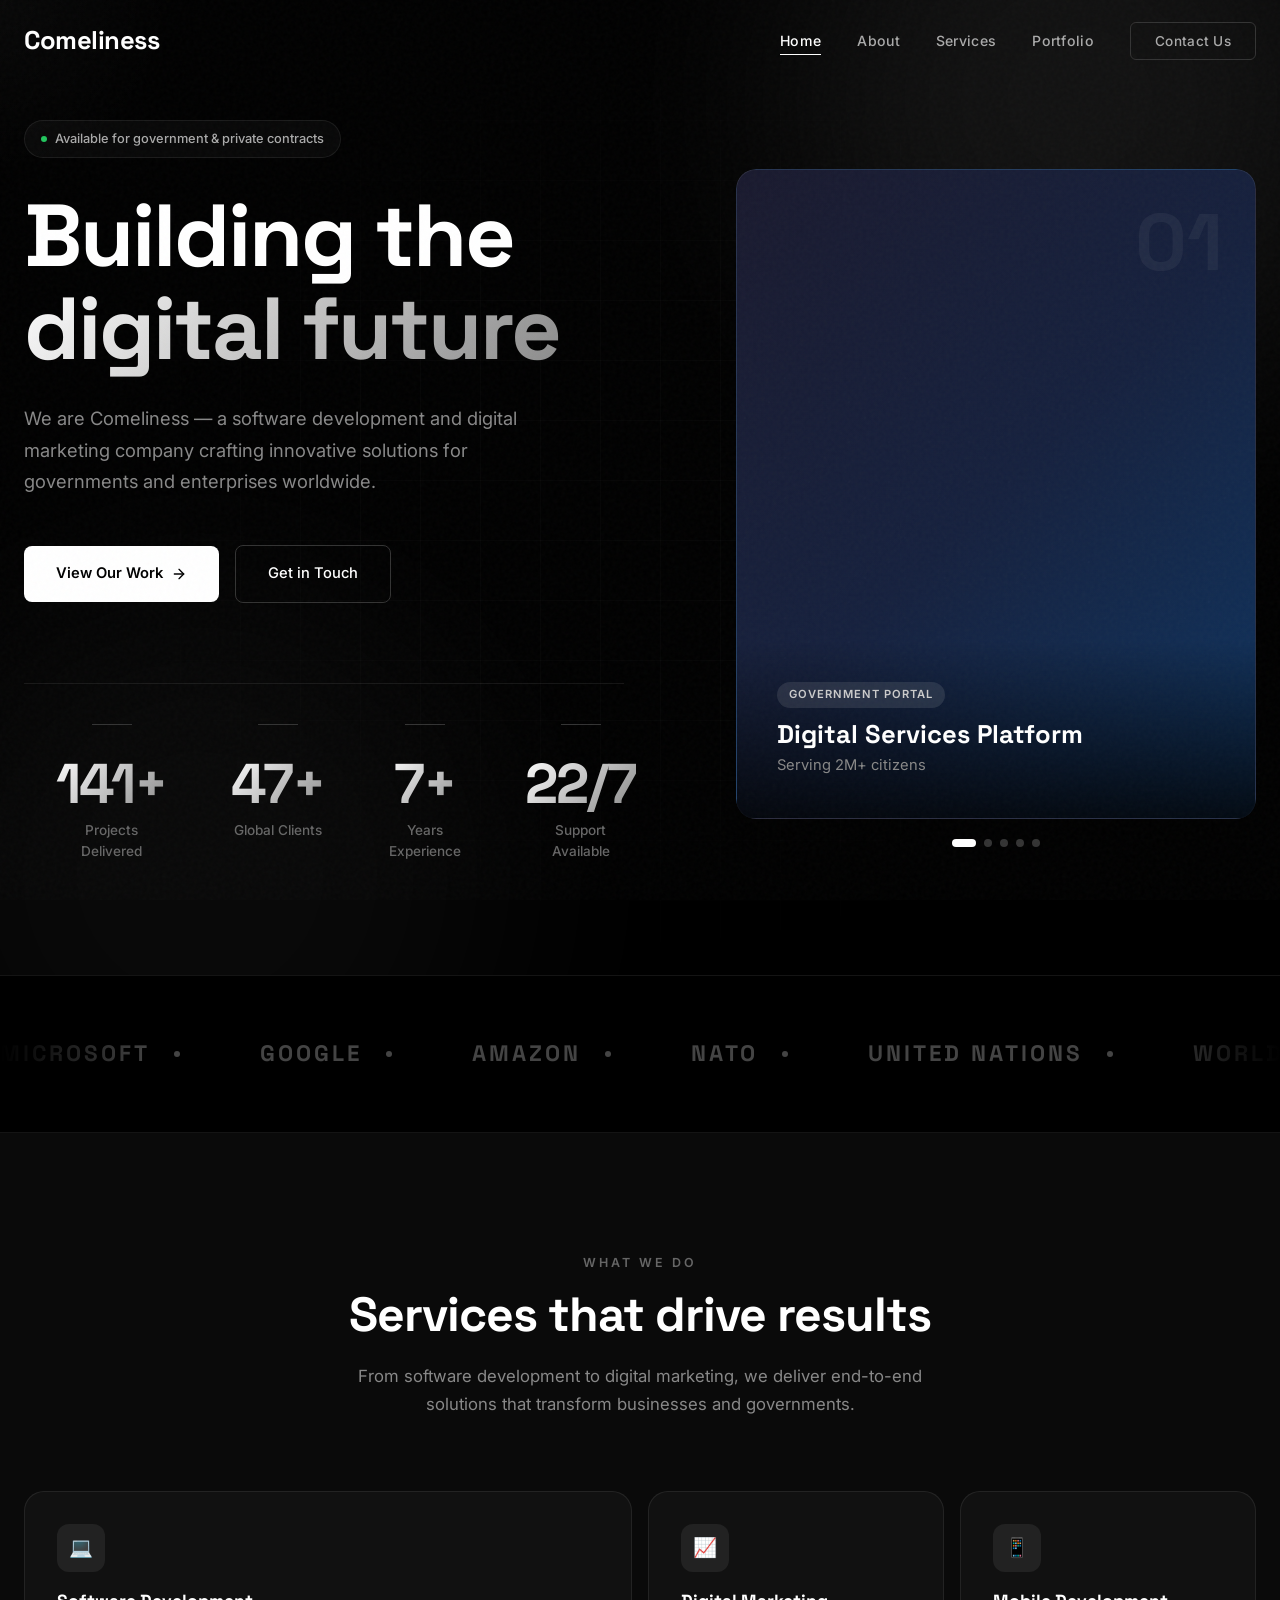
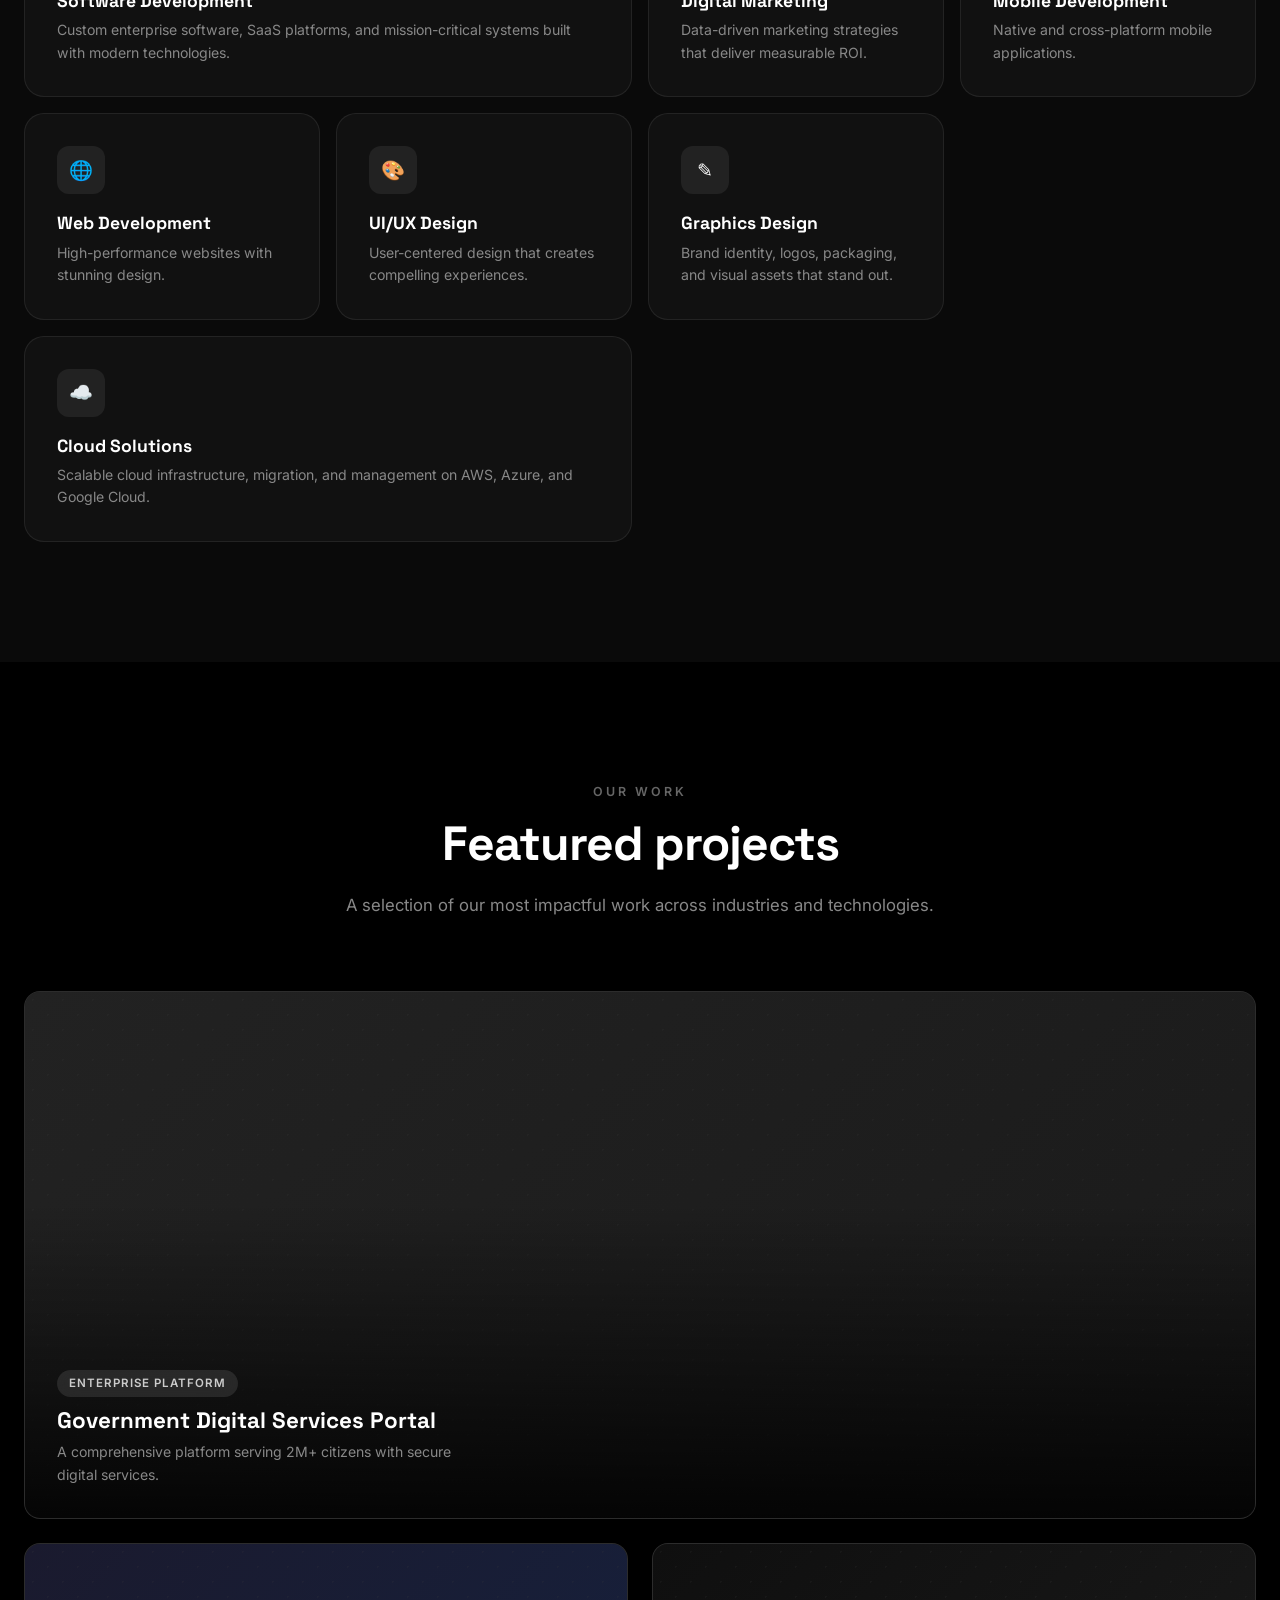
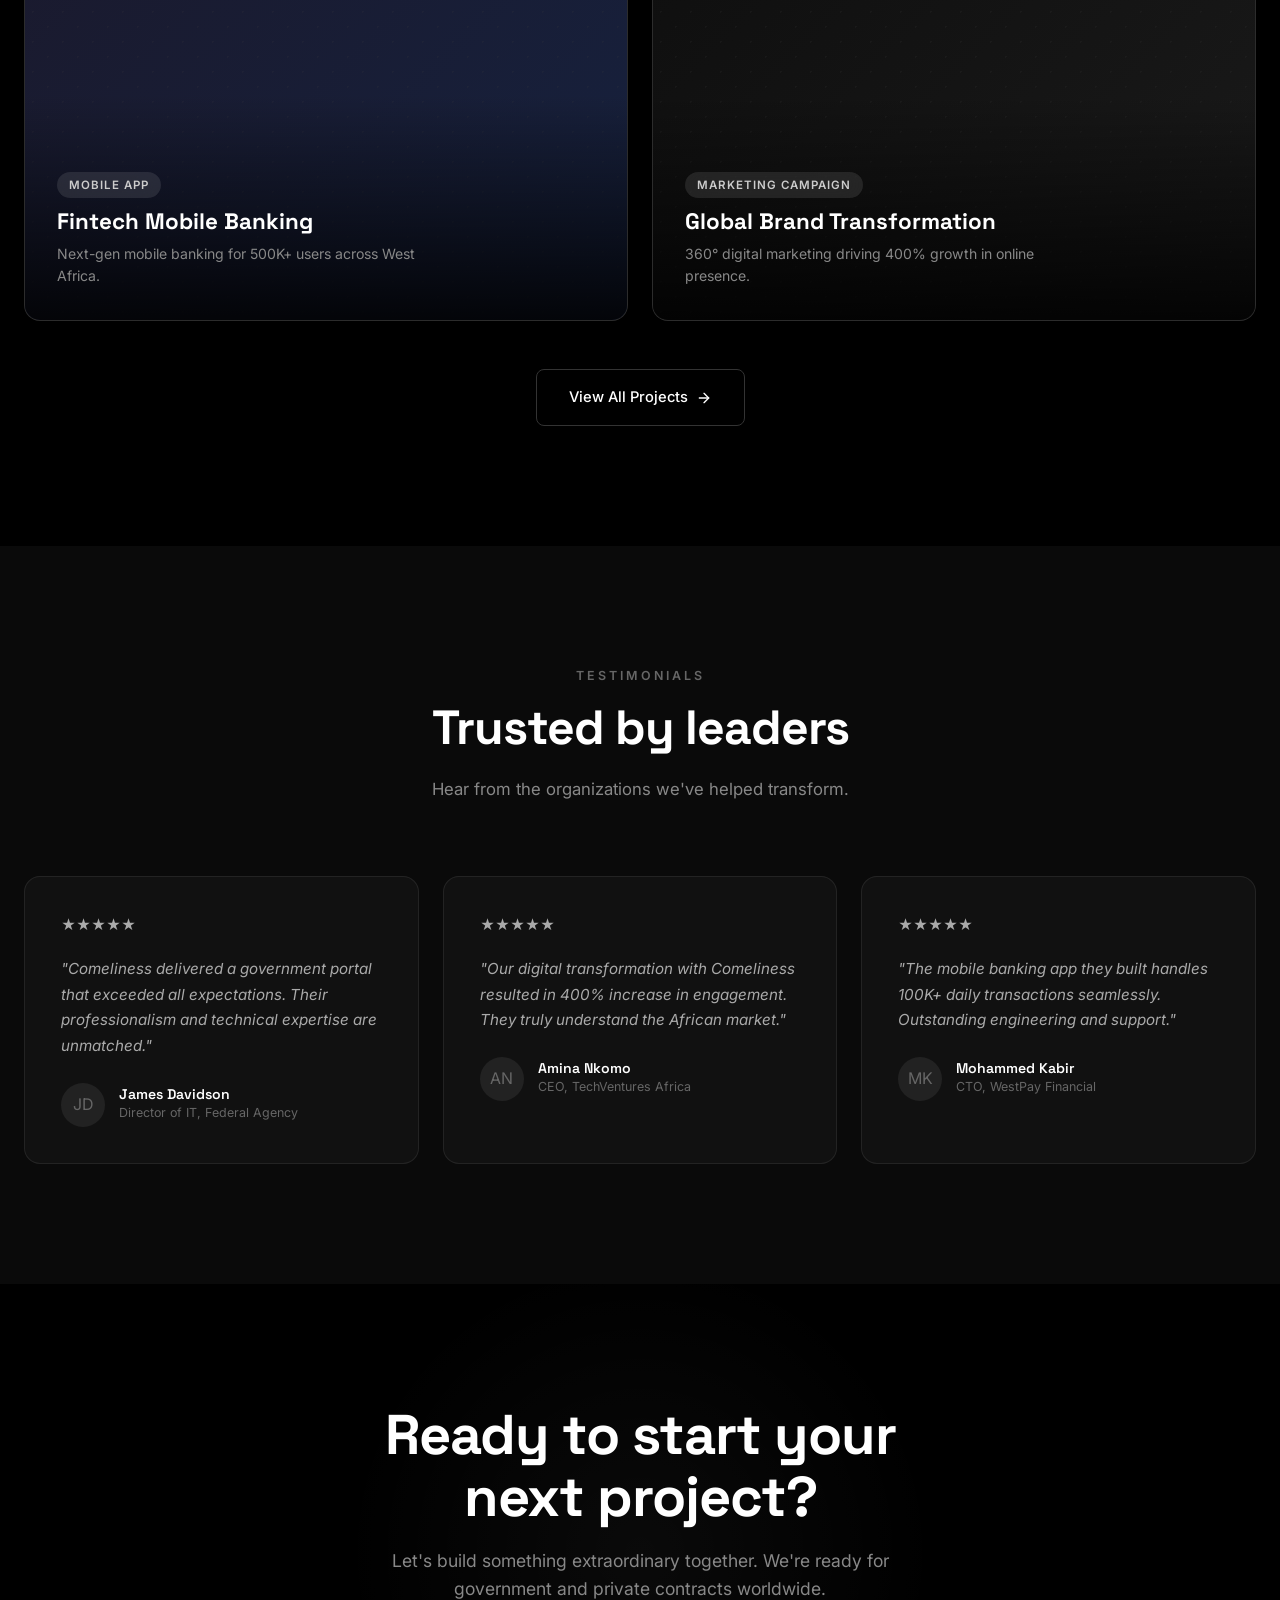
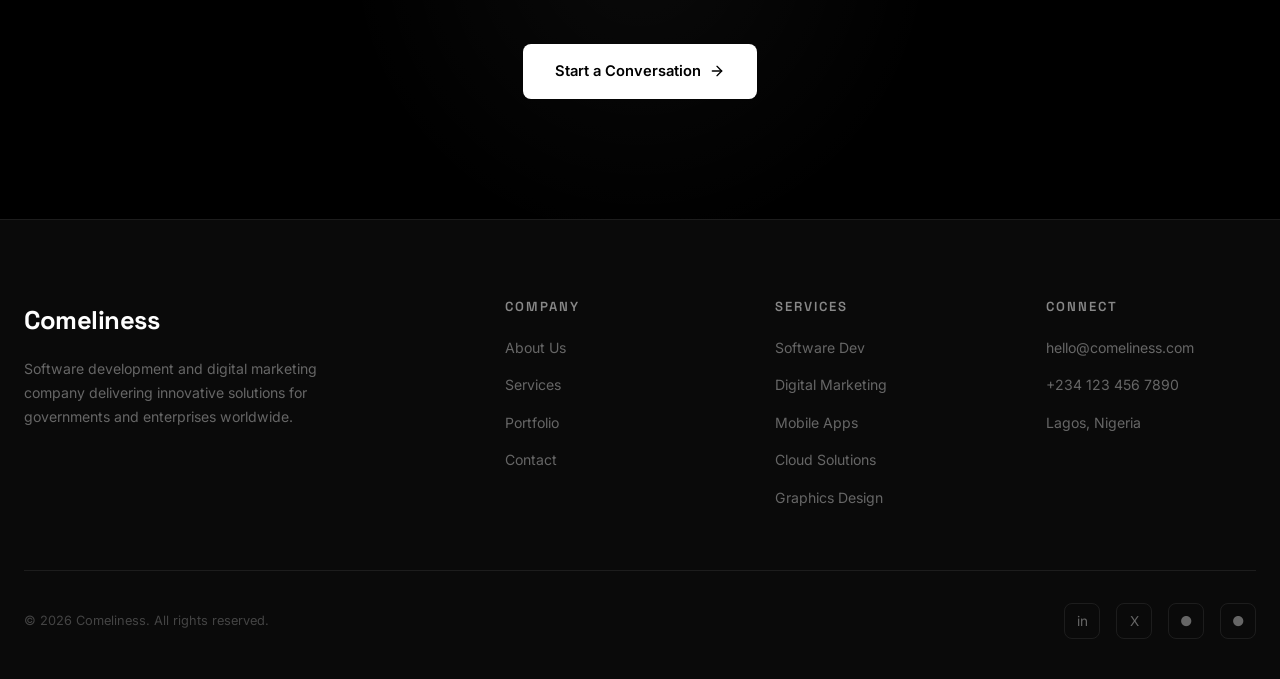
==== index.html @ 279b00c5 "Comeliness portfolio website" ====
<!DOCTYPE html>
<html lang="en">
<head>
  <meta charset="UTF-8">
  <meta name="viewport" content="width=device-width, initial-scale=1.0">
  <title>Comeliness — Software & Digital Solutions</title>
  <meta name="description" content="Comeliness is a leading software development and digital marketing company delivering innovative solutions worldwide.">
  <link rel="stylesheet" href="css/style.css">
  <link rel="icon" href="data:image/svg+xml,<svg xmlns='http://www.w3.org/2000/svg' viewBox='0 0 100 100'><text y='.9em' font-size='90'>C</text></svg>">
</head>
<body>
  <div class="grain"></div>
  <div class="page-transition"></div>

  <!-- NAVBAR -->
  <nav class="navbar">
    <div class="container">
      <a href="index.html" class="logo">Comeliness</a>
      <ul class="nav-links">
        <li><a href="index.html" class="active">Home</a></li>
        <li><a href="pages/about.html">About</a></li>
        <li><a href="pages/services.html">Services</a></li>
        <li><a href="pages/portfolio.html">Portfolio</a></li>
        <li><a href="pages/contact.html" class="nav-cta">Contact Us</a></li>
      </ul>
      <div class="hamburger">
        <span></span>
        <span></span>
        <span></span>
      </div>
    </div>
  </nav>

  <!-- HERO -->
  <section class="hero">
    <div class="hero-bg">
      <div class="hero-gradient hero-gradient-1"></div>
      <div class="hero-gradient hero-gradient-2"></div>
      <div class="hero-grid"></div>
    </div>
    <div class="container">
      <div class="hero-layout">
        <div class="hero-text">
          <div class="hero-badge">
            <span class="dot"></span>
            Available for government & private contracts
          </div>
          <h1>
            Building the<br>
            <span class="gradient-text" data-scramble="digital future">digital future</span>
          </h1>
          <p class="hero-description">
            We are Comeliness — a software development and digital marketing company crafting innovative solutions for governments and enterprises worldwide.
          </p>
          <div class="hero-buttons">
            <a href="pages/portfolio.html" class="btn-primary">
              View Our Work
              <svg width="16" height="16" viewBox="0 0 24 24" fill="none" stroke="currentColor" stroke-width="2" stroke-linecap="round" stroke-linejoin="round"><path d="M5 12h14"/><path d="m12 5 7 7-7 7"/></svg>
            </a>
            <a href="pages/contact.html" class="btn-secondary">Get in Touch</a>
          </div>
          <div class="hero-stats">
            <div class="stat-block">
              <div class="stat-number" data-count="150" data-suffix="+">0+</div>
              <div class="stat-label">Projects Delivered</div>
            </div>
            <div class="stat-block">
              <div class="stat-number" data-count="50" data-suffix="+">0+</div>
              <div class="stat-label">Global Clients</div>
            </div>
            <div class="stat-block">
              <div class="stat-number" data-count="8" data-suffix="+">0+</div>
              <div class="stat-label">Years Experience</div>
            </div>
            <div class="stat-block">
              <div class="stat-number" data-count="24" data-suffix="/7">0/7</div>
              <div class="stat-label">Support Available</div>
            </div>
          </div>
        </div>
        <div class="hero-slider" style="display:block !important; visibility:visible !important; opacity:1 !important;">
          <div class="hero-slider-track">
            <div class="hero-slide active" style="--slide-bg: linear-gradient(135deg, #1a1a2e 0%, #16213e 50%, #0f3460 100%); display:block !important; opacity:1 !important;">
              <div class="hero-slide-pattern"></div>
              <div class="hero-slide-content">
                <span class="hero-slide-tag">Government Portal</span>
                <h3>Digital Services Platform</h3>
                <p>Serving 2M+ citizens</p>
              </div>
              <div class="hero-slide-number">01</div>
            </div>
            <div class="hero-slide" style="--slide-bg: linear-gradient(135deg, #0a0a0a 0%, #1a1a1a 50%, #2d2d2d 100%); display:block !important;">
              <div class="hero-slide-pattern"></div>
              <div class="hero-slide-content">
                <span class="hero-slide-tag">Mobile App</span>
                <h3>Fintech Banking</h3>
                <p>500K+ active users</p>
              </div>
              <div class="hero-slide-number">02</div>
            </div>
            <div class="hero-slide" style="--slide-bg: linear-gradient(135deg, #1c1917 0%, #292524 50%, #44403c 100%); display:block !important;">
              <div class="hero-slide-pattern"></div>
              <div class="hero-slide-content">
                <span class="hero-slide-tag">Enterprise</span>
                <h3>Supply Chain System</h3>
                <p>Real-time tracking</p>
              </div>
              <div class="hero-slide-number">03</div>
            </div>
            <div class="hero-slide" style="--slide-bg: linear-gradient(135deg, #18181b 0%, #27272a 50%, #3f3f46 100%); display:block !important;">
              <div class="hero-slide-pattern"></div>
              <div class="hero-slide-content">
                <span class="hero-slide-tag">Marketing</span>
                <h3>Brand Transformation</h3>
                <p>400% growth in reach</p>
              </div>
              <div class="hero-slide-number">04</div>
            </div>
            <div class="hero-slide" style="--slide-bg: linear-gradient(135deg, #111 0%, #222 50%, #333 100%); display:block !important;">
              <div class="hero-slide-pattern"></div>
              <div class="hero-slide-content">
                <span class="hero-slide-tag">Healthcare</span>
                <h3>Health Records</h3>
                <p>500K+ patient records</p>
              </div>
              <div class="hero-slide-number">05</div>
            </div>
          </div>
          <div class="hero-slider-dots">
            <button class="hero-dot active" data-index="0"></button>
            <button class="hero-dot" data-index="1"></button>
            <button class="hero-dot" data-index="2"></button>
            <button class="hero-dot" data-index="3"></button>
            <button class="hero-dot" data-index="4"></button>
          </div>
        </div>
      </div>
    </div>
  </section>

  <!-- CLIENTS MARQUEE -->
  <section class="section" style="padding: 40px 0; border-top: 1px solid var(--glass-border); border-bottom: 1px solid var(--glass-border);">
    <div class="marquee-container">
      <div class="marquee-track">
        <span class="marquee-item">Microsoft <span class="dot"></span></span>
        <span class="marquee-item">Google <span class="dot"></span></span>
        <span class="marquee-item">Amazon <span class="dot"></span></span>
        <span class="marquee-item">NATO <span class="dot"></span></span>
        <span class="marquee-item">United Nations <span class="dot"></span></span>
        <span class="marquee-item">World Bank <span class="dot"></span></span>
        <span class="marquee-item">Meta <span class="dot"></span></span>
        <span class="marquee-item">Oracle <span class="dot"></span></span>
      </div>
    </div>
  </section>

  <!-- SERVICES -->
  <section class="section section-alt">
    <div class="container">
      <div class="section-header fade-up">
        <span class="section-label">What We Do</span>
        <h2 class="section-title">Services that drive results</h2>
        <p class="section-subtitle">From software development to digital marketing, we deliver end-to-end solutions that transform businesses and governments.</p>
      </div>
      <div class="bento-grid">
        <div class="bento-item span-2 fade-up">
          <div class="bento-icon">&#128187;</div>
          <h3>Software Development</h3>
          <p>Custom enterprise software, SaaS platforms, and mission-critical systems built with modern technologies.</p>
        </div>
        <div class="bento-item fade-up fade-up-delay-1">
          <div class="bento-icon">&#128200;</div>
          <h3>Digital Marketing</h3>
          <p>Data-driven marketing strategies that deliver measurable ROI.</p>
        </div>
        <div class="bento-item fade-up fade-up-delay-2">
          <div class="bento-icon">&#128241;</div>
          <h3>Mobile Development</h3>
          <p>Native and cross-platform mobile applications.</p>
        </div>
        <div class="bento-item fade-up fade-up-delay-1">
          <div class="bento-icon">&#127760;</div>
          <h3>Web Development</h3>
          <p>High-performance websites with stunning design.</p>
        </div>
        <div class="bento-item fade-up fade-up-delay-2">
          <div class="bento-icon">&#127912;</div>
          <h3>UI/UX Design</h3>
          <p>User-centered design that creates compelling experiences.</p>
        </div>
        <div class="bento-item fade-up fade-up-delay-3">
          <div class="bento-icon">&#9998;&#65039;</div>
          <h3>Graphics Design</h3>
          <p>Brand identity, logos, packaging, and visual assets that stand out.</p>
        </div>
        <div class="bento-item span-2 fade-up fade-up-delay-3">
          <div class="bento-icon">&#9729;&#65039;</div>
          <h3>Cloud Solutions</h3>
          <p>Scalable cloud infrastructure, migration, and management on AWS, Azure, and Google Cloud.</p>
        </div>
      </div>
    </div>
  </section>

  <!-- PORTFOLIO PREVIEW -->
  <section class="section">
    <div class="container">
      <div class="section-header fade-up">
        <span class="section-label">Our Work</span>
        <h2 class="section-title">Featured projects</h2>
        <p class="section-subtitle">A selection of our most impactful work across industries and technologies.</p>
      </div>
      <div class="portfolio-grid">
        <div class="portfolio-card fade-up">
          <div class="portfolio-card-bg"></div>
          <div class="portfolio-card-pattern"></div>
          <div class="portfolio-card-content">
            <span class="portfolio-tag">Enterprise Platform</span>
            <h3>Government Digital Services Portal</h3>
            <p>A comprehensive platform serving 2M+ citizens with secure digital services.</p>
          </div>
        </div>
        <div class="portfolio-card fade-up fade-up-delay-1">
          <div class="portfolio-card-bg" style="background: linear-gradient(135deg, #1a1a2e 0%, #16213e 100%);"></div>
          <div class="portfolio-card-pattern"></div>
          <div class="portfolio-card-content">
            <span class="portfolio-tag">Mobile App</span>
            <h3>Fintech Mobile Banking</h3>
            <p>Next-gen mobile banking for 500K+ users across West Africa.</p>
          </div>
        </div>
        <div class="portfolio-card fade-up fade-up-delay-2">
          <div class="portfolio-card-bg" style="background: linear-gradient(135deg, #0f0f0f 0%, #1a1a1a 100%);"></div>
          <div class="portfolio-card-pattern"></div>
          <div class="portfolio-card-content">
            <span class="portfolio-tag">Marketing Campaign</span>
            <h3>Global Brand Transformation</h3>
            <p>360° digital marketing driving 400% growth in online presence.</p>
          </div>
        </div>
      </div>
      <div style="text-align: center; margin-top: 48px;" class="fade-up">
        <a href="pages/portfolio.html" class="btn-secondary">
          View All Projects
          <svg width="16" height="16" viewBox="0 0 24 24" fill="none" stroke="currentColor" stroke-width="2" stroke-linecap="round" stroke-linejoin="round"><path d="M5 12h14"/><path d="m12 5 7 7-7 7"/></svg>
        </a>
      </div>
    </div>
  </section>

  <!-- TESTIMONIALS -->
  <section class="section section-alt">
    <div class="container">
      <div class="section-header fade-up">
        <span class="section-label">Testimonials</span>
        <h2 class="section-title">Trusted by leaders</h2>
        <p class="section-subtitle">Hear from the organizations we've helped transform.</p>
      </div>
      <div class="testimonials-grid">
        <div class="testimonial-card fade-up fade-up-delay-1">
          <div class="testimonial-stars">&#9733;&#9733;&#9733;&#9733;&#9733;</div>
          <blockquote>"Comeliness delivered a government portal that exceeded all expectations. Their professionalism and technical expertise are unmatched."</blockquote>
          <div class="testimonial-author">
            <div class="testimonial-avatar">JD</div>
            <div class="testimonial-author-info">
              <h5>James Davidson</h5>
              <p>Director of IT, Federal Agency</p>
            </div>
          </div>
        </div>
        <div class="testimonial-card fade-up fade-up-delay-2">
          <div class="testimonial-stars">&#9733;&#9733;&#9733;&#9733;&#9733;</div>
          <blockquote>"Our digital transformation with Comeliness resulted in 400% increase in engagement. They truly understand the African market."</blockquote>
          <div class="testimonial-author">
            <div class="testimonial-avatar">AN</div>
            <div class="testimonial-author-info">
              <h5>Amina Nkomo</h5>
              <p>CEO, TechVentures Africa</p>
            </div>
          </div>
        </div>
        <div class="testimonial-card fade-up fade-up-delay-3">
          <div class="testimonial-stars">&#9733;&#9733;&#9733;&#9733;&#9733;</div>
          <blockquote>"The mobile banking app they built handles 100K+ daily transactions seamlessly. Outstanding engineering and support."</blockquote>
          <div class="testimonial-author">
            <div class="testimonial-avatar">MK</div>
            <div class="testimonial-author-info">
              <h5>Mohammed Kabir</h5>
              <p>CTO, WestPay Financial</p>
            </div>
          </div>
        </div>
      </div>
    </div>
  </section>

  <!-- CTA -->
  <section class="cta-section">
    <div class="cta-glow"></div>
    <div class="container">
      <h2 class="fade-up">Ready to start your<br>next project?</h2>
      <p class="fade-up fade-up-delay-1">Let's build something extraordinary together. We're ready for government and private contracts worldwide.</p>
      <a href="pages/contact.html" class="btn-primary fade-up fade-up-delay-2">
        Start a Conversation
        <svg width="16" height="16" viewBox="0 0 24 24" fill="none" stroke="currentColor" stroke-width="2" stroke-linecap="round" stroke-linejoin="round"><path d="M5 12h14"/><path d="m12 5 7 7-7 7"/></svg>
      </a>
    </div>
  </section>

  <!-- FOOTER -->
  <footer class="footer">
    <div class="container">
      <div class="footer-grid">
        <div class="footer-brand">
<a href="index.html" class="logo">Comeliness</a>
          <p>Software development and digital marketing company delivering innovative solutions for governments and enterprises worldwide.</p>
        </div>
        <div class="footer-col">
          <h4>Company</h4>
          <ul>
            <li><a href="pages/about.html">About Us</a></li>
            <li><a href="pages/services.html">Services</a></li>
            <li><a href="pages/portfolio.html">Portfolio</a></li>
            <li><a href="pages/contact.html">Contact</a></li>
          </ul>
        </div>
        <div class="footer-col">
          <h4>Services</h4>
          <ul>
            <li><a href="pages/services.html">Software Dev</a></li>
            <li><a href="pages/services.html">Digital Marketing</a></li>
            <li><a href="pages/services.html">Mobile Apps</a></li>
            <li><a href="pages/services.html">Cloud Solutions</a></li>
            <li><a href="pages/services.html">Graphics Design</a></li>
          </ul>
        </div>
        <div class="footer-col">
          <h4>Connect</h4>
          <ul>
            <li><a href="mailto:hello@comeliness.com">hello@comeliness.com</a></li>
            <li><a href="tel:+2341234567890">+234 123 456 7890</a></li>
            <li><a href="#">Lagos, Nigeria</a></li>
          </ul>
        </div>
      </div>
      <div class="footer-bottom">
        <p>&copy; 2026 Comeliness. All rights reserved.</p>
        <div class="footer-socials">
          <a href="#" aria-label="LinkedIn">in</a>
          <a href="#" aria-label="Twitter">X</a>
          <a href="#" aria-label="GitHub">&#9679;</a>
          <a href="#" aria-label="Instagram">&#9679;</a>
        </div>
      </div>
    </div>
  </footer>

  <script src="js/main.js"></script>
</body>
</html>
---- css/style.css ----
@import url('https://fonts.googleapis.com/css2?family=Inter:wght@300;400;500;600;700;800;900&family=Space+Grotesk:wght@400;500;600;700&display=swap');

*, *::before, *::after {
  margin: 0;
  padding: 0;
  box-sizing: border-box;
}

:root {
  --black: #000000;
  --dark: #0a0a0a;
  --dark-grey: #111111;
  --grey-900: #1a1a1a;
  --grey-800: #222222;
  --grey-700: #333333;
  --grey-600: #444444;
  --grey-500: #666666;
  --grey-400: #888888;
  --grey-300: #aaaaaa;
  --grey-200: #cccccc;
  --grey-100: #e5e5e5;
  --grey-50: #f5f5f5;
  --white: #ffffff;
  --accent: #ffffff;
  --glass: rgba(255, 255, 255, 0.03);
  --glass-border: rgba(255, 255, 255, 0.08);
  --transition: cubic-bezier(0.4, 0, 0.2, 1);
  --ease-out-expo: cubic-bezier(0.16, 1, 0.3, 1);
}

::selection {
  background: rgba(255, 255, 255, 0.15);
  color: var(--white);
}

::-webkit-scrollbar {
  width: 6px;
}

::-webkit-scrollbar-track {
  background: var(--black);
}

::-webkit-scrollbar-thumb {
  background: var(--grey-700);
  border-radius: 3px;
}

::-webkit-scrollbar-thumb:hover {
  background: var(--grey-500);
}

html {
  scroll-behavior: smooth;
  font-size: 16px;
}

body {
  font-family: 'Inter', -apple-system, BlinkMacSystemFont, sans-serif;
  background-color: var(--black);
  color: var(--white);
  line-height: 1.6;
  overflow-x: hidden;
  -webkit-font-smoothing: antialiased;
  -moz-osx-font-smoothing: grayscale;
}

h1, h2, h3, h4, h5, h6 {
  font-family: 'Space Grotesk', sans-serif;
  font-weight: 700;
  line-height: 1.1;
}

a {
  text-decoration: none;
  color: inherit;
  transition: color 0.3s var(--transition);
}

img {
  max-width: 100%;
  display: block;
}

.container {
  width: 100%;
  max-width: 1280px;
  margin: 0 auto;
  padding: 0 24px;
}

/* ==================== NAVBAR ==================== */
.navbar {
  position: fixed;
  top: 0;
  left: 0;
  right: 0;
  z-index: 1000;
  padding: 20px 0;
  transition: all 0.4s var(--transition);
  background: transparent;
}

.navbar.scrolled {
  background: rgba(0, 0, 0, 0.9);
  backdrop-filter: blur(20px);
  -webkit-backdrop-filter: blur(20px);
  border-bottom: 1px solid var(--glass-border);
  padding: 14px 0;
}

.navbar .container {
  display: flex;
  align-items: center;
  justify-content: space-between;
}

.logo {
  font-family: 'Space Grotesk', sans-serif;
  font-size: 1.6rem;
  font-weight: 700;
  letter-spacing: -0.5px;
  color: var(--white);
}

.logo span {
  color: var(--grey-400);
}

.nav-links {
  display: flex;
  align-items: center;
  gap: 36px;
  list-style: none;
}

.nav-links a {
  font-size: 0.88rem;
  font-weight: 500;
  color: var(--grey-300);
  letter-spacing: 0.3px;
  position: relative;
  padding: 4px 0;
}

.nav-links a::after {
  content: '';
  position: absolute;
  bottom: -2px;
  left: 0;
  width: 0;
  height: 1px;
  background: var(--white);
  transition: width 0.3s var(--transition);
}

.nav-links a:hover,
.nav-links a.active {
  color: var(--white);
}

.nav-links a:hover::after,
.nav-links a.active::after {
  width: 100%;
}

.nav-cta {
  padding: 10px 24px !important;
  border: 1px solid var(--grey-700);
  border-radius: 6px;
  font-size: 0.85rem !important;
  transition: all 0.3s var(--transition) !important;
}

.nav-cta:hover {
  background: var(--white) !important;
  color: var(--black) !important;
  border-color: var(--white) !important;
}

.nav-cta::after {
  display: none !important;
}

.hamburger {
  display: none;
  flex-direction: column;
  cursor: pointer;
  gap: 5px;
  z-index: 1001;
}

.hamburger span {
  width: 24px;
  height: 2px;
  background: var(--white);
  transition: all 0.3s var(--transition);
}

.hamburger.active span:nth-child(1) {
  transform: rotate(45deg) translate(5px, 5px);
}

.hamburger.active span:nth-child(2) {
  opacity: 0;
}

.hamburger.active span:nth-child(3) {
  transform: rotate(-45deg) translate(5px, -5px);
}

/* ==================== HERO ==================== */
.hero {
  min-height: 100vh;
  display: flex;
  align-items: center;
  position: relative;
  padding: 120px 0 80px;
}

.hero-bg {
  position: absolute;
  inset: 0;
  z-index: 0;
  overflow: hidden;
  pointer-events: none;
}

.hero-gradient {
  position: absolute;
  width: 600px;
  height: 600px;
  border-radius: 50%;
  filter: blur(120px);
  opacity: 0.07;
}

.hero-gradient-1 {
  top: -200px;
  right: -100px;
  background: var(--white);
}

.hero-gradient-2 {
  bottom: -200px;
  left: -100px;
  background: var(--grey-400);
}

.hero-grid {
  position: absolute;
  inset: 0;
  background-image: 
    linear-gradient(rgba(255,255,255,0.02) 1px, transparent 1px),
    linear-gradient(90deg, rgba(255,255,255,0.02) 1px, transparent 1px);
  background-size: 60px 60px;
  mask-image: radial-gradient(ellipse at center, black 30%, transparent 70%);
  -webkit-mask-image: radial-gradient(ellipse at center, black 30%, transparent 70%);
}

.hero .container {
  position: relative;
  z-index: 1;
}

.hero-layout {
  display: grid;
  grid-template-columns: 1fr 1fr;
  gap: 60px;
  align-items: center;
}

.hero-text {
  max-width: 600px;
}

.hero-badge {
  display: inline-flex;
  align-items: center;
  gap: 8px;
  padding: 8px 16px;
  background: var(--glass);
  border: 1px solid var(--glass-border);
  border-radius: 100px;
  font-size: 0.8rem;
  color: var(--grey-300);
  margin-bottom: 32px;
  font-weight: 500;
}

.hero-badge .dot {
  width: 6px;
  height: 6px;
  background: #22c55e;
  border-radius: 50%;
  animation: pulse-dot 2s ease infinite;
}

@keyframes pulse-dot {
  0%, 100% { opacity: 1; }
  50% { opacity: 0.4; }
}

.hero h1 {
  font-size: clamp(3rem, 7vw, 5.5rem);
  font-weight: 800;
  line-height: 1.05;
  margin-bottom: 28px;
  letter-spacing: -2px;
}

.hero h1 .gradient-text {
  background: linear-gradient(135deg, var(--white) 0%, var(--grey-400) 100%);
  -webkit-background-clip: text;
  -webkit-text-fill-color: transparent;
  background-clip: text;
}

.hero-description {
  font-size: 1.15rem;
  color: var(--grey-400);
  max-width: 560px;
  line-height: 1.7;
  margin-bottom: 48px;
  font-weight: 400;
}

.hero-buttons {
  display: flex;
  gap: 16px;
  align-items: center;
  flex-wrap: wrap;
}

/* ==================== HERO SLIDER ==================== */
.hero-slider {
  position: relative;
  width: 100%;
  max-width: 520px;
  justify-self: end;
}

.hero-slider-track {
  position: relative;
  width: 100%;
  aspect-ratio: 4/5;
  border-radius: 20px;
  overflow: hidden;
}

.hero-slide {
  position: absolute;
  inset: 0;
  background: var(--slide-bg);
  opacity: 0;
  transform: scale(0.95);
  transition: all 0.8s var(--ease-out-expo);
  border-radius: 20px;
  border: 1px solid var(--glass-border);
}

.hero-slide.active {
  opacity: 1;
  transform: scale(1);
}

.hero-slide-pattern {
  position: absolute;
  inset: 0;
  opacity: 0.1;
  background-image: 
    radial-gradient(circle at 20% 20%, rgba(255,255,255,0.1) 1px, transparent 1px),
    radial-gradient(circle at 80% 80%, rgba(255,255,255,0.1) 1px, transparent 1px);
  background-size: 40px 40px;
}

.hero-slide-content {
  position: absolute;
  bottom: 0;
  left: 0;
  right: 0;
  padding: 40px;
  background: linear-gradient(to top, rgba(0,0,0,0.8) 0%, transparent 100%);
}

.hero-slide-tag {
  display: inline-block;
  padding: 4px 12px;
  background: rgba(255,255,255,0.1);
  backdrop-filter: blur(10px);
  border-radius: 100px;
  font-size: 0.7rem;
  font-weight: 600;
  text-transform: uppercase;
  letter-spacing: 1px;
  color: var(--grey-200);
  margin-bottom: 12px;
}

.hero-slide-content h3 {
  font-size: 1.6rem;
  margin-bottom: 6px;
  font-weight: 700;
}

.hero-slide-content p {
  font-size: 0.92rem;
  color: var(--grey-400);
}

.hero-slide-number {
  position: absolute;
  top: 32px;
  right: 32px;
  font-family: 'Space Grotesk', sans-serif;
  font-size: 5rem;
  font-weight: 800;
  color: rgba(255,255,255,0.05);
  line-height: 1;
}

.hero-slider-dots {
  display: flex;
  justify-content: center;
  gap: 8px;
  margin-top: 20px;
}

.hero-dot {
  width: 8px;
  height: 8px;
  border-radius: 50%;
  border: none;
  background: var(--grey-700);
  cursor: pointer;
  transition: all 0.3s var(--transition);
  padding: 0;
}

.hero-dot.active {
  background: var(--white);
  width: 24px;
  border-radius: 4px;
}

.hero-dot:hover {
  background: var(--grey-500);
}

.btn-primary {
  display: inline-flex;
  align-items: center;
  gap: 8px;
  padding: 16px 32px;
  background: var(--white);
  color: var(--black);
  font-size: 0.92rem;
  font-weight: 600;
  border-radius: 8px;
  border: none;
  cursor: pointer;
  transition: all 0.3s var(--transition);
  font-family: 'Inter', sans-serif;
}

.btn-primary:hover {
  background: var(--grey-200);
  transform: translateY(-2px);
  box-shadow: 0 8px 30px rgba(255,255,255,0.1);
}

.btn-secondary {
  display: inline-flex;
  align-items: center;
  gap: 8px;
  padding: 16px 32px;
  background: transparent;
  color: var(--white);
  font-size: 0.92rem;
  font-weight: 500;
  border-radius: 8px;
  border: 1px solid var(--grey-700);
  cursor: pointer;
  transition: all 0.3s var(--transition);
  font-family: 'Inter', sans-serif;
}

.btn-secondary:hover {
  border-color: var(--grey-400);
  background: var(--glass);
  transform: translateY(-2px);
}

.hero-stats {
  display: grid;
  grid-template-columns: repeat(4, 1fr);
  gap: 0;
  margin-top: 80px;
  padding-top: 40px;
  border-top: 1px solid var(--glass-border);
}

.hero-stat h3 {
  font-size: 2.5rem;
  font-weight: 800;
  letter-spacing: -1px;
}

.hero-stat p {
  font-size: 0.85rem;
  color: var(--grey-500);
  margin-top: 4px;
  font-weight: 500;
}

/* ==================== SECTIONS ==================== */
.section {
  padding: 120px 0;
  position: relative;
}

.section-alt {
  background: var(--dark);
}

.section-header {
  text-align: center;
  margin-bottom: 72px;
}

.section-label {
  font-size: 0.78rem;
  font-weight: 600;
  text-transform: uppercase;
  letter-spacing: 3px;
  color: var(--grey-500);
  margin-bottom: 16px;
  display: block;
}

.section-title {
  font-size: clamp(2rem, 4vw, 3rem);
  letter-spacing: -1px;
  margin-bottom: 20px;
}

.section-subtitle {
  font-size: 1.05rem;
  color: var(--grey-400);
  max-width: 600px;
  margin: 0 auto;
  line-height: 1.7;
}

/* ==================== SERVICES GRID ==================== */
.services-grid {
  display: grid;
  grid-template-columns: repeat(3, 1fr);
  gap: 24px;
}

.service-card {
  padding: 40px 32px;
  background: var(--glass);
  border: 1px solid var(--glass-border);
  border-radius: 16px;
  transition: all 0.4s var(--transition);
  position: relative;
  overflow: hidden;
}

.service-card::before {
  content: '';
  position: absolute;
  top: 0;
  left: 0;
  right: 0;
  height: 1px;
  background: linear-gradient(90deg, transparent, rgba(255,255,255,0.1), transparent);
  opacity: 0;
  transition: opacity 0.4s var(--transition);
}

.service-card:hover {
  background: var(--grey-900);
  border-color: var(--grey-700);
  transform: translateY(-4px);
}

.service-card:hover::before {
  opacity: 1;
}

.service-icon {
  width: 52px;
  height: 52px;
  display: flex;
  align-items: center;
  justify-content: center;
  background: var(--grey-800);
  border-radius: 12px;
  margin-bottom: 24px;
  font-size: 1.4rem;
}

.service-card h3 {
  font-size: 1.2rem;
  margin-bottom: 12px;
  font-weight: 600;
}

.service-card p {
  font-size: 0.92rem;
  color: var(--grey-400);
  line-height: 1.6;
}

.service-card .learn-more {
  display: inline-flex;
  align-items: center;
  gap: 6px;
  margin-top: 20px;
  font-size: 0.85rem;
  font-weight: 500;
  color: var(--grey-300);
  transition: all 0.3s var(--transition);
}

.service-card:hover .learn-more {
  color: var(--white);
  gap: 10px;
}

/* ==================== PORTFOLIO GRID ==================== */
.portfolio-grid {
  display: grid;
  grid-template-columns: repeat(2, 1fr);
  gap: 24px;
}

.portfolio-card {
  position: relative;
  border-radius: 16px;
  overflow: hidden;
  background: var(--grey-900);
  border: 1px solid var(--glass-border);
  transition: all 0.4s var(--transition);
  cursor: pointer;
  aspect-ratio: 16/10;
}

.portfolio-card:first-child {
  grid-column: 1 / -1;
  aspect-ratio: 21/9;
}

.portfolio-card-bg {
  position: absolute;
  inset: 0;
  background: linear-gradient(135deg, var(--grey-800) 0%, var(--grey-900) 100%);
  transition: transform 0.6s var(--transition);
}

.portfolio-card:hover .portfolio-card-bg {
  transform: scale(1.05);
}

.portfolio-card-pattern {
  position: absolute;
  inset: 0;
  opacity: 0.15;
  background-image: 
    radial-gradient(circle at 25% 25%, var(--grey-600) 1px, transparent 1px),
    radial-gradient(circle at 75% 75%, var(--grey-600) 1px, transparent 1px);
  background-size: 30px 30px;
}

.portfolio-card-content {
  position: absolute;
  inset: 0;
  display: flex;
  flex-direction: column;
  justify-content: flex-end;
  padding: 32px;
  background: linear-gradient(to top, rgba(0,0,0,0.85) 0%, transparent 60%);
  z-index: 1;
}

.portfolio-tag {
  display: inline-block;
  padding: 4px 12px;
  background: rgba(255,255,255,0.1);
  backdrop-filter: blur(10px);
  border-radius: 100px;
  font-size: 0.72rem;
  font-weight: 600;
  text-transform: uppercase;
  letter-spacing: 1px;
  color: var(--grey-200);
  margin-bottom: 12px;
  width: fit-content;
}

.portfolio-card-content h3 {
  font-size: 1.4rem;
  margin-bottom: 8px;
}

.portfolio-card-content p {
  font-size: 0.88rem;
  color: var(--grey-400);
  max-width: 400px;
}

.portfolio-card:hover {
  border-color: var(--grey-600);
  transform: translateY(-4px);
}

/* ==================== ABOUT ==================== */
.about-grid {
  display: grid;
  grid-template-columns: 1fr 1fr;
  gap: 80px;
  align-items: center;
}

.about-image {
  position: relative;
  border-radius: 20px;
  overflow: hidden;
  aspect-ratio: 4/5;
  background: var(--grey-900);
  border: 1px solid var(--glass-border);
}

.about-image-placeholder {
  position: absolute;
  inset: 0;
  display: flex;
  align-items: center;
  justify-content: center;
  font-size: 4rem;
  color: var(--grey-700);
}

.about-content .section-label {
  text-align: left;
}

.about-content h2 {
  font-size: clamp(2rem, 3.5vw, 2.8rem);
  margin-bottom: 24px;
  letter-spacing: -1px;
}

.about-content p {
  font-size: 1rem;
  color: var(--grey-400);
  line-height: 1.8;
  margin-bottom: 16px;
}

.about-features {
  display: grid;
  grid-template-columns: 1fr 1fr;
  gap: 20px;
  margin-top: 36px;
}

.about-feature {
  padding: 20px;
  background: var(--glass);
  border: 1px solid var(--glass-border);
  border-radius: 12px;
}

.about-feature h4 {
  font-size: 0.95rem;
  margin-bottom: 6px;
  font-weight: 600;
}

.about-feature p {
  font-size: 0.82rem;
  margin-bottom: 0;
}

/* ==================== TEAM ==================== */
.team-grid {
  display: grid;
  grid-template-columns: repeat(4, 1fr);
  gap: 24px;
}

.team-card {
  text-align: center;
  padding: 32px 20px;
  background: var(--glass);
  border: 1px solid var(--glass-border);
  border-radius: 16px;
  transition: all 0.3s var(--transition);
}

.team-card:hover {
  background: var(--grey-900);
  border-color: var(--grey-700);
  transform: translateY(-4px);
}

.team-avatar {
  width: 80px;
  height: 80px;
  border-radius: 50%;
  background: var(--grey-800);
  margin: 0 auto 20px;
  display: flex;
  align-items: center;
  justify-content: center;
  font-size: 1.8rem;
  color: var(--grey-500);
}

.team-card h4 {
  font-size: 1rem;
  margin-bottom: 4px;
}

.team-card p {
  font-size: 0.82rem;
  color: var(--grey-500);
  font-weight: 500;
}

/* ==================== TESTIMONIALS ==================== */
.testimonials-grid {
  display: grid;
  grid-template-columns: repeat(3, 1fr);
  gap: 24px;
}

.testimonial-card {
  padding: 36px;
  background: var(--glass);
  border: 1px solid var(--glass-border);
  border-radius: 16px;
  transition: all 0.3s var(--transition);
}

.testimonial-card:hover {
  background: var(--grey-900);
  border-color: var(--grey-700);
}

.testimonial-stars {
  display: flex;
  gap: 4px;
  margin-bottom: 20px;
  color: var(--grey-300);
  font-size: 0.9rem;
}

.testimonial-card blockquote {
  font-size: 0.95rem;
  color: var(--grey-300);
  line-height: 1.7;
  margin-bottom: 24px;
  font-style: italic;
}

.testimonial-author {
  display: flex;
  align-items: center;
  gap: 14px;
}

.testimonial-avatar {
  width: 44px;
  height: 44px;
  border-radius: 50%;
  background: var(--grey-800);
  display: flex;
  align-items: center;
  justify-content: center;
  font-size: 1rem;
  color: var(--grey-500);
}

.testimonial-author-info h5 {
  font-size: 0.88rem;
  font-weight: 600;
}

.testimonial-author-info p {
  font-size: 0.78rem;
  color: var(--grey-500);
}

/* ==================== CTA ==================== */
.cta-section {
  padding: 120px 0;
  text-align: center;
  position: relative;
  overflow: hidden;
}

.cta-glow {
  position: absolute;
  top: 50%;
  left: 50%;
  transform: translate(-50%, -50%);
  width: 600px;
  height: 600px;
  background: radial-gradient(circle, rgba(255,255,255,0.04) 0%, transparent 70%);
  pointer-events: none;
}

.cta-section h2 {
  font-size: clamp(2.2rem, 4.5vw, 3.5rem);
  margin-bottom: 20px;
  position: relative;
  letter-spacing: -1px;
}

.cta-section p {
  font-size: 1.1rem;
  color: var(--grey-400);
  max-width: 500px;
  margin: 0 auto 40px;
  position: relative;
}

.cta-section .btn-primary {
  position: relative;
}

/* ==================== FOOTER ==================== */
.footer {
  padding: 80px 0 40px;
  border-top: 1px solid var(--glass-border);
  background: var(--dark);
}

.footer-grid {
  display: grid;
  grid-template-columns: 2fr 1fr 1fr 1fr;
  gap: 60px;
  margin-bottom: 60px;
}

.footer-brand p {
  font-size: 0.88rem;
  color: var(--grey-500);
  line-height: 1.7;
  margin-top: 16px;
  max-width: 300px;
}

.footer-col h4 {
  font-size: 0.82rem;
  font-weight: 600;
  text-transform: uppercase;
  letter-spacing: 2px;
  color: var(--grey-400);
  margin-bottom: 20px;
}

.footer-col ul {
  list-style: none;
  display: flex;
  flex-direction: column;
  gap: 12px;
}

.footer-col a {
  font-size: 0.88rem;
  color: var(--grey-500);
  transition: color 0.3s var(--transition);
}

.footer-col a:hover {
  color: var(--white);
}

.footer-bottom {
  display: flex;
  justify-content: space-between;
  align-items: center;
  padding-top: 32px;
  border-top: 1px solid var(--glass-border);
}

.footer-bottom p {
  font-size: 0.8rem;
  color: var(--grey-600);
}

.footer-socials {
  display: flex;
  gap: 16px;
}

.footer-socials a {
  width: 36px;
  height: 36px;
  display: flex;
  align-items: center;
  justify-content: center;
  border: 1px solid var(--glass-border);
  border-radius: 8px;
  color: var(--grey-500);
  font-size: 0.85rem;
  transition: all 0.3s var(--transition);
}

.footer-socials a:hover {
  border-color: var(--grey-500);
  color: var(--white);
  background: var(--glass);
}

/* ==================== CONTACT ==================== */
.contact-grid {
  display: grid;
  grid-template-columns: 1fr 1.2fr;
  gap: 60px;
}

.contact-info h3 {
  font-size: 1.6rem;
  margin-bottom: 16px;
}

.contact-info > p {
  font-size: 0.95rem;
  color: var(--grey-400);
  line-height: 1.7;
  margin-bottom: 40px;
}

.contact-details {
  display: flex;
  flex-direction: column;
  gap: 24px;
}

.contact-item {
  display: flex;
  align-items: flex-start;
  gap: 16px;
}

.contact-item-icon {
  width: 44px;
  height: 44px;
  display: flex;
  align-items: center;
  justify-content: center;
  background: var(--glass);
  border: 1px solid var(--glass-border);
  border-radius: 10px;
  font-size: 1rem;
  flex-shrink: 0;
}

.contact-item h5 {
  font-size: 0.82rem;
  color: var(--grey-500);
  font-weight: 500;
  margin-bottom: 4px;
  text-transform: uppercase;
  letter-spacing: 1px;
}

.contact-item p {
  font-size: 0.92rem;
  color: var(--grey-200);
}

.contact-form {
  padding: 40px;
  background: var(--glass);
  border: 1px solid var(--glass-border);
  border-radius: 20px;
}

.form-group {
  margin-bottom: 20px;
}

.form-group label {
  display: block;
  font-size: 0.82rem;
  font-weight: 500;
  color: var(--grey-300);
  margin-bottom: 8px;
}

.form-group input,
.form-group textarea,
.form-group select {
  width: 100%;
  padding: 14px 16px;
  background: var(--grey-900);
  border: 1px solid var(--glass-border);
  border-radius: 8px;
  color: var(--white);
  font-size: 0.92rem;
  font-family: 'Inter', sans-serif;
  transition: border-color 0.3s var(--transition);
  outline: none;
}

.form-group input:focus,
.form-group textarea:focus,
.form-group select:focus {
  border-color: var(--grey-500);
}

.form-group textarea {
  min-height: 120px;
  resize: vertical;
}

.form-row {
  display: grid;
  grid-template-columns: 1fr 1fr;
  gap: 20px;
}

.contact-form .btn-primary {
  width: 100%;
  justify-content: center;
  padding: 16px;
}

/* ==================== PAGE HEADER ==================== */
.page-header {
  padding: 160px 0 80px;
  text-align: center;
  position: relative;
}

.page-header h1 {
  font-size: clamp(2.5rem, 5vw, 4rem);
  letter-spacing: -1.5px;
  margin-bottom: 16px;
}

.page-header p {
  font-size: 1.1rem;
  color: var(--grey-400);
  max-width: 550px;
  margin: 0 auto;
}

/* ==================== CLIENTS LOGOS ==================== */
.clients-strip {
  display: flex;
  align-items: center;
  justify-content: center;
  gap: 60px;
  flex-wrap: wrap;
  padding: 40px 0;
  opacity: 0.4;
}

.client-logo {
  font-family: 'Space Grotesk', sans-serif;
  font-size: 1.2rem;
  font-weight: 700;
  color: var(--grey-500);
  letter-spacing: 2px;
  text-transform: uppercase;
}

/* ==================== TIMELINE ==================== */
.timeline {
  position: relative;
  max-width: 800px;
  margin: 0 auto;
}

.timeline::before {
  content: '';
  position: absolute;
  left: 50%;
  transform: translateX(-50%);
  top: 0;
  bottom: 0;
  width: 1px;
  background: var(--glass-border);
}

.timeline-item {
  display: flex;
  margin-bottom: 48px;
  position: relative;
}

.timeline-item:nth-child(odd) {
  justify-content: flex-start;
  padding-right: calc(50% + 40px);
  text-align: right;
}

.timeline-item:nth-child(even) {
  justify-content: flex-end;
  padding-left: calc(50% + 40px);
}

.timeline-dot {
  position: absolute;
  left: 50%;
  transform: translateX(-50%);
  width: 12px;
  height: 12px;
  background: var(--white);
  border-radius: 50%;
  border: 3px solid var(--black);
  z-index: 1;
}

.timeline-content h4 {
  font-size: 0.82rem;
  color: var(--grey-500);
  font-weight: 600;
  margin-bottom: 4px;
}

.timeline-content h3 {
  font-size: 1.1rem;
  margin-bottom: 8px;
}

.timeline-content p {
  font-size: 0.88rem;
  color: var(--grey-400);
  line-height: 1.6;
}

/* ==================== CASE STUDY DETAIL ==================== */
.case-study-hero {
  padding: 160px 0 80px;
  position: relative;
}

.case-study-meta {
  display: flex;
  gap: 40px;
  margin-top: 32px;
}

.case-study-meta-item h5 {
  font-size: 0.72rem;
  color: var(--grey-500);
  text-transform: uppercase;
  letter-spacing: 1.5px;
  font-weight: 600;
  margin-bottom: 4px;
}

.case-study-meta-item p {
  font-size: 0.92rem;
  color: var(--grey-200);
}

.case-study-body {
  padding: 80px 0;
}

.case-study-body .container {
  max-width: 800px;
}

.case-study-body h3 {
  font-size: 1.4rem;
  margin: 40px 0 16px;
}

.case-study-body p {
  font-size: 1rem;
  color: var(--grey-400);
  line-height: 1.8;
  margin-bottom: 16px;
}

.case-study-results {
  display: grid;
  grid-template-columns: repeat(3, 1fr);
  gap: 24px;
  margin: 40px 0;
}

.result-card {
  text-align: center;
  padding: 32px 20px;
  background: var(--glass);
  border: 1px solid var(--glass-border);
  border-radius: 12px;
}

.result-card h3 {
  font-size: 2.2rem;
  margin: 0 0 8px;
  font-weight: 800;
}

.result-card p {
  font-size: 0.82rem;
  color: var(--grey-500);
  margin: 0;
}

/* ==================== ANIMATIONS ==================== */
.fade-up {
  opacity: 0;
  transform: translateY(40px);
  transition: all 0.8s var(--ease-out-expo);
}

.fade-up.visible {
  opacity: 1;
  transform: translateY(0);
}

.fade-up-delay-1 { transition-delay: 0.1s; }
.fade-up-delay-2 { transition-delay: 0.2s; }
.fade-up-delay-3 { transition-delay: 0.3s; }
.fade-up-delay-4 { transition-delay: 0.4s; }

/* ==================== MAGNETIC BUTTONS ==================== */
.btn-primary,
.btn-secondary {
  position: relative;
  overflow: hidden;
}

.btn-primary::before {
  content: '';
  position: absolute;
  top: 50%;
  left: 50%;
  width: 0;
  height: 0;
  background: rgba(0,0,0,0.1);
  border-radius: 50%;
  transform: translate(-50%, -50%);
  transition: width 0.6s var(--ease-out-expo), height 0.6s var(--ease-out-expo);
}

.btn-primary:hover::before {
  width: 300px;
  height: 300px;
}

.btn-secondary::before {
  content: '';
  position: absolute;
  top: 50%;
  left: 50%;
  width: 0;
  height: 0;
  background: rgba(255,255,255,0.05);
  border-radius: 50%;
  transform: translate(-50%, -50%);
  transition: width 0.6s var(--ease-out-expo), height 0.6s var(--ease-out-expo);
}

.btn-secondary:hover::before {
  width: 300px;
  height: 300px;
}

/* ==================== ANIMATED BORDER CARDS ==================== */
.service-card,
.portfolio-card,
.team-card,
.testimonial-card {
  position: relative;
}

.service-card::after,
.team-card::after,
.testimonial-card::after {
  content: '';
  position: absolute;
  inset: 0;
  border-radius: inherit;
  padding: 1px;
  background: linear-gradient(135deg, transparent 40%, rgba(255,255,255,0.1) 50%, transparent 60%);
  -webkit-mask: linear-gradient(#fff 0 0) content-box, linear-gradient(#fff 0 0);
  -webkit-mask-composite: xor;
  mask-composite: exclude;
  opacity: 0;
  transition: opacity 0.5s var(--transition);
  pointer-events: none;
}

.service-card:hover::after,
.team-card:hover::after,
.testimonial-card:hover::after {
  opacity: 1;
}

/* ==================== MARQUEE ==================== */
.marquee-container {
  overflow: hidden;
  white-space: nowrap;
  position: relative;
  padding: 20px 0;
}

.marquee-container::before,
.marquee-container::after {
  content: '';
  position: absolute;
  top: 0;
  bottom: 0;
  width: 150px;
  z-index: 2;
  pointer-events: none;
}

.marquee-container::before {
  left: 0;
  background: linear-gradient(90deg, var(--black), transparent);
}

.marquee-container::after {
  right: 0;
  background: linear-gradient(-90deg, var(--black), transparent);
}

.marquee-track {
  display: inline-flex;
  gap: 80px;
  animation: marquee 25s linear infinite;
}

.marquee-track:hover {
  animation-play-state: paused;
}

@keyframes marquee {
  0% { transform: translateX(0); }
  100% { transform: translateX(-50%); }
}

.marquee-item {
  font-family: 'Space Grotesk', sans-serif;
  font-size: 1.4rem;
  font-weight: 700;
  color: var(--grey-600);
  letter-spacing: 3px;
  text-transform: uppercase;
  display: inline-flex;
  align-items: center;
  gap: 24px;
  flex-shrink: 0;
}

.marquee-item .dot {
  width: 6px;
  height: 6px;
  background: var(--grey-600);
  border-radius: 50%;
}

/* ==================== CURSOR GLOW ==================== */
.cursor-glow {
  position: fixed;
  width: 400px;
  height: 400px;
  border-radius: 50%;
  background: radial-gradient(circle, rgba(255,255,255,0.03) 0%, transparent 70%);
  pointer-events: none;
  z-index: 0;
  transform: translate(-50%, -50%);
  transition: opacity 0.3s;
}

/* ==================== TEXT REVEAL ==================== */
.text-reveal {
  overflow: hidden;
}

.text-reveal span {
  display: inline-block;
  transform: translateY(100%);
  transition: transform 0.8s var(--ease-out-expo);
}

.text-reveal.visible span {
  transform: translateY(0);
}

/* ==================== BENTO GRID ==================== */
.bento-grid {
  display: grid;
  grid-template-columns: repeat(4, 1fr);
  grid-template-rows: auto auto;
  gap: 16px;
}

.bento-item {
  padding: 32px;
  background: var(--glass);
  border: 1px solid var(--glass-border);
  border-radius: 20px;
  position: relative;
  overflow: hidden;
  transition: all 0.4s var(--ease-out-expo);
}

.bento-item:hover {
  background: var(--grey-900);
  border-color: var(--grey-700);
  transform: translateY(-2px);
}

.bento-item.span-2 {
  grid-column: span 2;
}

.bento-item.span-3 {
  grid-column: span 3;
}

.bento-item.span-full {
  grid-column: 1 / -1;
}

.bento-icon {
  width: 48px;
  height: 48px;
  display: flex;
  align-items: center;
  justify-content: center;
  background: var(--grey-800);
  border-radius: 12px;
  margin-bottom: 20px;
  font-size: 1.2rem;
}

.bento-item h3 {
  font-size: 1.1rem;
  margin-bottom: 8px;
}

.bento-item p {
  font-size: 0.88rem;
  color: var(--grey-400);
  line-height: 1.6;
}

/* ==================== HORIZONTAL SCROLL SECTION ==================== */
.horizontal-scroll {
  display: flex;
  gap: 24px;
  overflow-x: auto;
  scroll-snap-type: x mandatory;
  -webkit-overflow-scrolling: touch;
  scrollbar-width: none;
  padding: 0 24px 40px;
}

.horizontal-scroll::-webkit-scrollbar {
  display: none;
}

.horizontal-scroll > * {
  scroll-snap-align: start;
  flex-shrink: 0;
}

/* ==================== GLITCH TEXT ==================== */
.glitch {
  position: relative;
}

.glitch::before,
.glitch::after {
  content: attr(data-text);
  position: absolute;
  top: 0;
  left: 0;
  width: 100%;
  height: 100%;
}

.glitch::before {
  animation: glitch-1 0.3s infinite linear alternate-reverse;
  clip-path: polygon(0 0, 100% 0, 100% 45%, 0 45%);
  -webkit-text-fill-color: initial;
  color: var(--grey-400);
}

.glitch::after {
  animation: glitch-2 0.3s infinite linear alternate-reverse;
  clip-path: polygon(0 60%, 100% 60%, 100% 100%, 0 100%);
  -webkit-text-fill-color: initial;
  color: var(--grey-600);
}

@keyframes glitch-1 {
  0% { transform: translate(0); }
  20% { transform: translate(-2px, 2px); }
  40% { transform: translate(-2px, -2px); }
  60% { transform: translate(2px, 2px); }
  80% { transform: translate(2px, -2px); }
  100% { transform: translate(0); }
}

@keyframes glitch-2 {
  0% { transform: translate(0); }
  20% { transform: translate(2px, -2px); }
  40% { transform: translate(2px, 2px); }
  60% { transform: translate(-2px, -2px); }
  80% { transform: translate(-2px, 2px); }
  100% { transform: translate(0); }
}

/* ==================== NOISE BACKGROUND ==================== */
.noise-bg {
  position: relative;
}

.noise-bg::before {
  content: '';
  position: absolute;
  inset: 0;
  opacity: 0.03;
  background-image: url("data:image/svg+xml,%3Csvg viewBox='0 0 200 200' xmlns='http://www.w3.org/2000/svg'%3E%3Cfilter id='n'%3E%3CfeTurbulence type='fractalNoise' baseFrequency='0.65' numOctaves='3' stitchTiles='stitch'/%3E%3C/filter%3E%3Crect width='100%25' height='100%25' filter='url(%23n)'/%3E%3C/svg%3E");
  pointer-events: none;
  z-index: 0;
}

/* ==================== FLOATING ELEMENTS ==================== */
.float {
  animation: float 6s ease-in-out infinite;
}

.float-delay-1 { animation-delay: -1.5s; }
.float-delay-2 { animation-delay: -3s; }
.float-delay-3 { animation-delay: -4.5s; }

@keyframes float {
  0%, 100% { transform: translateY(0); }
  50% { transform: translateY(-20px); }
}

/* ==================== ANIMATED UNDERLINE ==================== */
.animated-underline {
  position: relative;
  display: inline-block;
}

.animated-underline::after {
  content: '';
  position: absolute;
  bottom: -4px;
  left: 0;
  width: 100%;
  height: 2px;
  background: var(--white);
  transform: scaleX(0);
  transform-origin: right;
  transition: transform 0.4s var(--ease-out-expo);
}

.animated-underline:hover::after {
  transform: scaleX(1);
  transform-origin: left;
}

/* ==================== GRAIN OVERLAY ==================== */
.grain {
  position: fixed;
  inset: 0;
  pointer-events: none;
  z-index: 9999;
  opacity: 0.03;
  background-image: url("data:image/svg+xml,%3Csvg viewBox='0 0 256 256' xmlns='http://www.w3.org/2000/svg'%3E%3Cfilter id='noise'%3E%3CfeTurbulence type='fractalNoise' baseFrequency='0.9' numOctaves='4' stitchTiles='stitch'/%3E%3C/filter%3E%3Crect width='100%25' height='100%25' filter='url(%23noise)'/%3E%3C/svg%3E");
}

/* ==================== PAGE TRANSITION ==================== */
.page-transition {
  position: fixed;
  inset: 0;
  background: var(--white);
  z-index: 10000;
  transform: scaleY(0);
  transform-origin: bottom;
  pointer-events: none;
}

.page-transition.active {
  animation: pageTransition 0.8s var(--ease-out-expo) forwards;
}

@keyframes pageTransition {
  0% { transform: scaleY(0); transform-origin: bottom; }
  50% { transform: scaleY(1); transform-origin: bottom; }
  50.01% { transform-origin: top; }
  100% { transform: scaleY(0); transform-origin: top; }
}

/* ==================== PARALLAX DEPTH ==================== */
[data-parallax] {
  transition: transform 0.1s linear;
  will-change: transform;
}

/* ==================== MODERN TESTIMONIAL ==================== */
.testimonial-card-v2 {
  padding: 0;
  background: transparent;
  border: none;
}

.testimonial-card-v2 .testimonial-quote {
  padding: 32px;
  background: var(--glass);
  border: 1px solid var(--glass-border);
  border-radius: 16px 16px 0 0;
  font-size: 0.95rem;
  color: var(--grey-300);
  line-height: 1.7;
  font-style: italic;
  position: relative;
}

.testimonial-card-v2 .testimonial-quote::before {
  content: '\201C';
  position: absolute;
  top: 16px;
  left: 24px;
  font-size: 4rem;
  font-family: Georgia, serif;
  color: var(--grey-700);
  line-height: 1;
}

.testimonial-card-v2 .testimonial-author-v2 {
  display: flex;
  align-items: center;
  gap: 16px;
  padding: 20px 32px;
  background: var(--glass);
  border: 1px solid var(--glass-border);
  border-top: none;
  border-radius: 0 0 16px 16px;
}

.testimonial-card-v2 .testimonial-avatar-v2 {
  width: 48px;
  height: 48px;
  border-radius: 50%;
  background: linear-gradient(135deg, var(--grey-700), var(--grey-900));
  display: flex;
  align-items: center;
  justify-content: center;
  font-weight: 700;
  font-size: 0.85rem;
  color: var(--grey-300);
}

.testimonial-card-v2 .testimonial-info-v2 h5 {
  font-size: 0.92rem;
  font-weight: 600;
}

.testimonial-card-v2 .testimonial-info-v2 p {
  font-size: 0.78rem;
  color: var(--grey-500);
}

/* ==================== NUMBER COUNTER V2 ==================== */
.stat-block {
  text-align: center;
  padding: 32px;
  position: relative;
}

.stat-block::before {
  content: '';
  position: absolute;
  top: 0;
  left: 50%;
  transform: translateX(-50%);
  width: 40px;
  height: 1px;
  background: var(--grey-700);
}

.stat-number {
  font-family: 'Space Grotesk', sans-serif;
  font-size: 3.5rem;
  font-weight: 800;
  letter-spacing: -2px;
  line-height: 1;
  margin-bottom: 8px;
  background: linear-gradient(135deg, var(--white) 0%, var(--grey-400) 100%);
  -webkit-background-clip: text;
  -webkit-text-fill-color: transparent;
  background-clip: text;
}

.stat-label {
  font-size: 0.85rem;
  color: var(--grey-500);
  font-weight: 500;
}

/* ==================== RESPONSIVE ==================== */
@media (max-width: 1024px) {
  .services-grid {
    grid-template-columns: repeat(2, 1fr);
  }
  .team-grid {
    grid-template-columns: repeat(2, 1fr);
  }
  .footer-grid {
    grid-template-columns: 1fr 1fr;
    gap: 40px;
  }
  .bento-grid {
    grid-template-columns: repeat(2, 1fr);
  }
  .bento-item.span-2 {
    grid-column: span 2;
  }
  .hero-stats {
    gap: 16px;
  }

  .stat-number {
    font-size: 2.8rem;
  }
  .about-grid {
    gap: 48px;
  }
  .service-detail {
    gap: 48px;
  }
}

@media (max-width: 768px) {
  .nav-links {
    position: fixed;
    top: 0;
    right: -100%;
    width: 80%;
    max-width: 360px;
    height: 100vh;
    background: rgba(10, 10, 10, 0.98);
    backdrop-filter: blur(20px);
    -webkit-backdrop-filter: blur(20px);
    flex-direction: column;
    justify-content: center;
    gap: 28px;
    padding: 40px;
    transition: right 0.4s var(--ease-out-expo);
    border-left: 1px solid var(--glass-border);
  }

  .nav-links.active {
    right: 0;
  }

  .nav-overlay {
    display: none;
    position: fixed;
    inset: 0;
    background: rgba(0, 0, 0, 0.6);
    z-index: 999;
    backdrop-filter: blur(4px);
    -webkit-backdrop-filter: blur(4px);
  }

  .nav-overlay.active {
    display: block;
  }

  .hamburger {
    display: flex;
  }

  .hero {
    padding: 100px 0 60px;
    min-height: auto;
  }

  .hero-layout {
    grid-template-columns: 1fr;
    gap: 48px;
  }

  .hero-text {
    max-width: 100%;
    text-align: center;
  }

  .hero h1 {
    letter-spacing: -1px;
    font-size: clamp(2.2rem, 8vw, 3.5rem);
  }

  .hero-description {
    font-size: 1rem;
    max-width: 100%;
    margin-left: auto;
    margin-right: auto;
  }

  .hero-buttons {
    justify-content: center;
  }

  .hero-slider {
    max-width: 100%;
    width: 100%;
    justify-self: center;
    display: block;
    visibility: visible;
    opacity: 1;
  }

  .hero-slider-track {
    aspect-ratio: 16/12;
    max-height: 400px;
    width: 100%;
    display: block;
  }

  .hero-slide {
    display: block;
  }

  .hero-slide-content {
    padding: 24px;
  }

  .hero-slide-content h3 {
    font-size: 1.2rem;
  }

  .hero-slide-number {
    font-size: 3rem;
    top: 16px;
    right: 16px;
  }

  .hero-stats {
    grid-template-columns: repeat(2, 1fr);
    gap: 16px;
    margin-top: 48px;
    padding-top: 32px;
  }

  .stat-block {
    padding: 20px 16px;
  }

  .stat-block::before {
    display: none;
  }

  .stat-number {
    font-size: 2.2rem;
  }

  .stat-label {
    font-size: 0.75rem;
  }

  .section {
    padding: 80px 0;
  }

  .section-header {
    margin-bottom: 48px;
  }

  .section-title {
    font-size: clamp(1.6rem, 5vw, 2.2rem);
  }

  .services-grid {
    grid-template-columns: 1fr;
  }

  .bento-grid {
    grid-template-columns: 1fr;
  }

  .bento-item.span-2,
  .bento-item.span-3,
  .bento-item.span-full {
    grid-column: span 1;
  }

  .portfolio-grid {
    grid-template-columns: 1fr;
  }

  .portfolio-card:first-child {
    grid-column: auto;
    aspect-ratio: 16/10;
  }

  .portfolio-full-grid {
    grid-template-columns: 1fr;
  }

  .portfolio-full-card.featured {
    grid-column: auto;
    aspect-ratio: 16/10;
  }

  .about-grid {
    grid-template-columns: 1fr;
    gap: 40px;
  }

  .about-image {
    aspect-ratio: 16/9;
  }

  .about-content h2 {
    font-size: 1.8rem;
  }

  .team-grid {
    grid-template-columns: repeat(2, 1fr);
    gap: 16px;
  }

  .team-card {
    padding: 24px 16px;
  }

  .team-avatar {
    width: 60px;
    height: 60px;
  }

  .testimonials-grid {
    grid-template-columns: 1fr;
  }

  .testimonial-card {
    padding: 24px;
  }

  .contact-grid {
    grid-template-columns: 1fr;
    gap: 40px;
  }

  .contact-form {
    padding: 24px;
  }

  .form-row {
    grid-template-columns: 1fr;
  }

  .footer-grid {
    grid-template-columns: 1fr;
    gap: 32px;
  }

  .footer-bottom {
    flex-direction: column;
    gap: 16px;
    text-align: center;
  }

  .footer-socials {
    justify-content: center;
  }

  .page-header {
    padding: 120px 0 60px;
  }

  .page-header h1 {
    font-size: clamp(2rem, 6vw, 3rem);
  }

  .case-study-meta {
    flex-direction: column;
    gap: 16px;
  }

  .case-study-results {
    grid-template-columns: 1fr;
  }

  .timeline::before {
    left: 20px;
  }

  .timeline-item:nth-child(odd),
  .timeline-item:nth-child(even) {
    padding-left: 56px;
    padding-right: 0;
    text-align: left;
    justify-content: flex-start;
  }

  .timeline-dot {
    left: 20px;
  }

  .marquee-item {
    font-size: 1rem;
    gap: 16px;
  }

  .marquee-track {
    gap: 40px;
  }

  .marquee-container::before,
  .marquee-container::after {
    width: 60px;
  }

  .clients-strip {
    gap: 32px;
    flex-wrap: wrap;
    justify-content: center;
  }

  .client-logo {
    font-size: 0.9rem;
  }

  .cta-section {
    padding: 80px 0;
  }

  .cta-section h2 {
    font-size: clamp(1.8rem, 5vw, 2.5rem);
  }

  .hero-buttons {
    flex-direction: column;
    width: 100%;
  }

  .hero-buttons a,
  .hero-buttons button {
    width: 100%;
    justify-content: center;
  }

  .btn-primary,
  .btn-secondary {
    width: 100%;
    justify-content: center;
  }

  .service-detail {
    grid-template-columns: 1fr;
    gap: 32px;
    padding: 48px 0;
  }

  .service-detail:nth-child(even) {
    direction: ltr;
  }

  .portfolio-filter {
    gap: 8px;
    flex-wrap: wrap;
    justify-content: center;
  }

  .filter-btn {
    padding: 8px 16px;
    font-size: 0.78rem;
  }

  .cursor-glow {
    display: none;
  }

  .grain {
    opacity: 0.02;
  }
}

@media (max-width: 480px) {
  .container {
    padding: 0 16px;
  }

  .hero-layout {
    gap: 32px;
  }

  .hero h1 {
    font-size: 2rem;
  }

  .hero-slider-track {
    aspect-ratio: 16/11;
    max-height: 320px;
    border-radius: 16px;
    width: 100%;
    display: block;
  }

  .hero-slide {
    border-radius: 16px;
    display: block;
  }

  .hero-slide-content {
    padding: 20px;
  }

  .hero-slide-content h3 {
    font-size: 1rem;
  }

  .hero-slide-content p {
    font-size: 0.82rem;
  }

  .hero-slide-tag {
    font-size: 0.65rem;
  }

  .hero-slide-number {
    font-size: 2.5rem;
  }

  .hero-slider-dots {
    margin-top: 16px;
  }

  .hero-stats {
    grid-template-columns: 1fr 1fr;
    gap: 12px;
  }

  .stat-number {
    font-size: 1.8rem;
  }

  .team-grid {
    grid-template-columns: 1fr;
  }

  .about-features {
    grid-template-columns: 1fr;
  }

  .about-feature {
    padding: 16px;
  }

  .service-card,
  .bento-item {
    padding: 24px 20px;
  }

  .portfolio-card-content {
    padding: 20px;
  }

  .portfolio-card-content h3 {
    font-size: 1.1rem;
  }

  .portfolio-full-content {
    padding: 24px;
  }

  .portfolio-full-content h3 {
    font-size: 1.2rem;
  }

  .portfolio-full-card.featured .portfolio-full-content h3 {
    font-size: 1.4rem;
  }

  .testimonial-card {
    padding: 20px;
  }

  .contact-info h3 {
    font-size: 1.3rem;
  }

  .footer-col h4 {
    font-size: 0.75rem;
  }

  .footer-col a {
    font-size: 0.82rem;
  }

  .logo {
    font-size: 1.3rem;
  }

  .nav-links {
    max-width: 300px;
    padding: 32px;
  }

  .nav-links a {
    font-size: 1rem;
  }
}
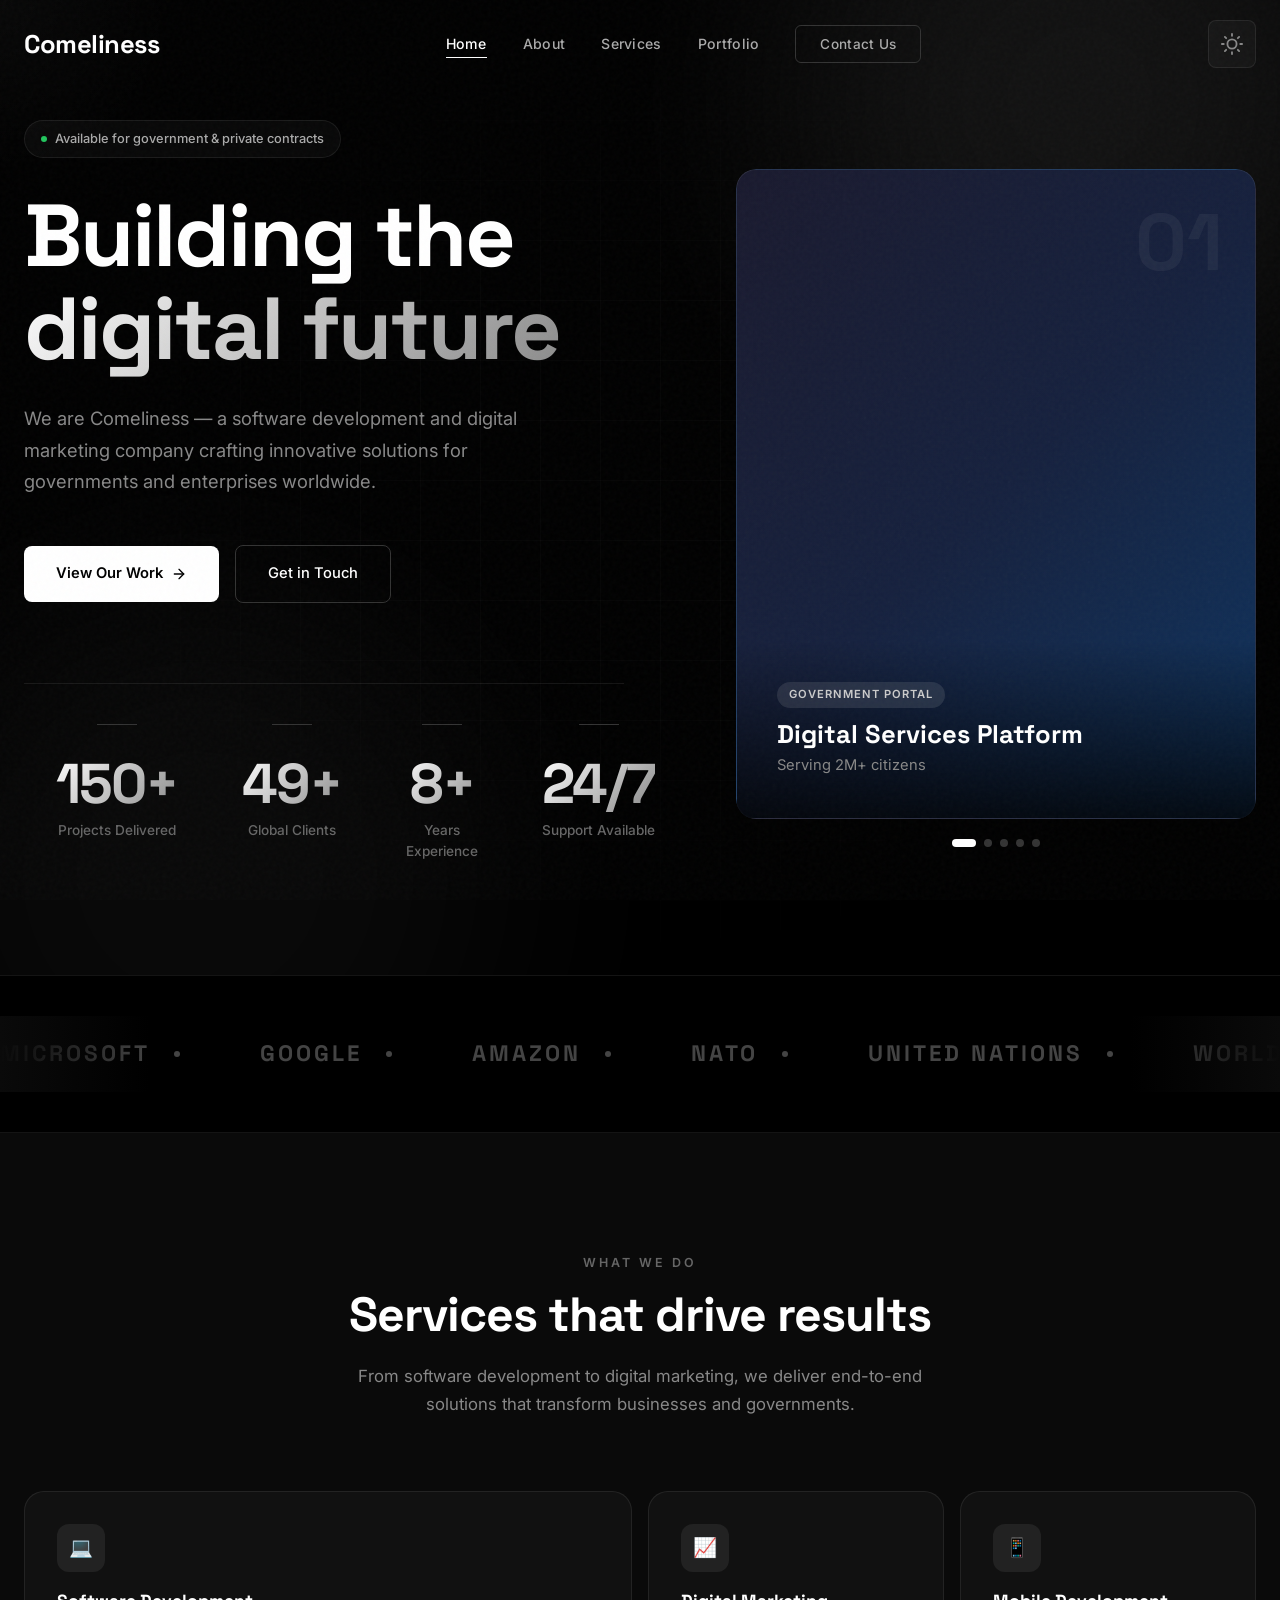
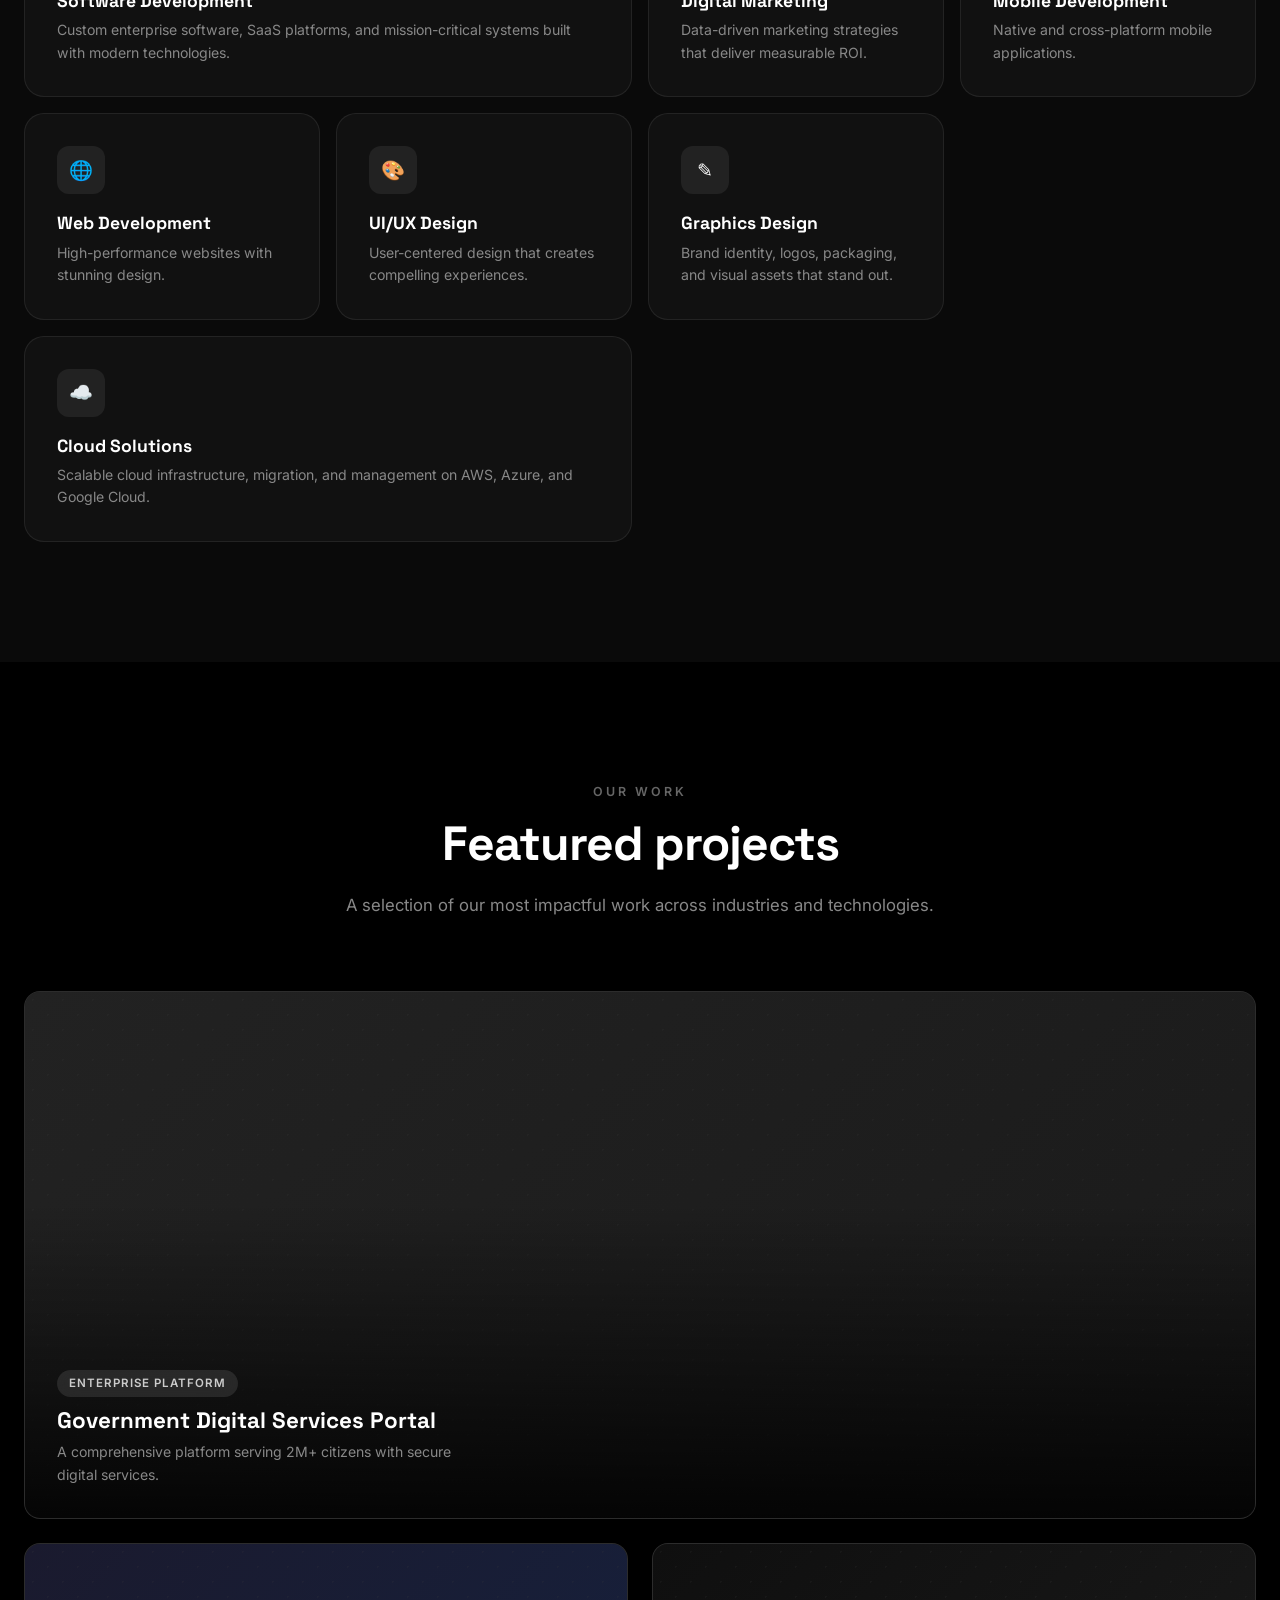
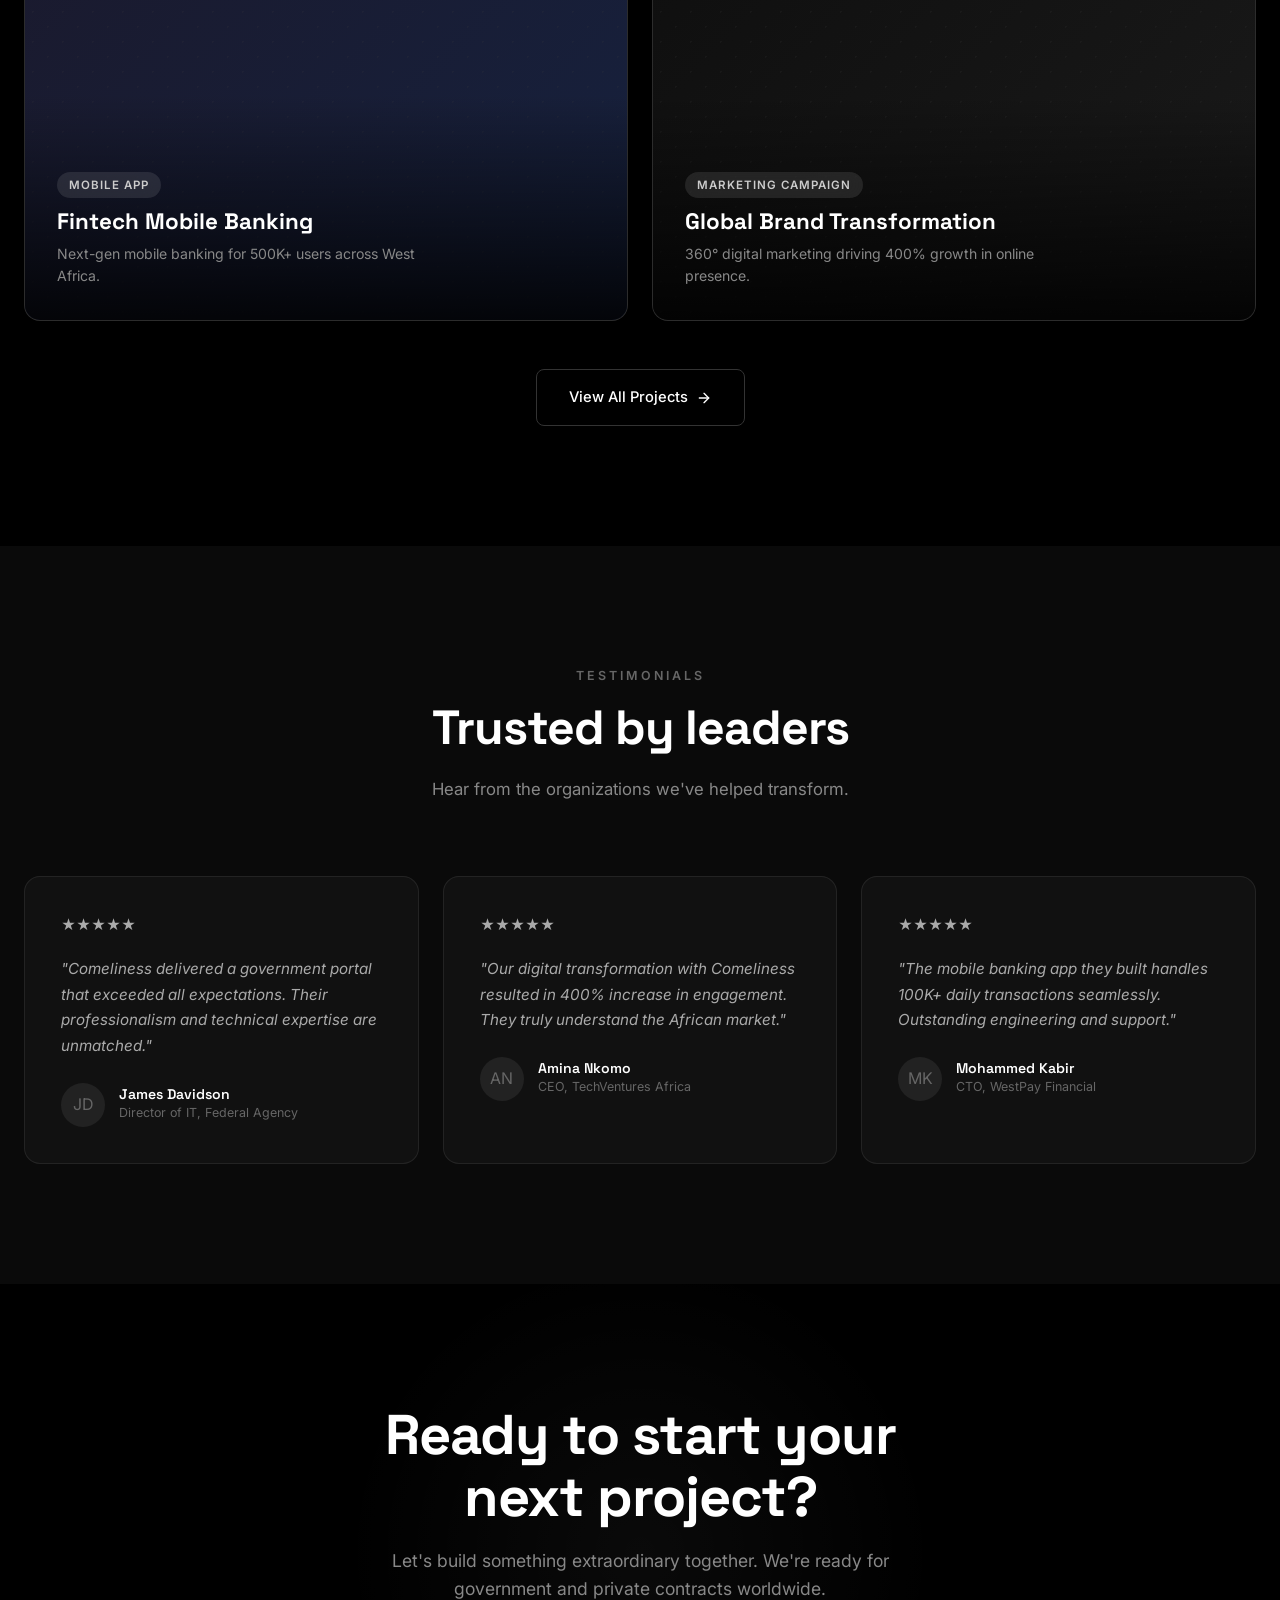
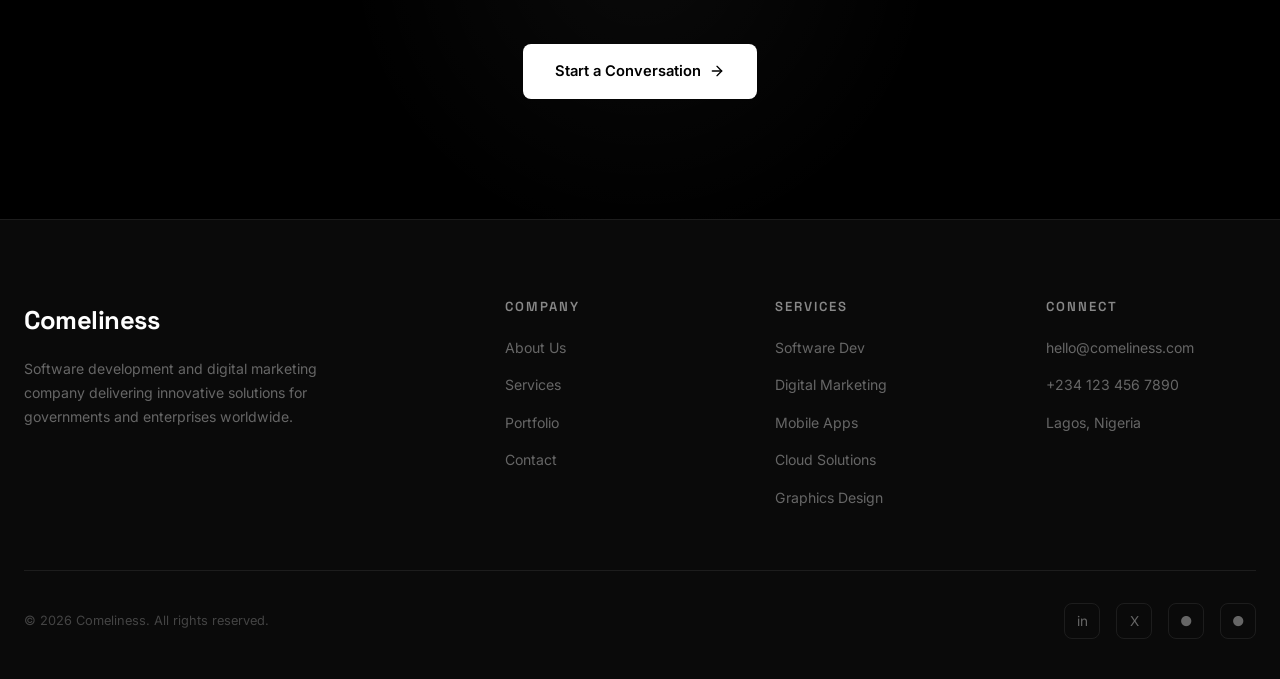
==== commit 4544f1cb: "feat: add dark/light theme toggle with localStorage persistence" ====
--- a/index.html
+++ b/index.html
@@ -23,7 +23,12 @@
         <li><a href="pages/portfolio.html">Portfolio</a></li>
         <li><a href="pages/contact.html" class="nav-cta">Contact Us</a></li>
       </ul>
-      <div class="hamburger">
+      <div class="nav-actions" style="display:flex; align-items:center; gap:12px;">
+        <button class="theme-toggle" id="themeToggle" aria-label="Toggle theme">
+          <svg class="sun-icon" viewBox="0 0 24 24" fill="none" stroke="currentColor" stroke-width="2" stroke-linecap="round" stroke-linejoin="round"><circle cx="12" cy="12" r="5"/><line x1="12" y1="1" x2="12" y2="3"/><line x1="12" y1="21" x2="12" y2="23"/><line x1="4.22" y1="4.22" x2="5.64" y2="5.64"/><line x1="18.36" y1="18.36" x2="19.78" y2="19.78"/><line x1="1" y1="12" x2="3" y2="12"/><line x1="21" y1="12" x2="23" y2="12"/><line x1="4.22" y1="19.78" x2="5.64" y2="18.36"/><line x1="18.36" y1="5.64" x2="19.78" y2="4.22"/></svg>
+          <svg class="moon-icon" viewBox="0 0 24 24" fill="none" stroke="currentColor" stroke-width="2" stroke-linecap="round" stroke-linejoin="round"><path d="M21 12.79A9 9 0 1 1 11.21 3 7 7 0 0 0 21 12.79z"/></svg>
+        </button>
+        <div class="hamburger">
         <span></span>
         <span></span>
         <span></span>
--- a/css/style.css
+++ b/css/style.css
@@ -28,6 +28,26 @@
   --ease-out-expo: cubic-bezier(0.16, 1, 0.3, 1);
 }
 
+[data-theme="light"] {
+  --black: #ffffff;
+  --dark: #f5f5f5;
+  --dark-grey: #e5e5e5;
+  --grey-900: #f0f0f0;
+  --grey-800: #e0e0e0;
+  --grey-700: #d0d0d0;
+  --grey-600: #aaaaaa;
+  --grey-500: #888888;
+  --grey-400: #666666;
+  --grey-300: #444444;
+  --grey-200: #333333;
+  --grey-100: #222222;
+  --grey-50: #111111;
+  --white: #000000;
+  --accent: #000000;
+  --glass: rgba(0, 0, 0, 0.03);
+  --glass-border: rgba(0, 0, 0, 0.1);
+}
+
 ::selection {
   background: rgba(255, 255, 255, 0.15);
   color: var(--white);
@@ -180,6 +200,53 @@
 
 .nav-cta::after {
   display: none !important;
+}
+
+.theme-toggle {
+  background: var(--glass);
+  border: 1px solid var(--glass-border);
+  border-radius: 8px;
+  padding: 12px;
+  cursor: pointer;
+  display: flex;
+  align-items: center;
+  justify-content: center;
+  transition: all 0.3s var(--transition);
+  color: var(--grey-400);
+  width: 48px;
+  height: 48px;
+}
+
+.theme-toggle:hover {
+  background: var(--grey-800);
+  color: var(--white);
+  border-color: var(--grey-600);
+}
+
+.theme-toggle .sun-icon,
+.theme-toggle .moon-icon {
+  width: 24px;
+  height: 24px;
+}
+
+[data-theme="light"] .theme-toggle .sun-icon {
+  display: none;
+}
+
+[data-theme="light"] .theme-toggle .moon-icon {
+  display: block;
+}
+
+.theme-toggle .moon-icon {
+  display: none;
+}
+
+[data-theme="light"] .theme-toggle .moon-icon {
+  display: block;
+}
+
+[data-theme="light"] .theme-toggle .sun-icon {
+  display: none;
 }
 
 .hamburger {
@@ -1424,12 +1491,12 @@
 
 .marquee-container::before {
   left: 0;
-  background: linear-gradient(90deg, var(--black), transparent);
+  background: linear-gradient(90deg, var(--dark), transparent);
 }
 
 .marquee-container::after {
   right: 0;
-  background: linear-gradient(-90deg, var(--black), transparent);
+  background: linear-gradient(-90deg, var(--dark), transparent);
 }
 
 .marquee-track {
@@ -1811,6 +1878,106 @@
   font-size: 0.85rem;
   color: var(--grey-500);
   font-weight: 500;
+}
+
+/* ==================== LIGHT THEME OVERRIDES ==================== */
+[data-theme="light"] body {
+  background-color: var(--dark);
+}
+
+[data-theme="light"] .navbar.scrolled {
+  background: rgba(245, 245, 245, 0.95);
+  border-bottom: 1px solid var(--glass-border);
+}
+
+[data-theme="light"] .hero-gradient-1 {
+  background: var(--white);
+  opacity: 0.05;
+}
+
+[data-theme="light"] .hero-gradient-2 {
+  background: var(--grey-300);
+  opacity: 0.05;
+}
+
+[data-theme="light"] .hero-grid {
+  background-image: 
+    linear-gradient(rgba(0,0,0,0.03) 1px, transparent 1px),
+    linear-gradient(90deg, rgba(0,0,0,0.03) 1px, transparent 1px);
+}
+
+[data-theme="light"] .hero-slide {
+  border: 1px solid var(--glass-border);
+}
+
+[data-theme="light"] .hero-slide-pattern {
+  opacity: 0.05;
+  background-image: 
+    radial-gradient(circle at 20% 20%, rgba(0,0,0,0.1) 1px, transparent 1px),
+    radial-gradient(circle at 80% 80%, rgba(0,0,0,0.1) 1px, transparent 1px);
+}
+
+[data-theme="light"] .hero-slide-number {
+  color: rgba(0,0,0,0.05);
+}
+
+[data-theme="light"] .cursor-glow {
+  background: radial-gradient(circle, rgba(0,0,0,0.02) 0%, transparent 70%);
+}
+
+[data-theme="light"] .cta-glow {
+  background: radial-gradient(circle, rgba(0,0,0,0.03) 0%, transparent 70%);
+}
+
+[data-theme="light"] .page-transition {
+  background: var(--black);
+}
+
+[data-theme="light"] .portfolio-card-bg {
+  background: linear-gradient(135deg, var(--grey-100) 0%, var(--grey-200) 100%);
+}
+
+[data-theme="light"] .portfolio-card-pattern {
+  opacity: 0.1;
+  background-image: 
+    radial-gradient(circle at 25% 25%, var(--grey-400) 1px, transparent 1px),
+    radial-gradient(circle at 75% 75%, var(--grey-400) 1px, transparent 1px);
+}
+
+[data-theme="light"] .portfolio-card-content {
+  background: linear-gradient(to top, rgba(255,255,255,0.9) 0%, transparent 60%);
+}
+
+[data-theme="light"] .portfolio-card-content h3 {
+  color: var(--black);
+}
+
+[data-theme="light"] .portfolio-card-content p {
+  color: var(--grey-500);
+}
+
+[data-theme="light"] .portfolio-tag {
+  background: rgba(0,0,0,0.08);
+  color: var(--grey-600);
+}
+
+[data-theme="light"] .hero-slide-tag {
+  background: rgba(0,0,0,0.08);
+  color: var(--grey-600);
+}
+
+[data-theme="light"] .hero-slide-content {
+  background: linear-gradient(to top, rgba(255,255,255,0.85) 0%, transparent 100%);
+}
+
+[data-theme="light"] .bento-icon,
+[data-theme="light"] .service-icon {
+  background: var(--grey-800);
+}
+
+[data-theme="light"] .testimonial-avatar,
+[data-theme="light"] .team-avatar {
+  background: var(--grey-800);
 }
 
 /* ==================== RESPONSIVE ==================== */
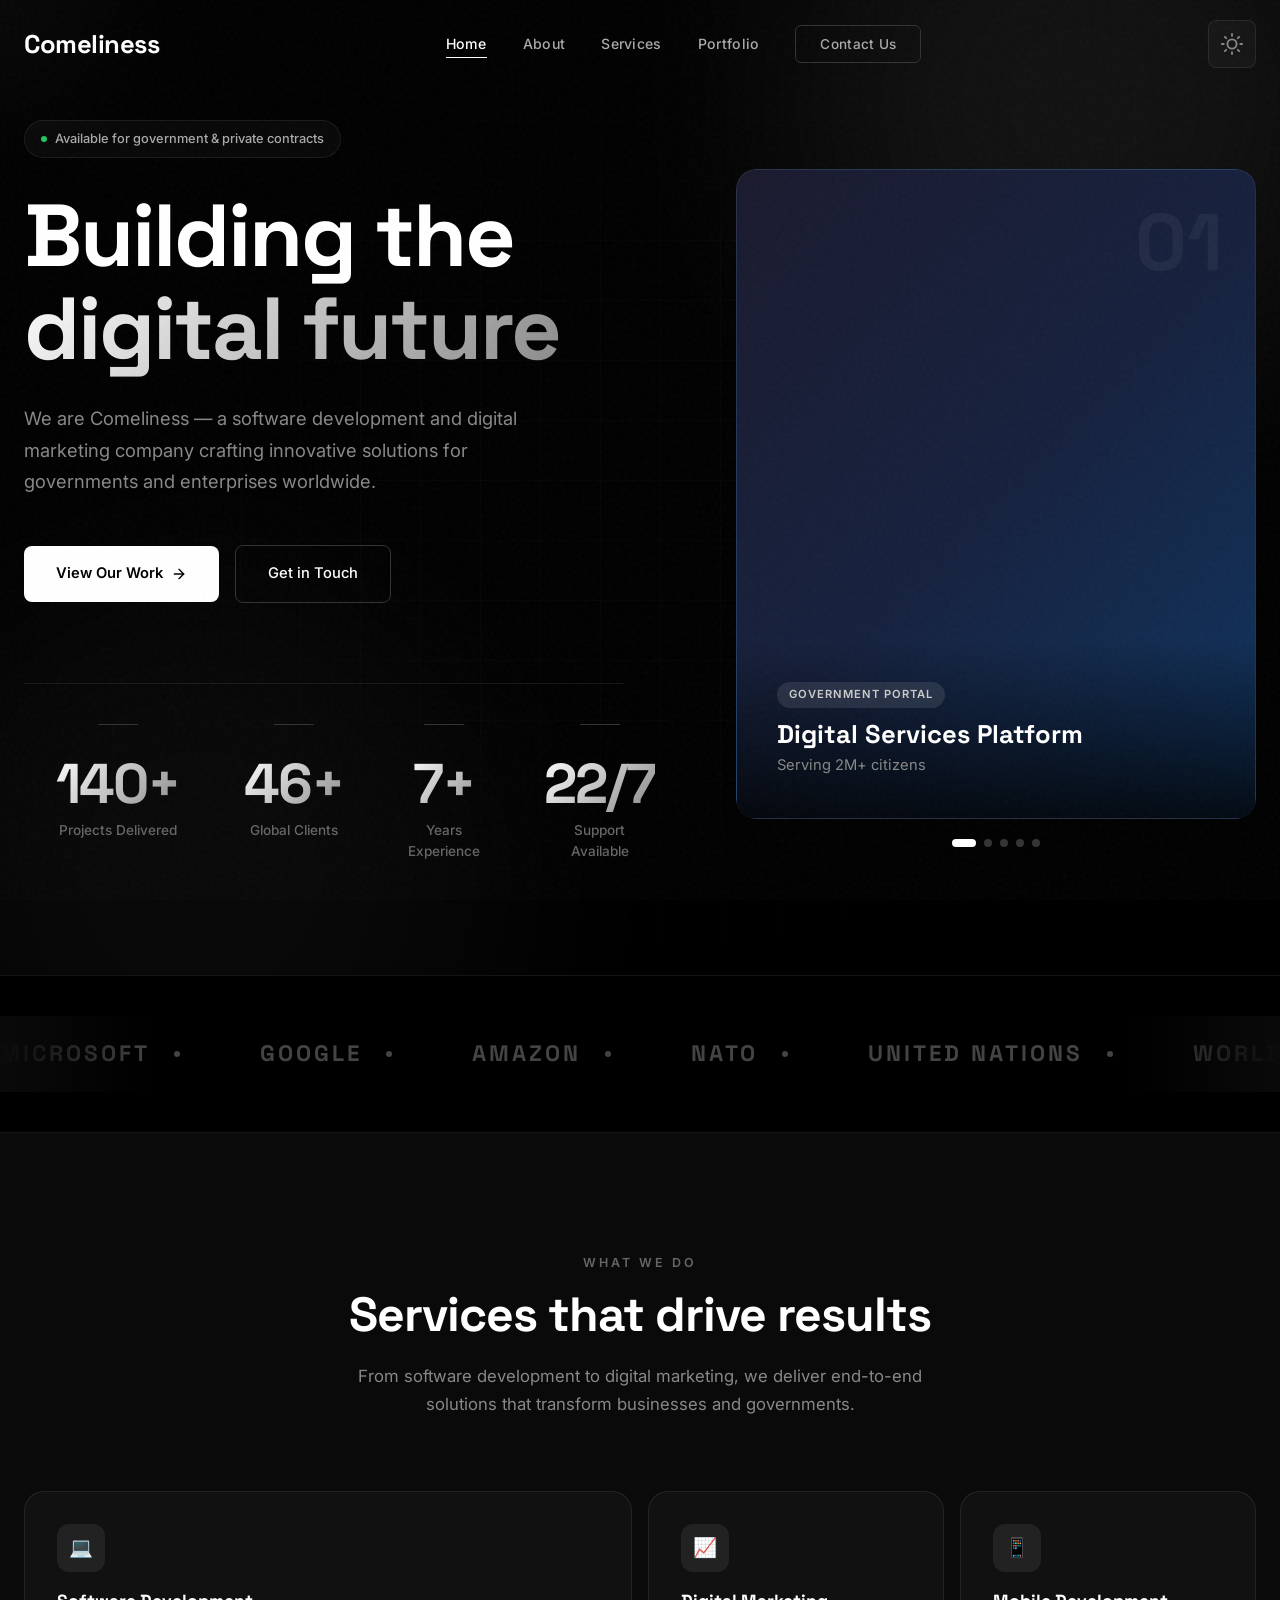
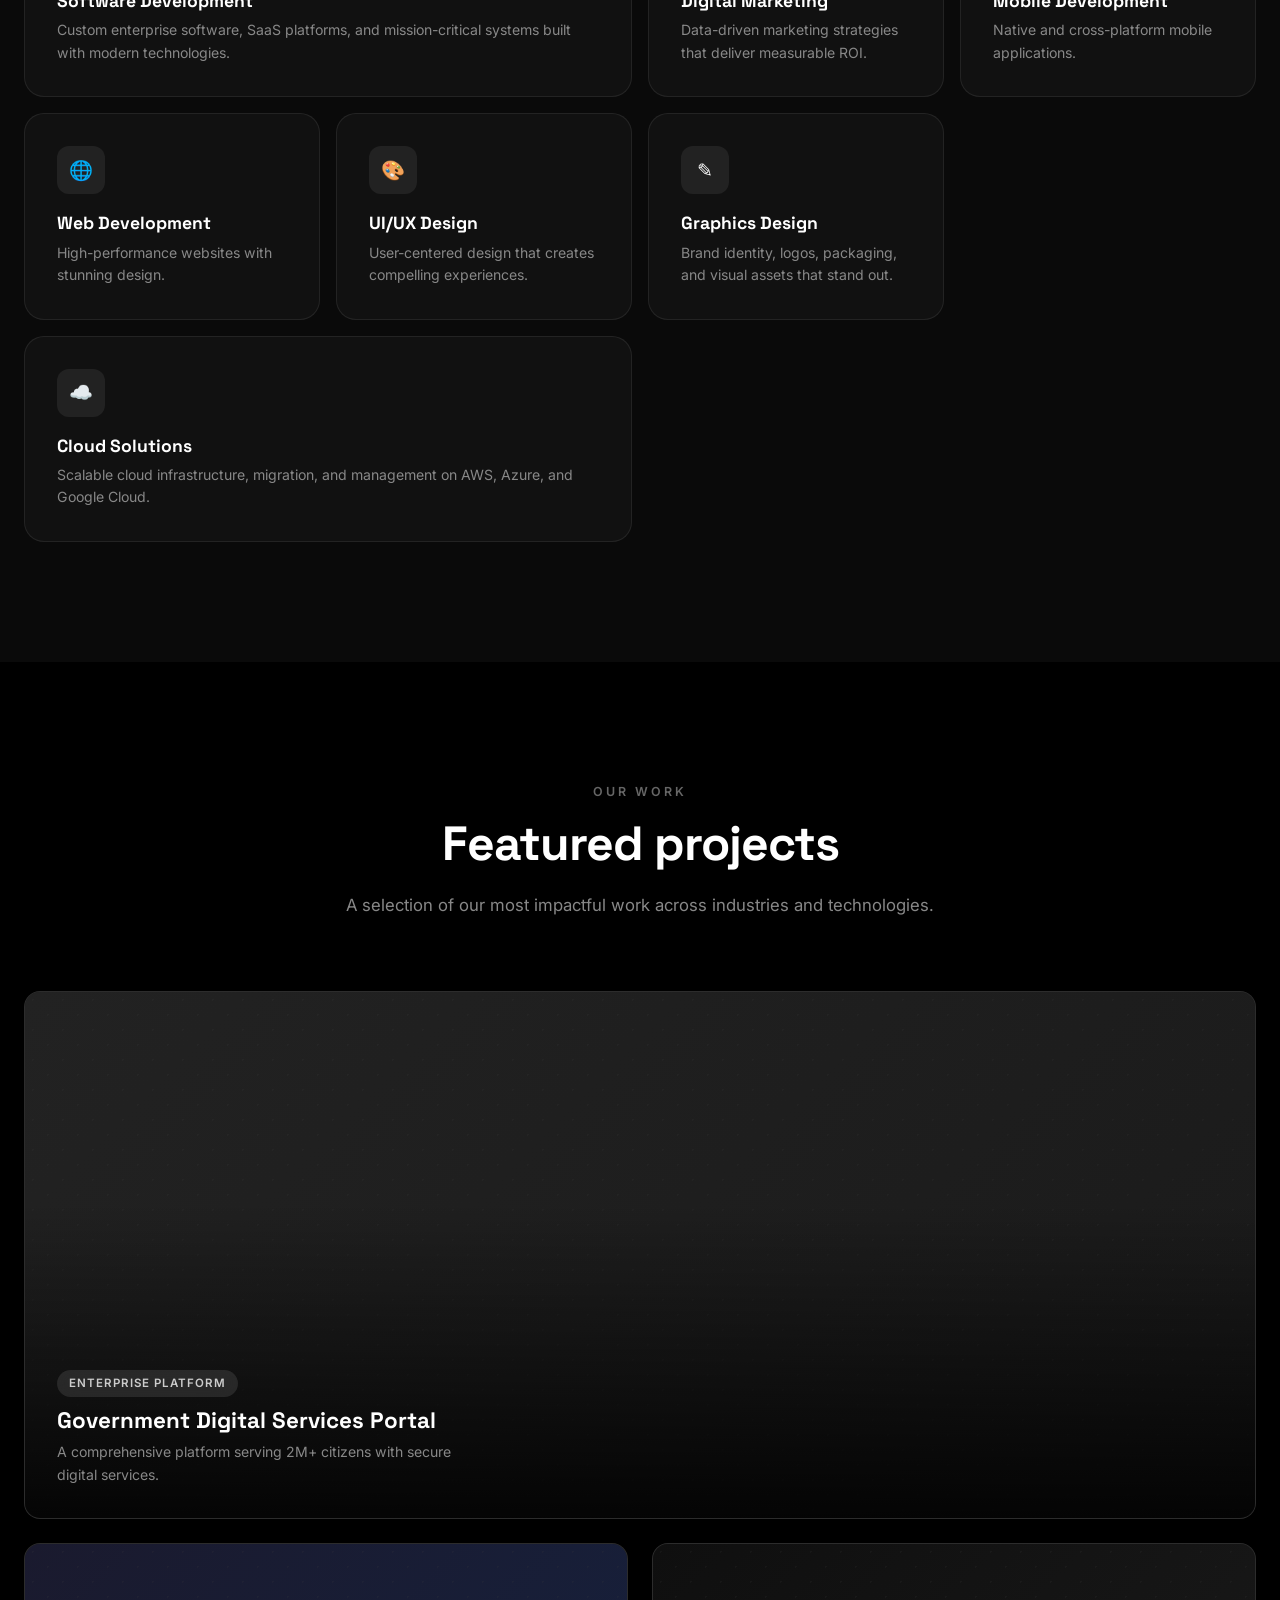
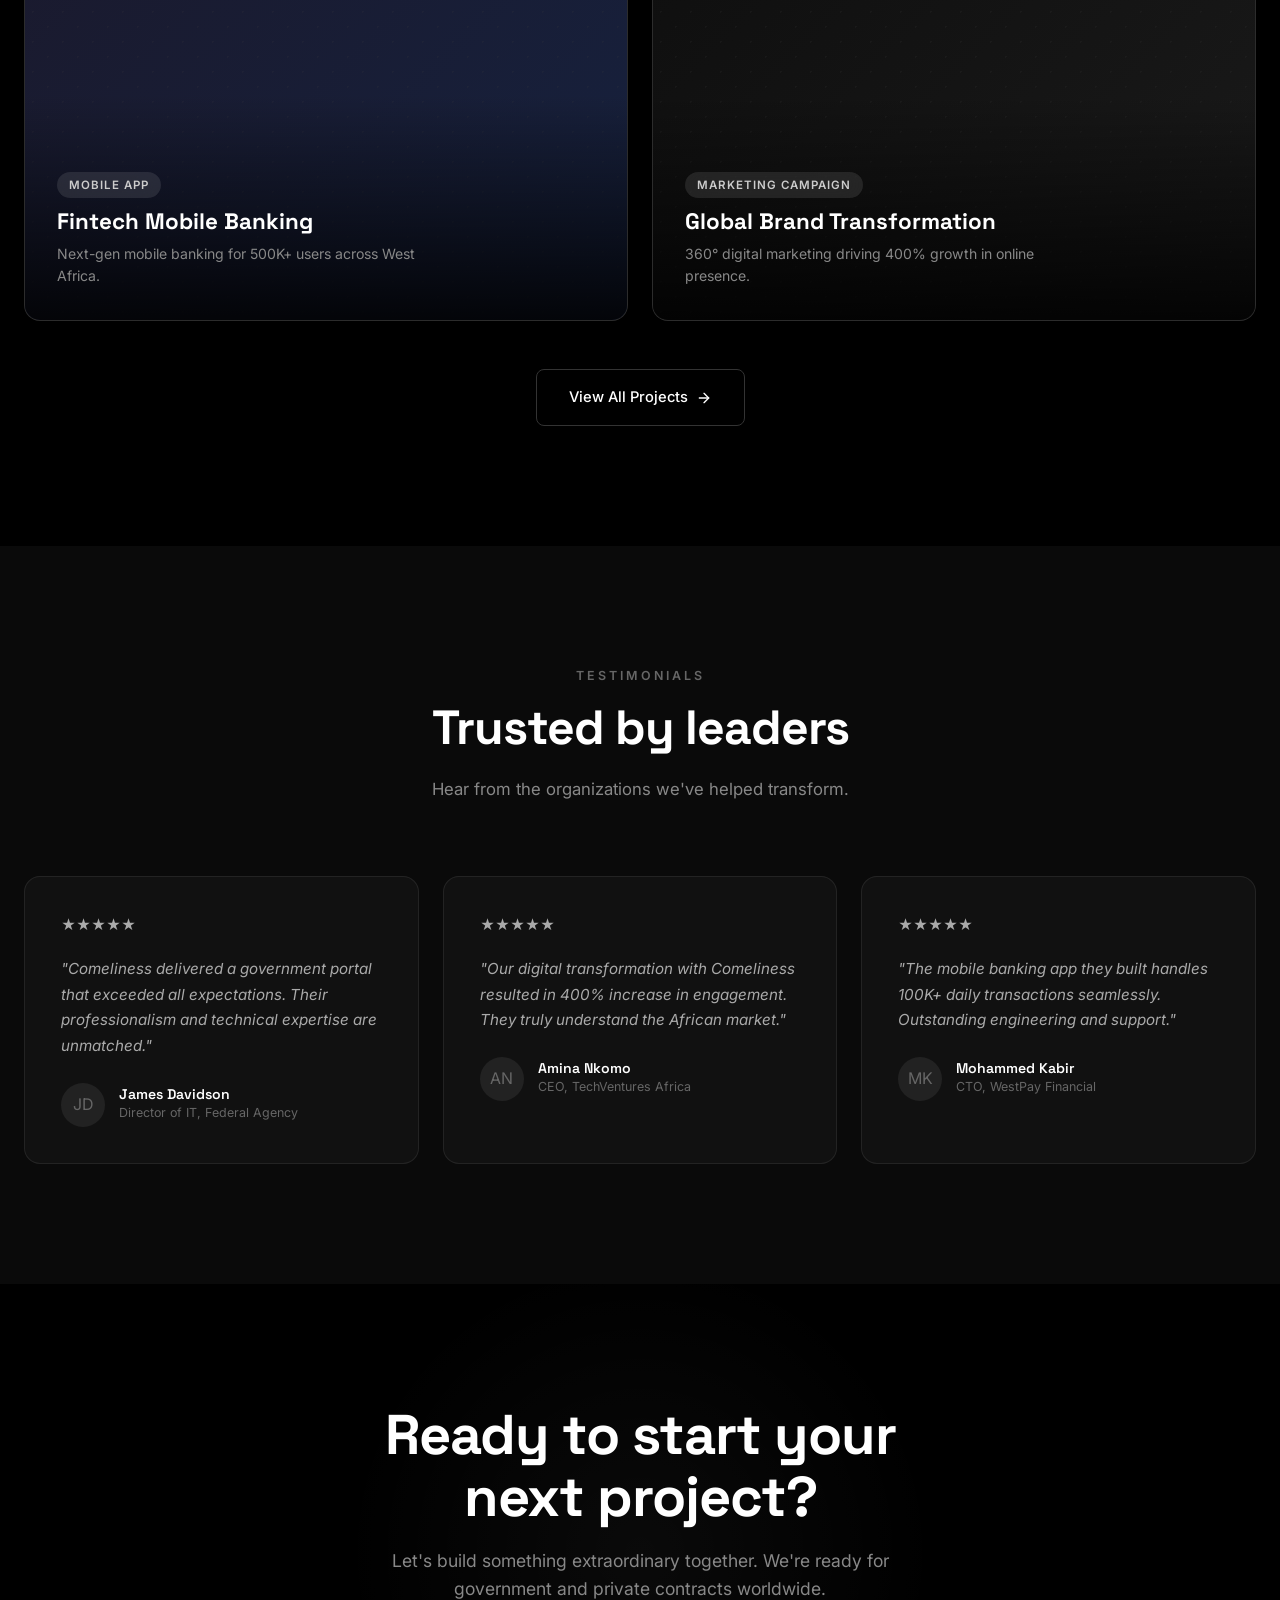
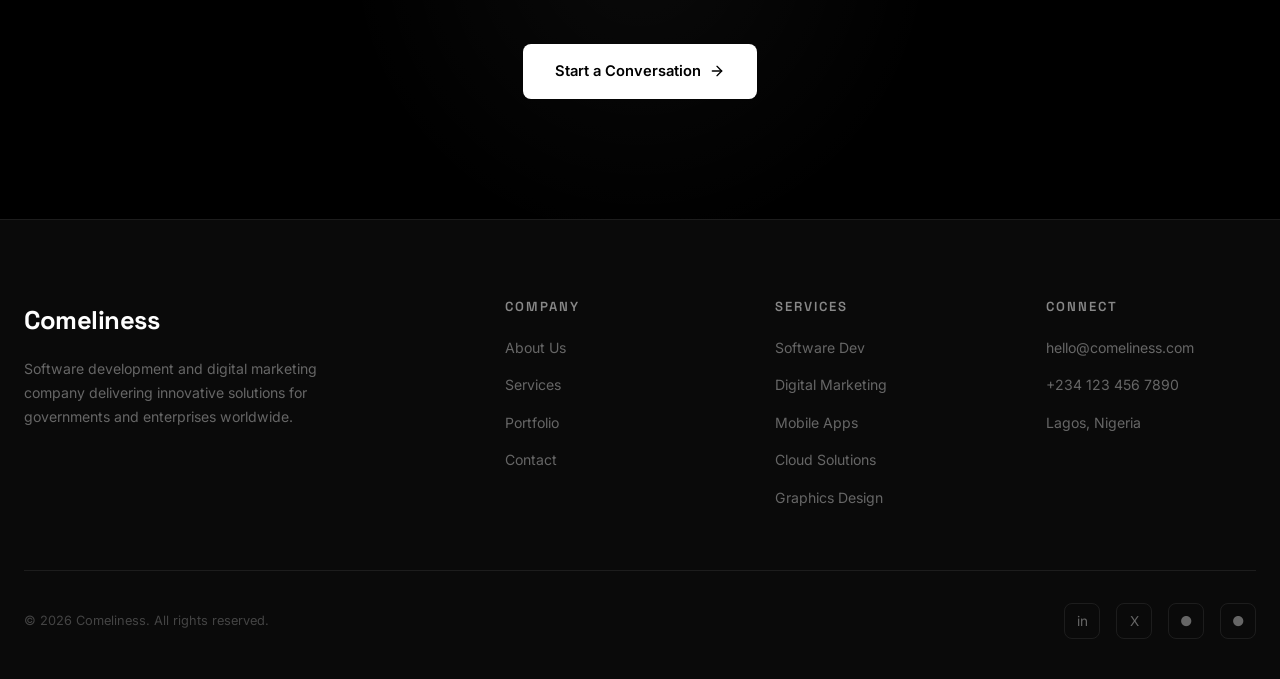
==== commit 704c3d44: "feat: make portfolio cards clickable with case study detail pages" ====
--- a/index.html
+++ b/index.html
@@ -216,7 +216,7 @@
         <p class="section-subtitle">A selection of our most impactful work across industries and technologies.</p>
       </div>
       <div class="portfolio-grid">
-        <div class="portfolio-card fade-up">
+        <a href="pages/case-study-gov.html" class="portfolio-card fade-up">
           <div class="portfolio-card-bg"></div>
           <div class="portfolio-card-pattern"></div>
           <div class="portfolio-card-content">
@@ -224,8 +224,8 @@
             <h3>Government Digital Services Portal</h3>
             <p>A comprehensive platform serving 2M+ citizens with secure digital services.</p>
           </div>
-        </div>
-        <div class="portfolio-card fade-up fade-up-delay-1">
+        </a>
+        <a href="pages/case-study-westpay.html" class="portfolio-card fade-up fade-up-delay-1">
           <div class="portfolio-card-bg" style="background: linear-gradient(135deg, #1a1a2e 0%, #16213e 100%);"></div>
           <div class="portfolio-card-pattern"></div>
           <div class="portfolio-card-content">
@@ -233,8 +233,8 @@
             <h3>Fintech Mobile Banking</h3>
             <p>Next-gen mobile banking for 500K+ users across West Africa.</p>
           </div>
-        </div>
-        <div class="portfolio-card fade-up fade-up-delay-2">
+        </a>
+        <a href="pages/case-study-brand.html" class="portfolio-card fade-up fade-up-delay-2">
           <div class="portfolio-card-bg" style="background: linear-gradient(135deg, #0f0f0f 0%, #1a1a1a 100%);"></div>
           <div class="portfolio-card-pattern"></div>
           <div class="portfolio-card-content">
@@ -242,7 +242,7 @@
             <h3>Global Brand Transformation</h3>
             <p>360° digital marketing driving 400% growth in online presence.</p>
           </div>
-        </div>
+        </a>
       </div>
       <div style="text-align: center; margin-top: 48px;" class="fade-up">
         <a href="pages/portfolio.html" class="btn-secondary">
--- a/css/style.css
+++ b/css/style.css
@@ -714,6 +714,9 @@
   transition: all 0.4s var(--transition);
   cursor: pointer;
   aspect-ratio: 16/10;
+  display: block;
+  text-decoration: none;
+  color: inherit;
 }
 
 .portfolio-card:first-child {
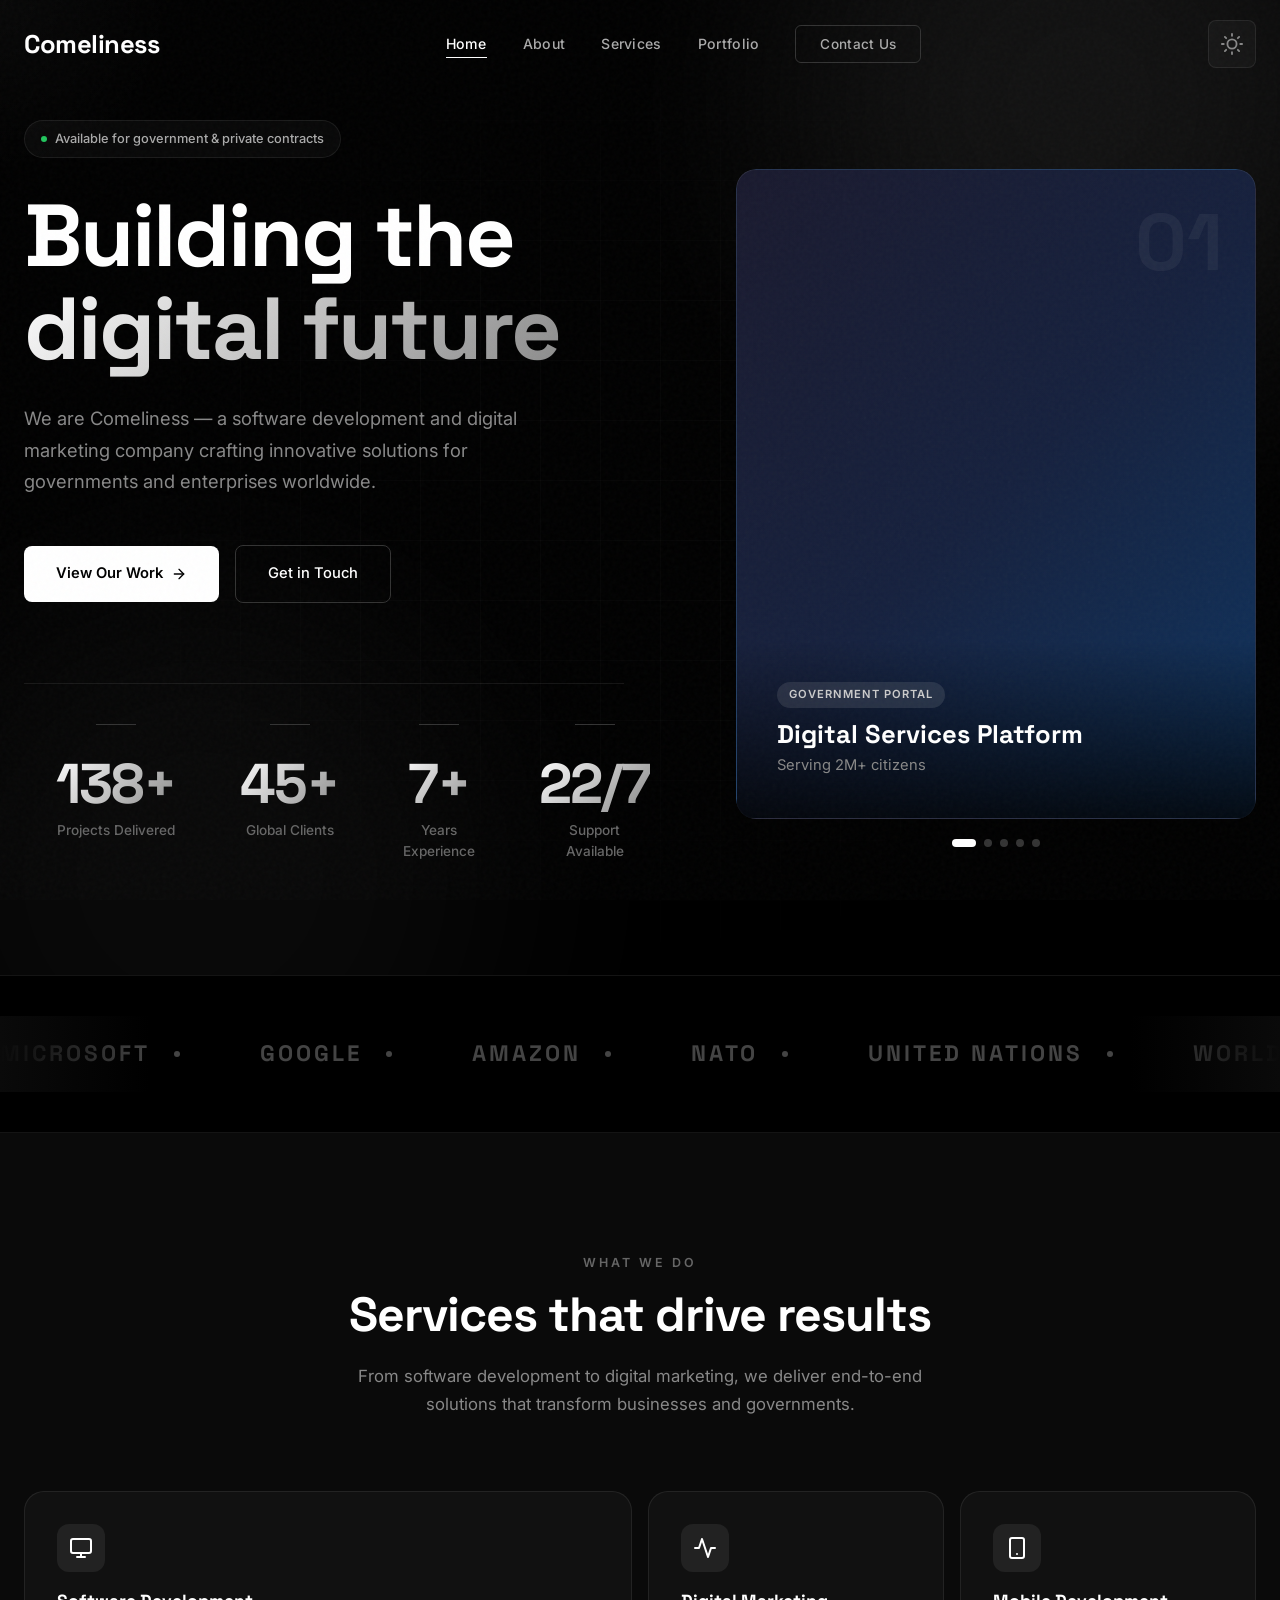
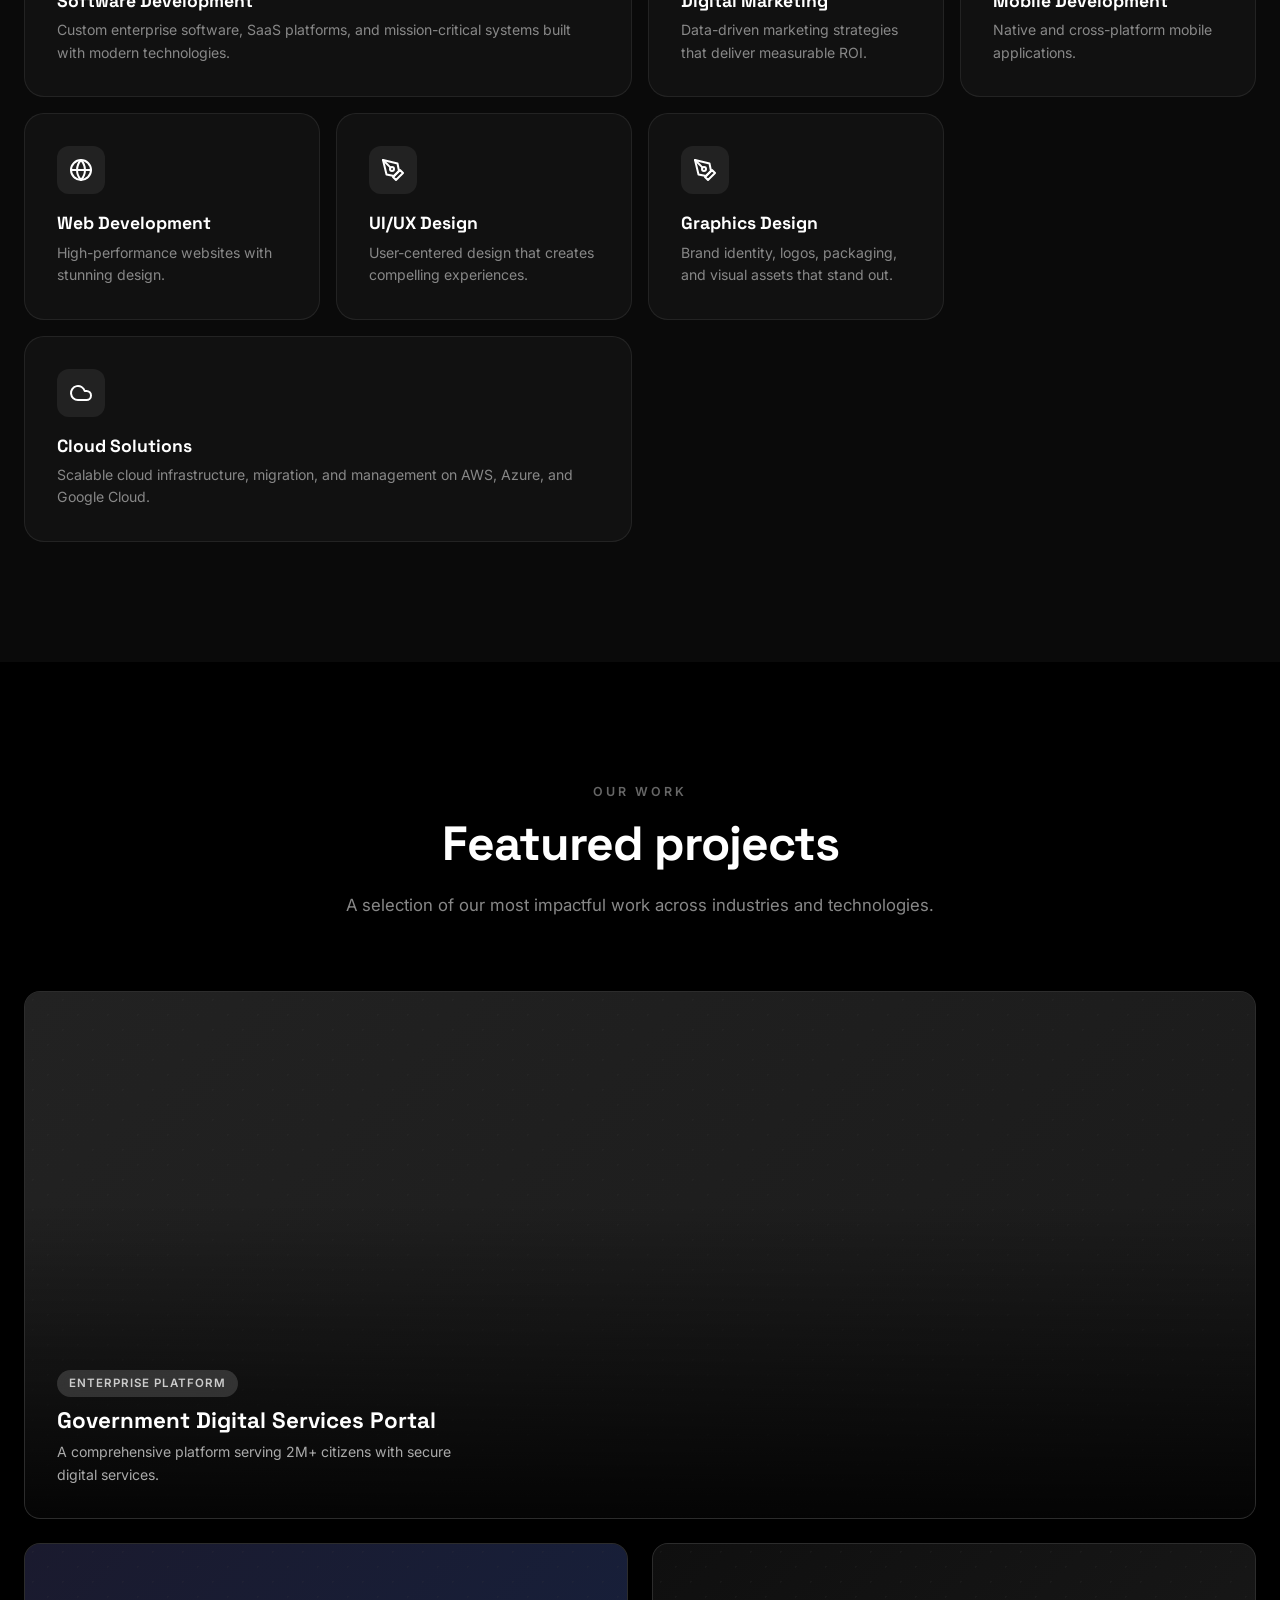
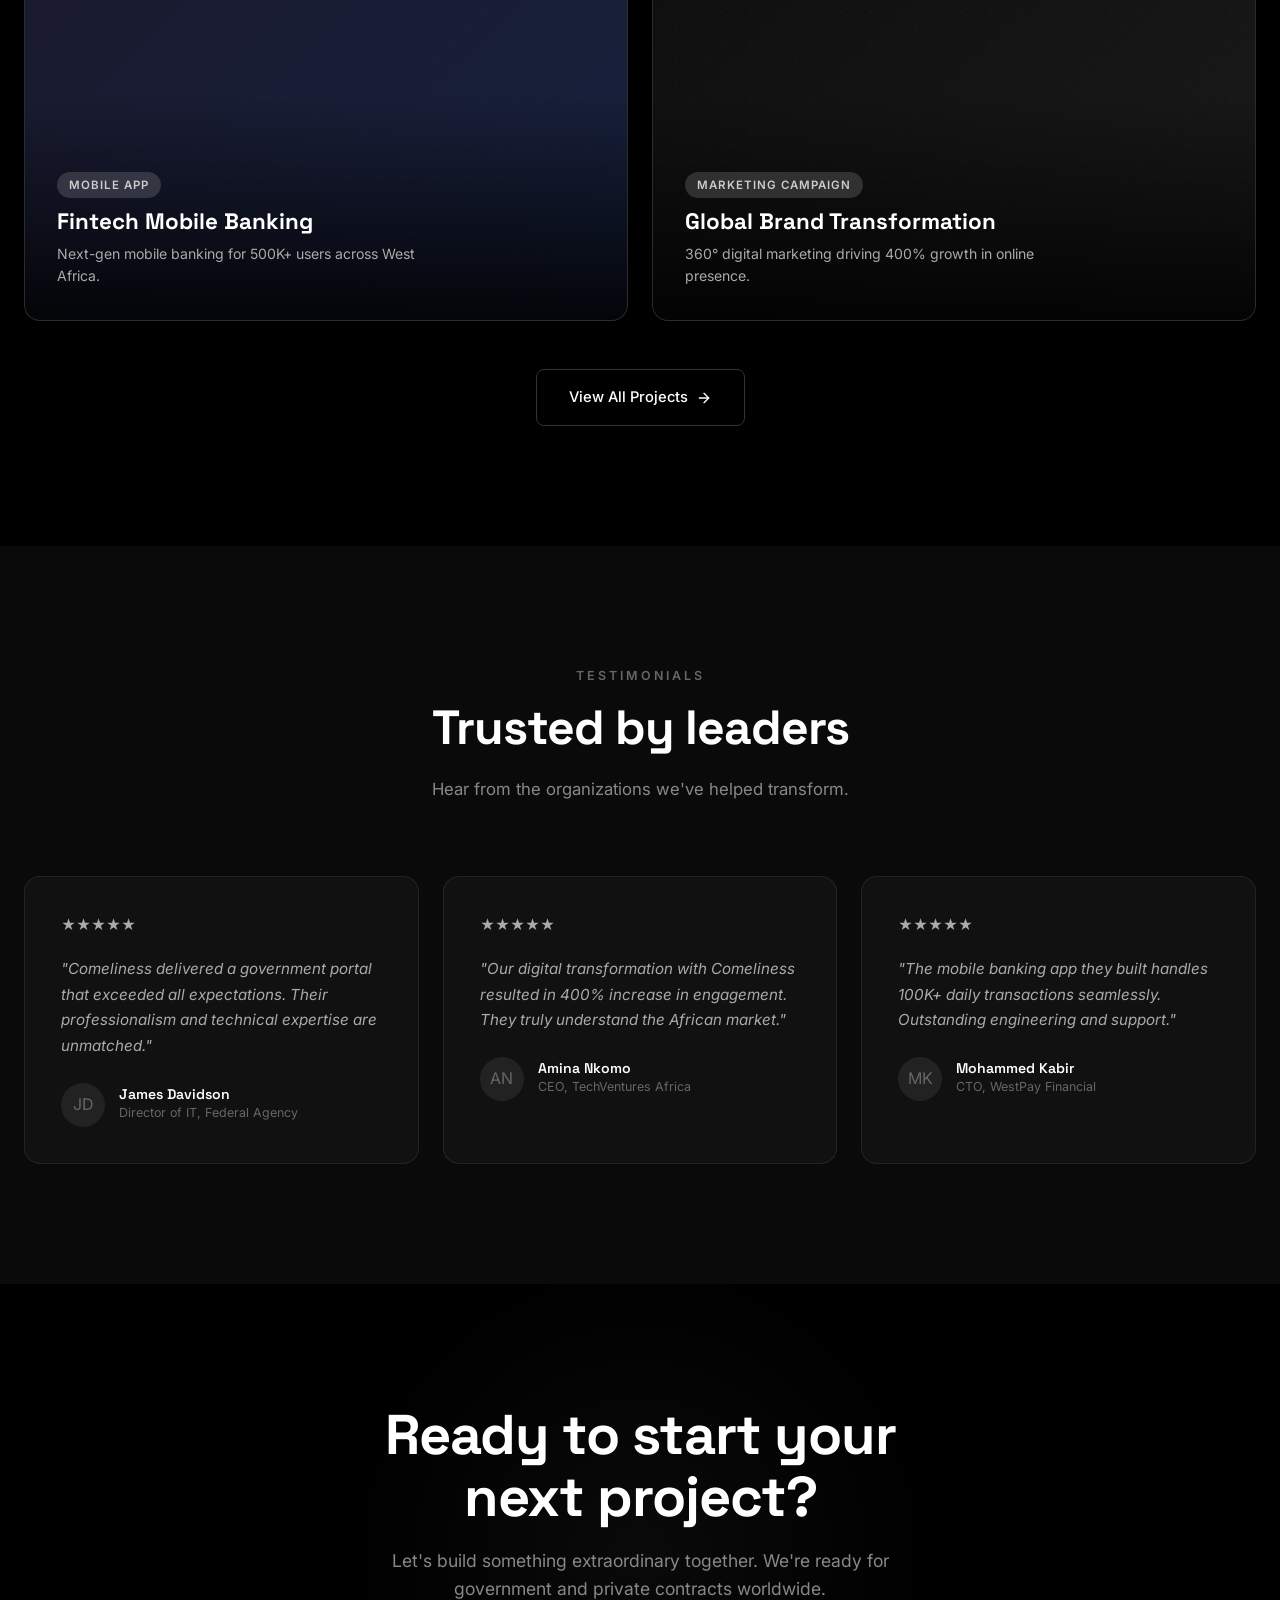
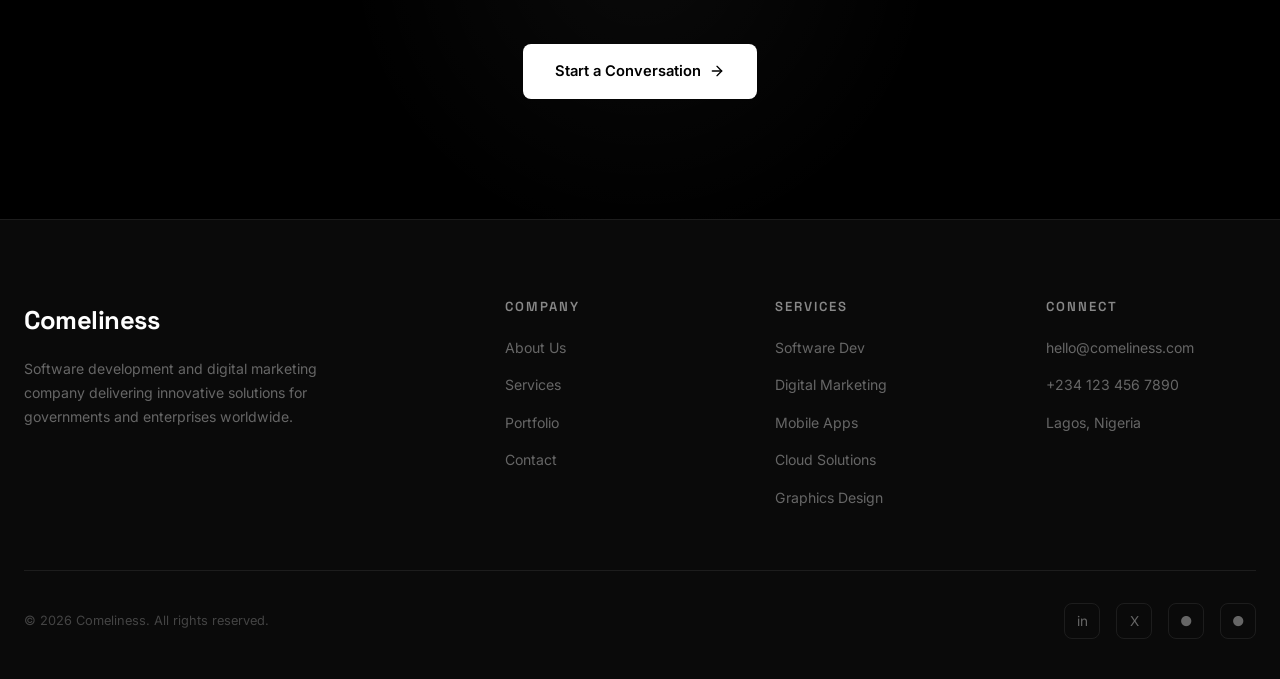
==== commit fc0b81f8: "feat: replace emoji icons with SVG icons in service boxes" ====
--- a/index.html
+++ b/index.html
@@ -169,37 +169,51 @@
       </div>
       <div class="bento-grid">
         <div class="bento-item span-2 fade-up">
-          <div class="bento-icon">&#128187;</div>
+          <div class="bento-icon">
+            <svg width="24" height="24" viewBox="0 0 24 24" fill="none" stroke="currentColor" stroke-width="2" stroke-linecap="round" stroke-linejoin="round"><rect x="2" y="3" width="20" height="14" rx="2" ry="2"/><line x1="8" y1="21" x2="16" y2="21"/><line x1="12" y1="17" x2="12" y2="21"/></svg>
+          </div>
           <h3>Software Development</h3>
           <p>Custom enterprise software, SaaS platforms, and mission-critical systems built with modern technologies.</p>
         </div>
         <div class="bento-item fade-up fade-up-delay-1">
-          <div class="bento-icon">&#128200;</div>
+          <div class="bento-icon">
+            <svg width="24" height="24" viewBox="0 0 24 24" fill="none" stroke="currentColor" stroke-width="2" stroke-linecap="round" stroke-linejoin="round"><polyline points="22 12 18 12 15 21 9 3 6 12 2 12"/></svg>
+          </div>
           <h3>Digital Marketing</h3>
           <p>Data-driven marketing strategies that deliver measurable ROI.</p>
         </div>
         <div class="bento-item fade-up fade-up-delay-2">
-          <div class="bento-icon">&#128241;</div>
+          <div class="bento-icon">
+            <svg width="24" height="24" viewBox="0 0 24 24" fill="none" stroke="currentColor" stroke-width="2" stroke-linecap="round" stroke-linejoin="round"><rect x="5" y="2" width="14" height="20" rx="2" ry="2"/><line x1="12" y1="18" x2="12.01" y2="18"/></svg>
+          </div>
           <h3>Mobile Development</h3>
           <p>Native and cross-platform mobile applications.</p>
         </div>
         <div class="bento-item fade-up fade-up-delay-1">
-          <div class="bento-icon">&#127760;</div>
+          <div class="bento-icon">
+            <svg width="24" height="24" viewBox="0 0 24 24" fill="none" stroke="currentColor" stroke-width="2" stroke-linecap="round" stroke-linejoin="round"><circle cx="12" cy="12" r="10"/><line x1="2" y1="12" x2="22" y2="12"/><path d="M12 2a15.3 15.3 0 0 1 4 10 15.3 15.3 0 0 1-4 10 15.3 15.3 0 0 1-4-10 15.3 15.3 0 0 1 4-10z"/></svg>
+          </div>
           <h3>Web Development</h3>
           <p>High-performance websites with stunning design.</p>
         </div>
         <div class="bento-item fade-up fade-up-delay-2">
-          <div class="bento-icon">&#127912;</div>
+          <div class="bento-icon">
+            <svg width="24" height="24" viewBox="0 0 24 24" fill="none" stroke="currentColor" stroke-width="2" stroke-linecap="round" stroke-linejoin="round"><path d="M12 19l7-7 3 3-7 7-3-3z"/><path d="M18 13l-1.5-7.5L2 2l3.5 14.5L13 18l5-5z"/><path d="M2 2l7.586 7.586"/><circle cx="11" cy="11" r="2"/></svg>
+          </div>
           <h3>UI/UX Design</h3>
           <p>User-centered design that creates compelling experiences.</p>
         </div>
         <div class="bento-item fade-up fade-up-delay-3">
-          <div class="bento-icon">&#9998;&#65039;</div>
+          <div class="bento-icon">
+            <svg width="24" height="24" viewBox="0 0 24 24" fill="none" stroke="currentColor" stroke-width="2" stroke-linecap="round" stroke-linejoin="round"><path d="M12 19l7-7 3 3-7 7-3-3z"/><path d="M18 13l-1.5-7.5L2 2l3.5 14.5L13 18l5-5z"/><path d="M2 2l7.586 7.586"/><circle cx="11" cy="11" r="2"/></svg>
+          </div>
           <h3>Graphics Design</h3>
           <p>Brand identity, logos, packaging, and visual assets that stand out.</p>
         </div>
         <div class="bento-item span-2 fade-up fade-up-delay-3">
-          <div class="bento-icon">&#9729;&#65039;</div>
+          <div class="bento-icon">
+            <svg width="24" height="24" viewBox="0 0 24 24" fill="none" stroke="currentColor" stroke-width="2" stroke-linecap="round" stroke-linejoin="round"><path d="M17.5 19H9a7 7 0 1 1 6.71-9h1.79a4.5 4.5 0 1 1 0 9z"/></svg>
+          </div>
           <h3>Cloud Solutions</h3>
           <p>Scalable cloud infrastructure, migration, and management on AWS, Azure, and Google Cloud.</p>
         </div>
--- a/css/style.css
+++ b/css/style.css
@@ -759,14 +759,14 @@
 .portfolio-tag {
   display: inline-block;
   padding: 4px 12px;
-  background: rgba(255,255,255,0.1);
+  background: rgba(255,255,255,0.15);
   backdrop-filter: blur(10px);
   border-radius: 100px;
   font-size: 0.72rem;
   font-weight: 600;
   text-transform: uppercase;
   letter-spacing: 1px;
-  color: var(--grey-200);
+  color: #cccccc;
   margin-bottom: 12px;
   width: fit-content;
 }
@@ -774,11 +774,12 @@
 .portfolio-card-content h3 {
   font-size: 1.4rem;
   margin-bottom: 8px;
+  color: #ffffff;
 }
 
 .portfolio-card-content p {
   font-size: 0.88rem;
-  color: var(--grey-400);
+  color: #aaaaaa;
   max-width: 400px;
 }
 
@@ -1945,23 +1946,6 @@
   background-image: 
     radial-gradient(circle at 25% 25%, var(--grey-400) 1px, transparent 1px),
     radial-gradient(circle at 75% 75%, var(--grey-400) 1px, transparent 1px);
-}
-
-[data-theme="light"] .portfolio-card-content {
-  background: linear-gradient(to top, rgba(255,255,255,0.9) 0%, transparent 60%);
-}
-
-[data-theme="light"] .portfolio-card-content h3 {
-  color: var(--black);
-}
-
-[data-theme="light"] .portfolio-card-content p {
-  color: var(--grey-500);
-}
-
-[data-theme="light"] .portfolio-tag {
-  background: rgba(0,0,0,0.08);
-  color: var(--grey-600);
 }
 
 [data-theme="light"] .hero-slide-tag {
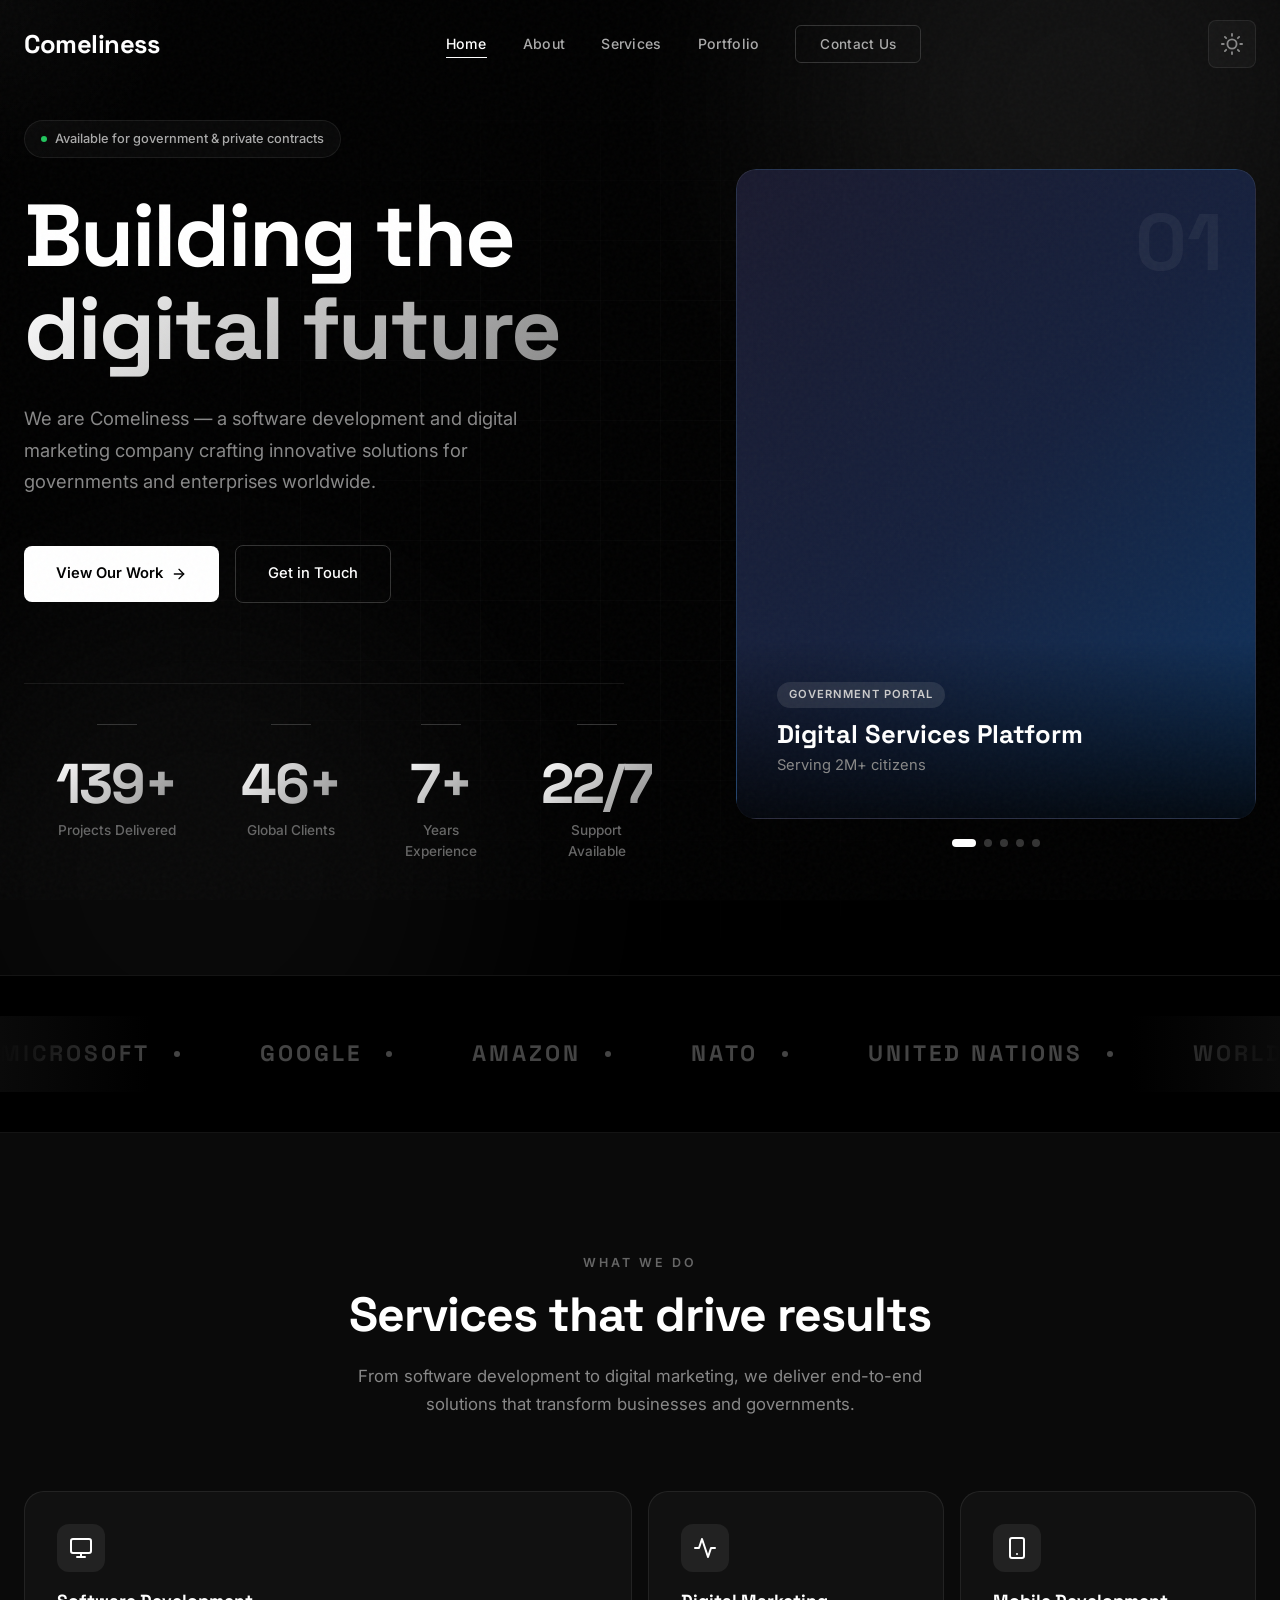
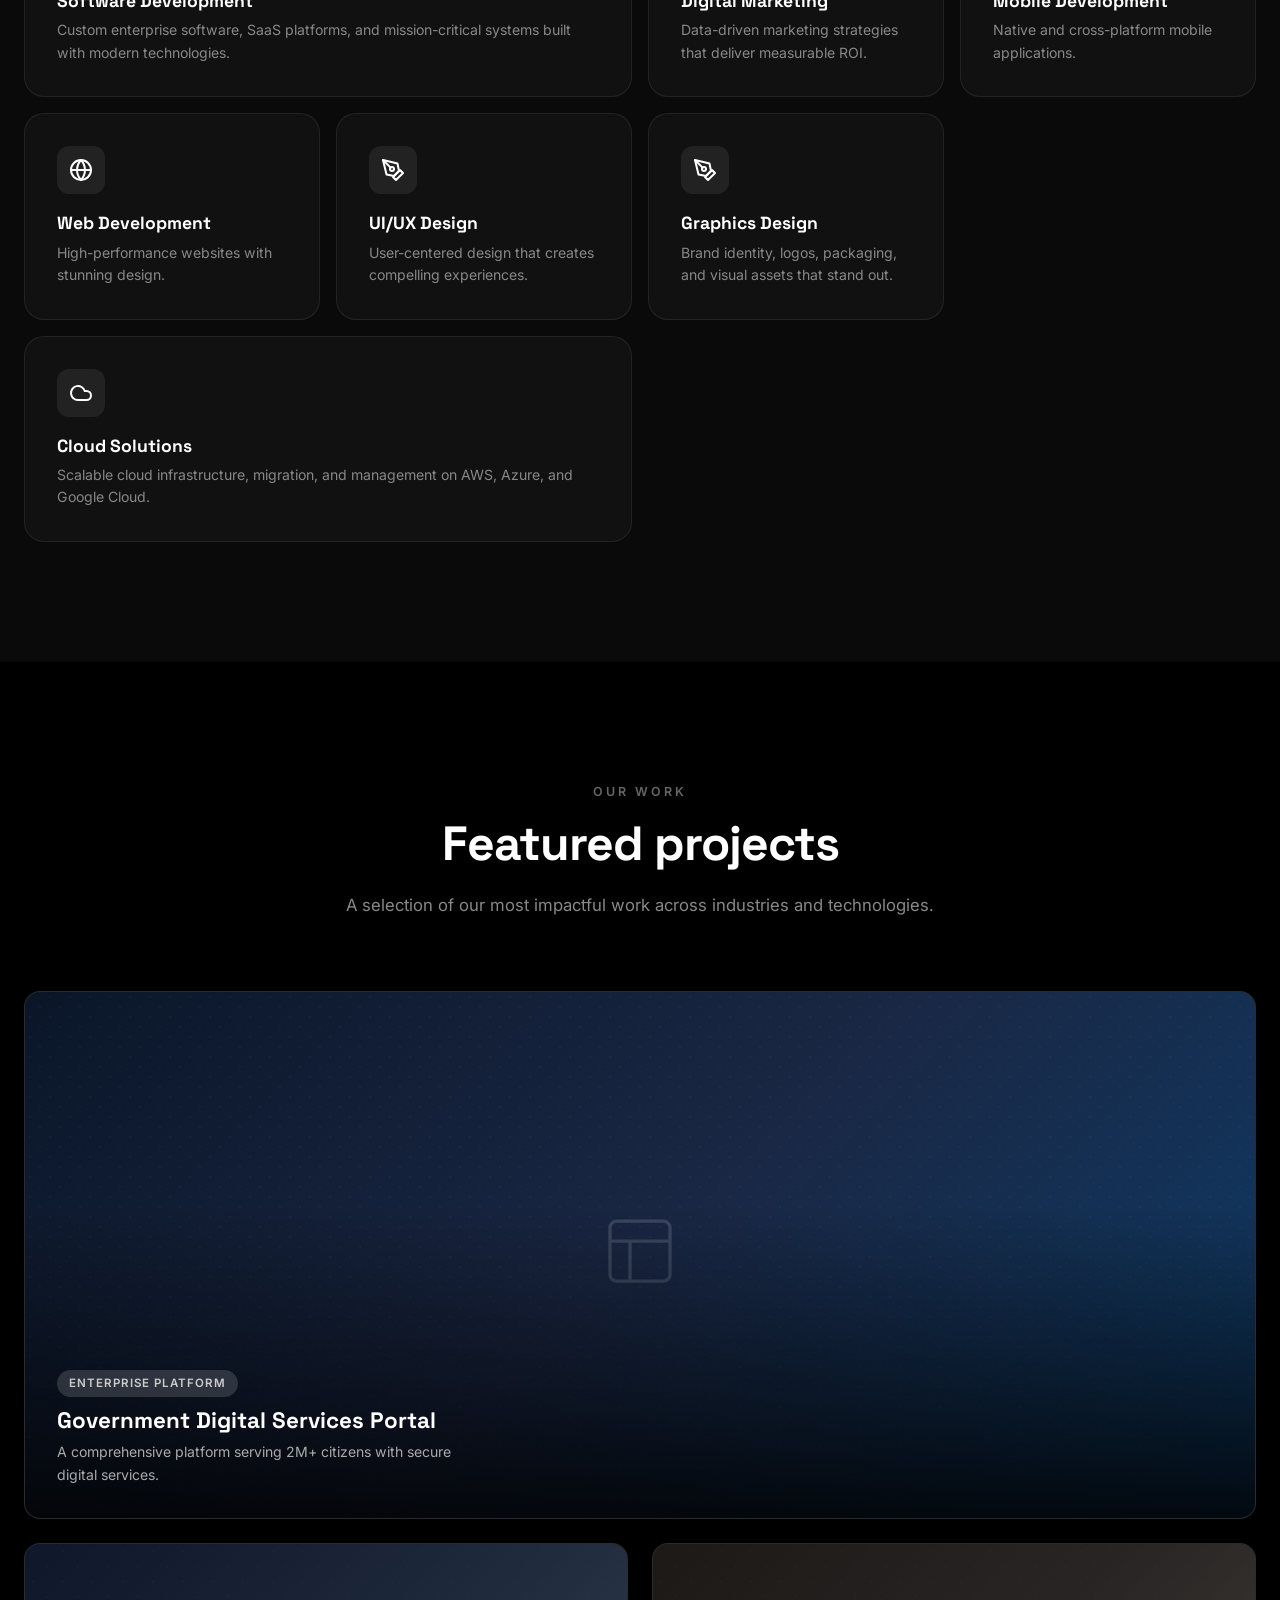
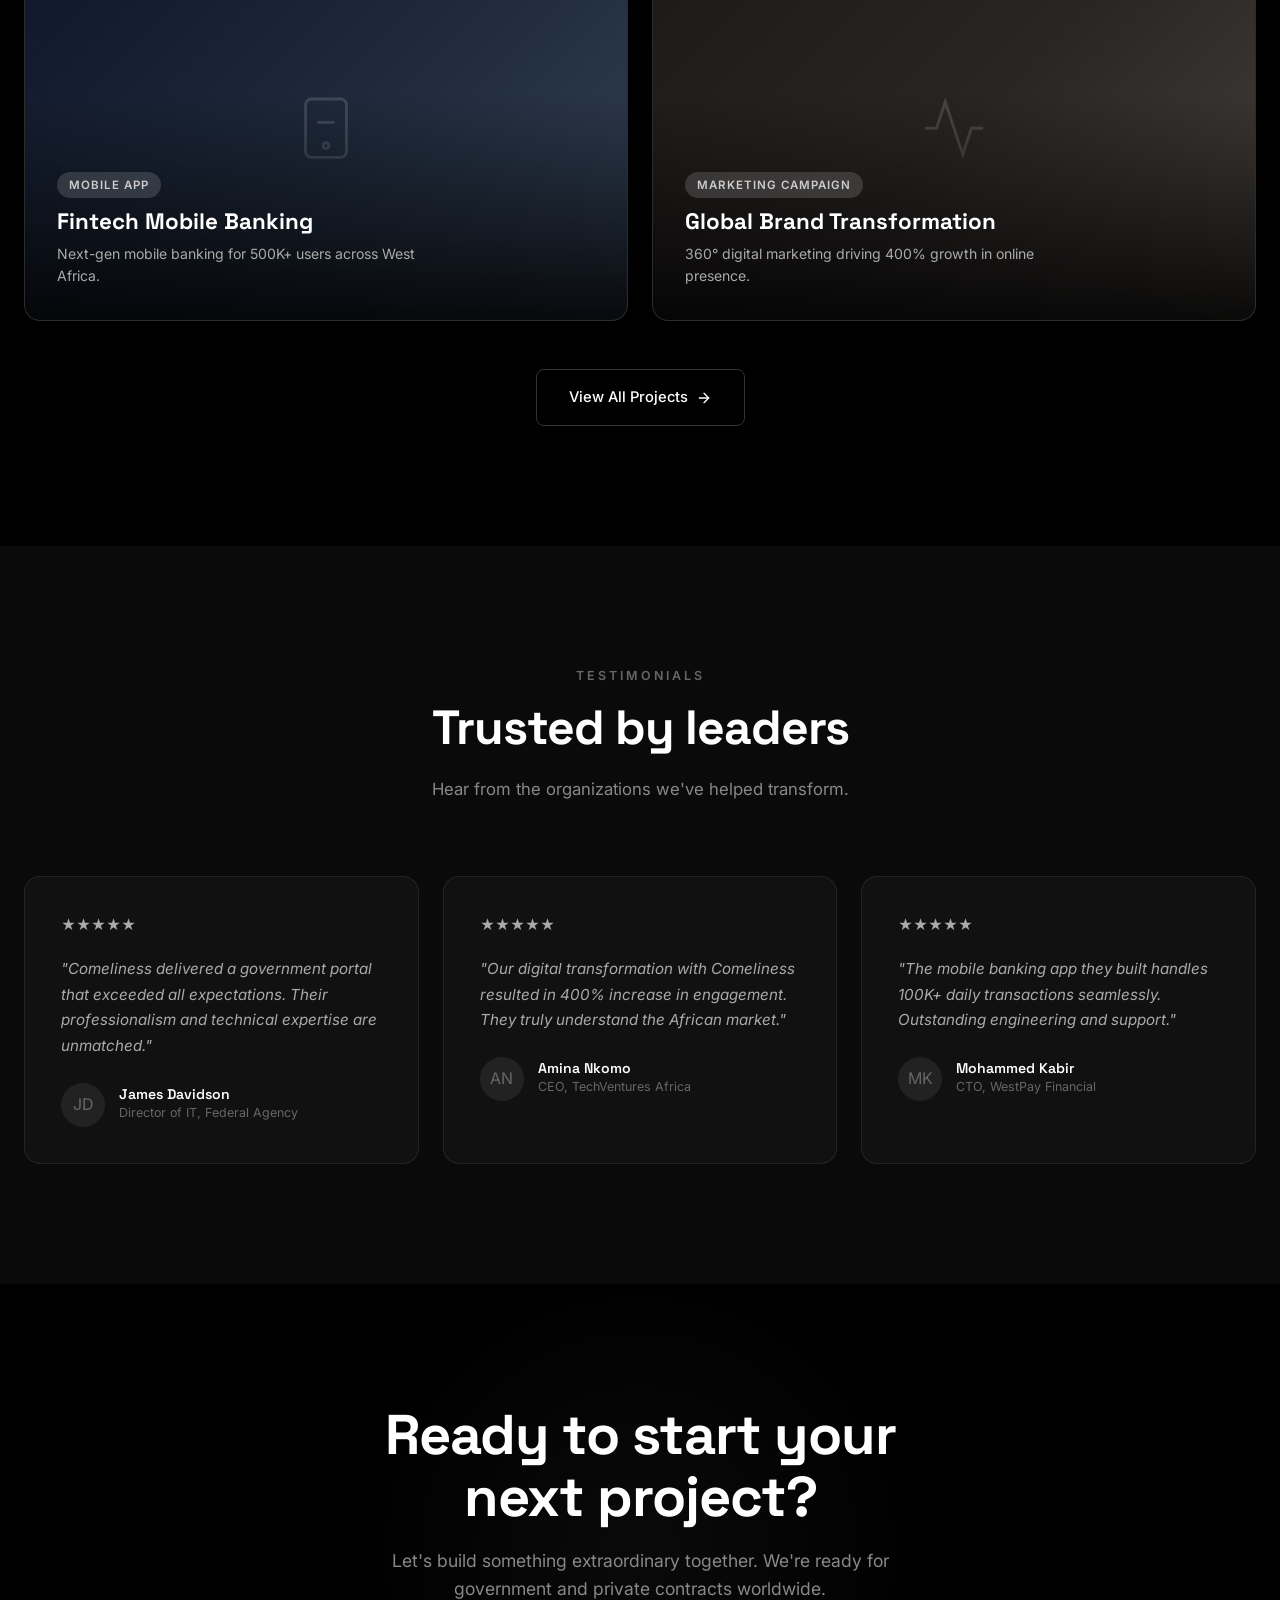
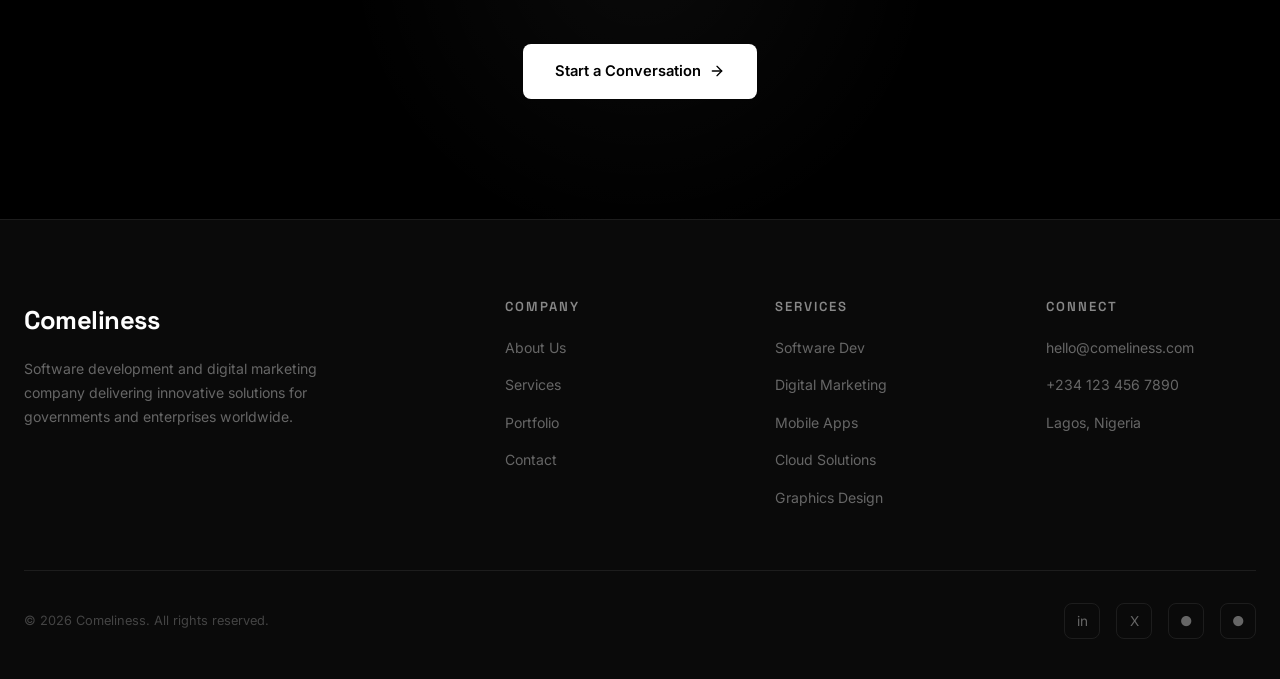
==== commit ed6e6fdd: "feat: add visual illustrations to portfolio and about sections" ====
--- a/index.html
+++ b/index.html
@@ -231,8 +231,11 @@
       </div>
       <div class="portfolio-grid">
         <a href="pages/case-study-gov.html" class="portfolio-card fade-up">
-          <div class="portfolio-card-bg"></div>
-          <div class="portfolio-card-pattern"></div>
+          <div class="portfolio-card-bg" style="background: linear-gradient(135deg, #0a1628 0%, #1a2744 50%, #0d3b66 100%);"></div>
+          <div class="portfolio-card-pattern" style="opacity:0.2; background-image: radial-gradient(circle at 25% 25%, rgba(255,255,255,0.15) 1px, transparent 1px), radial-gradient(circle at 75% 75%, rgba(255,255,255,0.15) 1px, transparent 1px); background-size: 20px 20px;"></div>
+          <div style="position:absolute; top:50%; left:50%; transform:translate(-50%,-50%); opacity:0.15;">
+            <svg width="80" height="80" viewBox="0 0 24 24" fill="none" stroke="white" stroke-width="1"><rect x="3" y="3" width="18" height="18" rx="2"/><path d="M3 9h18"/><path d="M9 21V9"/></svg>
+          </div>
           <div class="portfolio-card-content">
             <span class="portfolio-tag">Enterprise Platform</span>
             <h3>Government Digital Services Portal</h3>
@@ -240,8 +243,11 @@
           </div>
         </a>
         <a href="pages/case-study-westpay.html" class="portfolio-card fade-up fade-up-delay-1">
-          <div class="portfolio-card-bg" style="background: linear-gradient(135deg, #1a1a2e 0%, #16213e 100%);"></div>
-          <div class="portfolio-card-pattern"></div>
+          <div class="portfolio-card-bg" style="background: linear-gradient(135deg, #0f172a 0%, #1e293b 50%, #334155 100%);"></div>
+          <div class="portfolio-card-pattern" style="opacity:0.15;"></div>
+          <div style="position:absolute; top:50%; left:50%; transform:translate(-50%,-50%); opacity:0.15;">
+            <svg width="70" height="70" viewBox="0 0 24 24" fill="none" stroke="white" stroke-width="1"><rect x="5" y="2" width="14" height="20" rx="2"/><circle cx="12" cy="18" r="1"/><path d="M9 10h6"/></svg>
+          </div>
           <div class="portfolio-card-content">
             <span class="portfolio-tag">Mobile App</span>
             <h3>Fintech Mobile Banking</h3>
@@ -249,8 +255,11 @@
           </div>
         </a>
         <a href="pages/case-study-brand.html" class="portfolio-card fade-up fade-up-delay-2">
-          <div class="portfolio-card-bg" style="background: linear-gradient(135deg, #0f0f0f 0%, #1a1a1a 100%);"></div>
-          <div class="portfolio-card-pattern"></div>
+          <div class="portfolio-card-bg" style="background: linear-gradient(135deg, #1c1917 0%, #292524 50%, #44403c 100%);"></div>
+          <div class="portfolio-card-pattern" style="opacity:0.15;"></div>
+          <div style="position:absolute; top:50%; left:50%; transform:translate(-50%,-50%); opacity:0.15;">
+            <svg width="70" height="70" viewBox="0 0 24 24" fill="none" stroke="white" stroke-width="1"><path d="M22 12h-4l-3 9L9 3l-3 9H2"/></svg>
+          </div>
           <div class="portfolio-card-content">
             <span class="portfolio-tag">Marketing Campaign</span>
             <h3>Global Brand Transformation</h3>
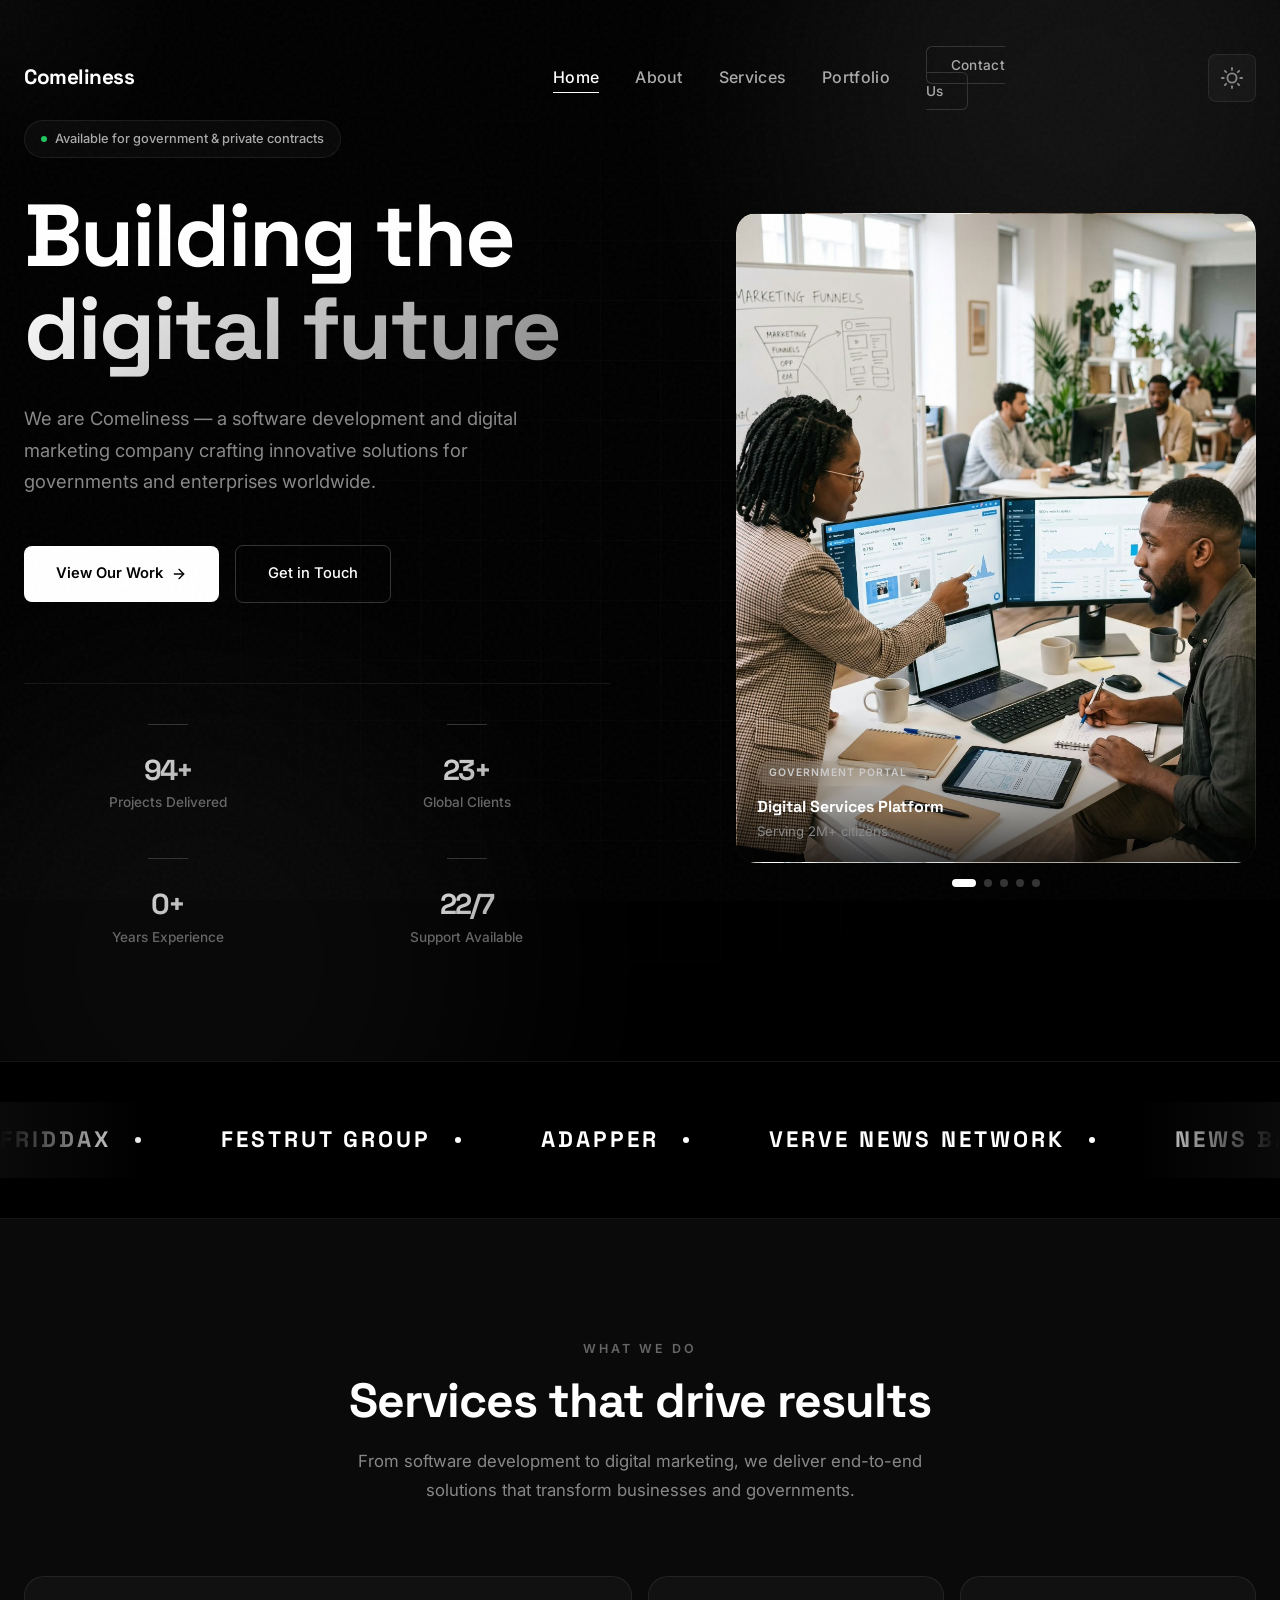
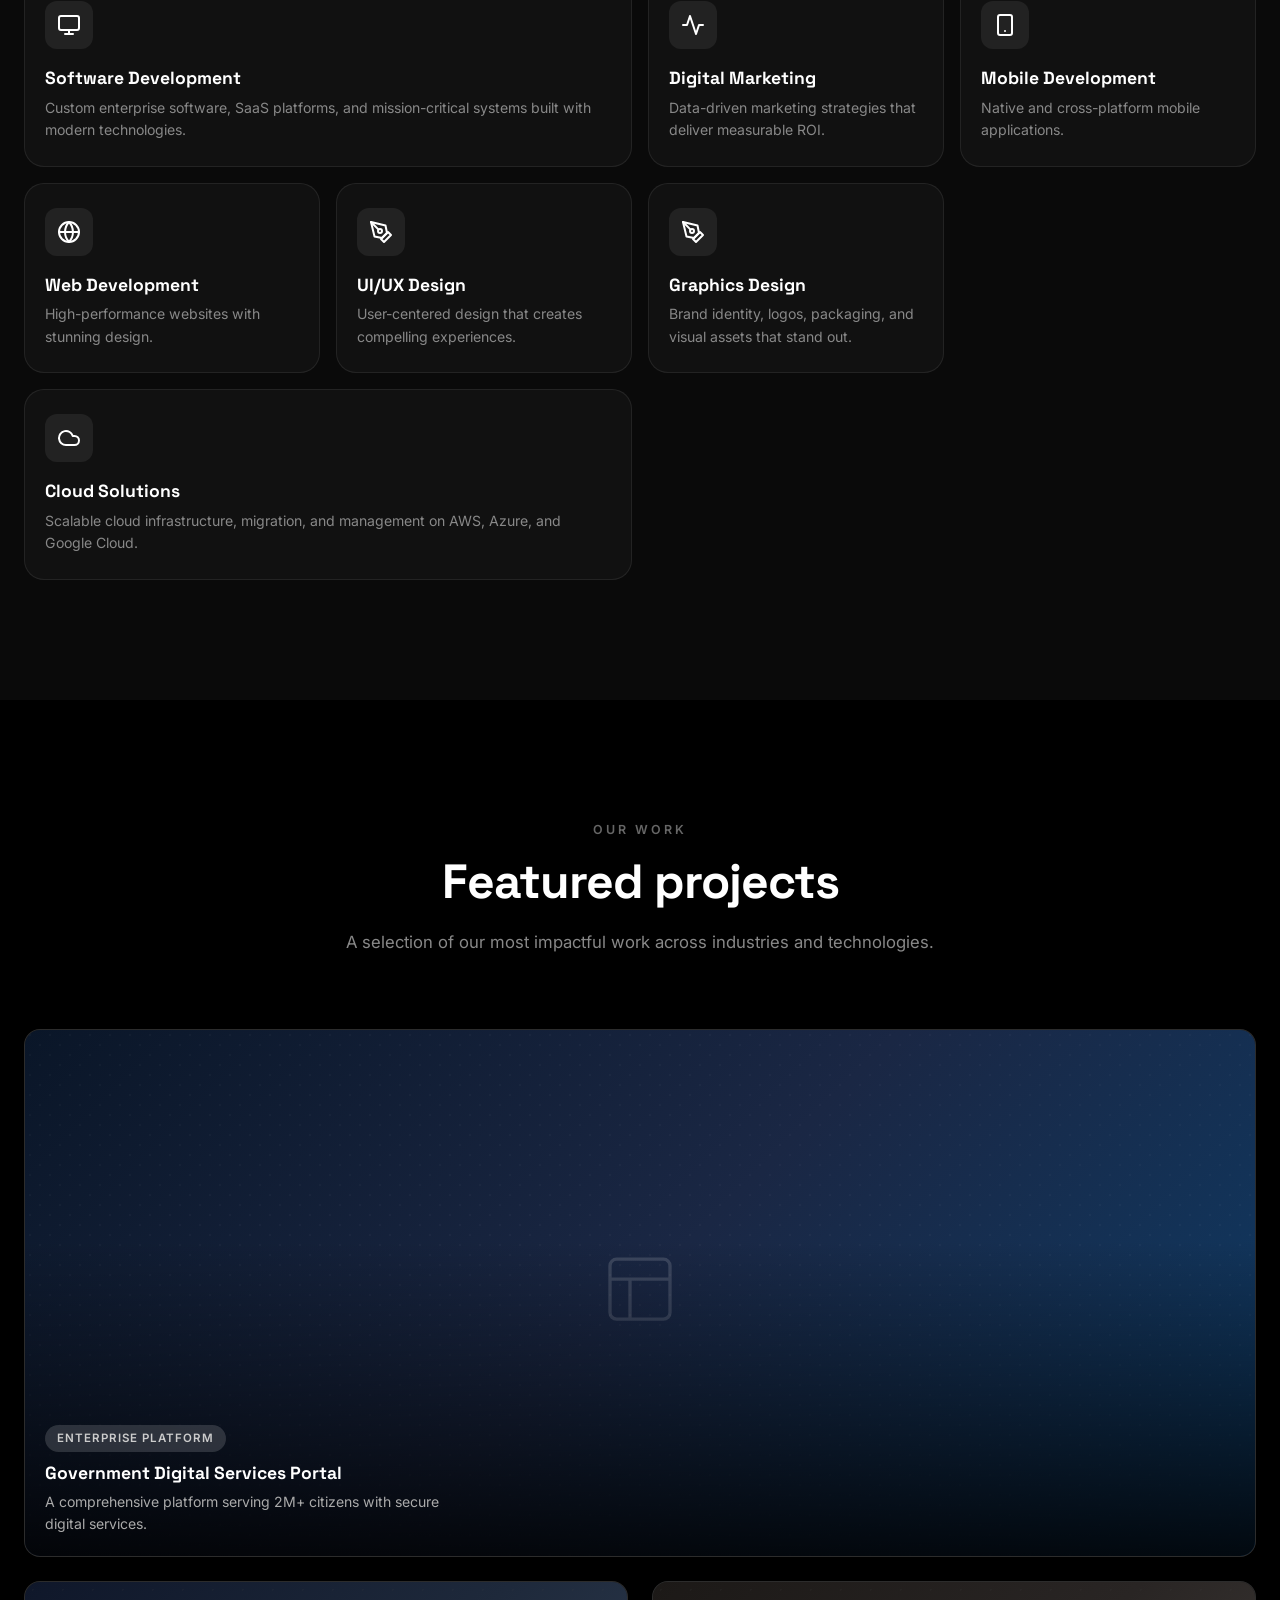
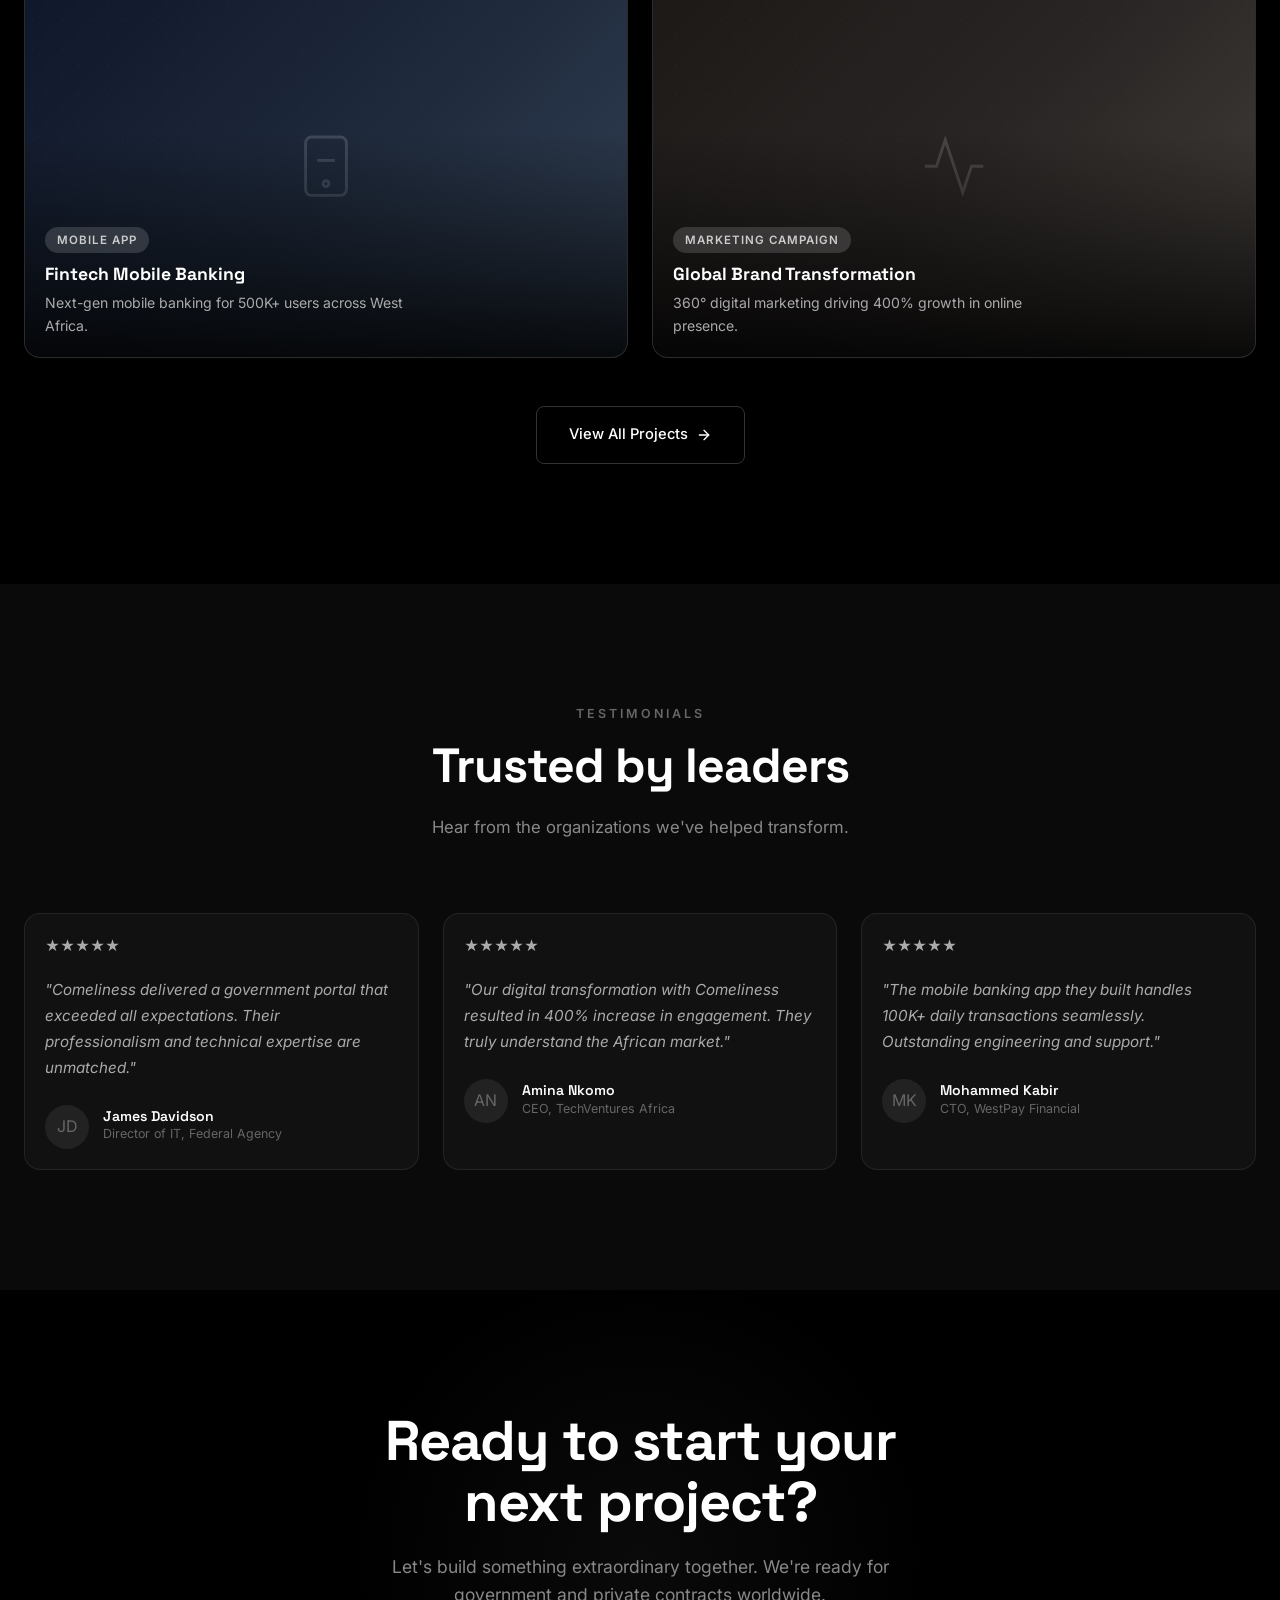
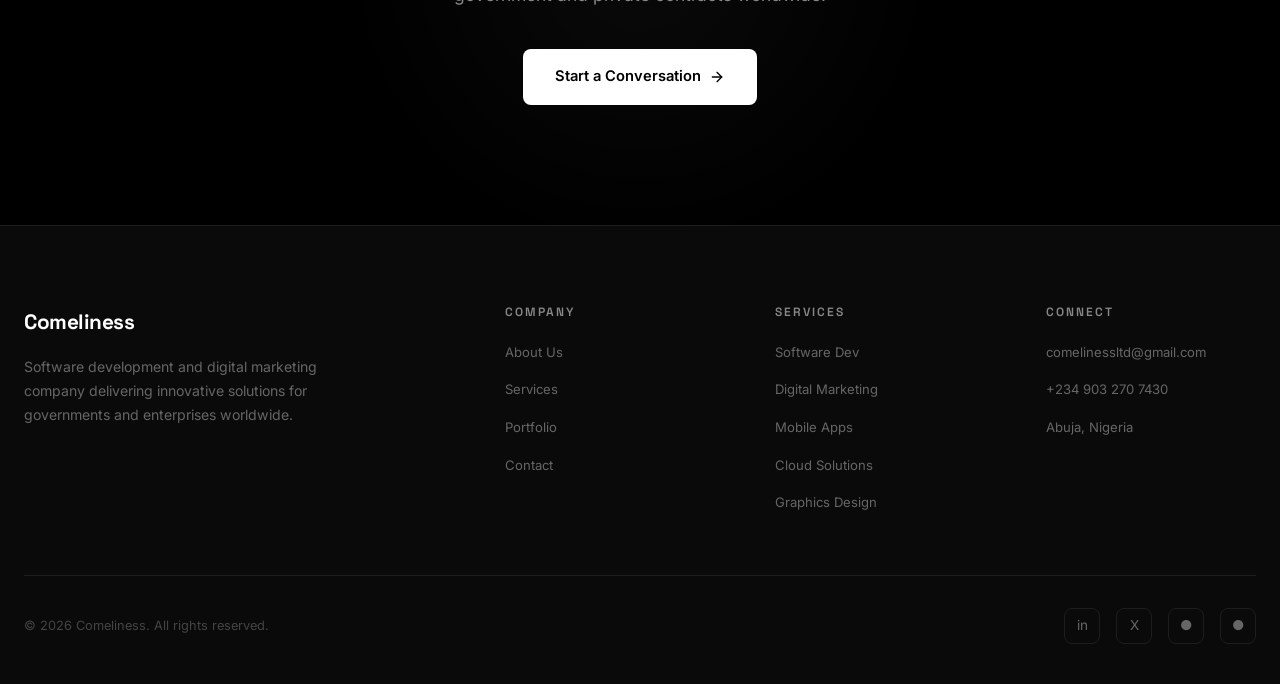
==== commit bdc0dcd0: "feat: hero images, client marquee, contact info & budget slider - Add real images to all 5 hero slid" ====
--- a/index.html
+++ b/index.html
@@ -66,15 +66,15 @@
           </div>
           <div class="hero-stats">
             <div class="stat-block">
-              <div class="stat-number" data-count="150" data-suffix="+">0+</div>
+              <div class="stat-number" data-count="100" data-suffix="+">0+</div>
               <div class="stat-label">Projects Delivered</div>
             </div>
             <div class="stat-block">
-              <div class="stat-number" data-count="50" data-suffix="+">0+</div>
+              <div class="stat-number" data-count="25" data-suffix="+">0+</div>
               <div class="stat-label">Global Clients</div>
             </div>
             <div class="stat-block">
-              <div class="stat-number" data-count="8" data-suffix="+">0+</div>
+              <div class="stat-number" data-count="1" data-suffix="+">0+</div>
               <div class="stat-label">Years Experience</div>
             </div>
             <div class="stat-block">
@@ -83,9 +83,9 @@
             </div>
           </div>
         </div>
-        <div class="hero-slider" style="display:block !important; visibility:visible !important; opacity:1 !important;">
+        <div class="hero-slider">
           <div class="hero-slider-track">
-            <div class="hero-slide active" style="--slide-bg: linear-gradient(135deg, #1a1a2e 0%, #16213e 50%, #0f3460 100%); display:block !important; opacity:1 !important;">
+            <div class="hero-slide active" style="--slide-bg: url('/images/digital-services.jpeg'); background-size: cover; background-position: center;">
               <div class="hero-slide-pattern"></div>
               <div class="hero-slide-content">
                 <span class="hero-slide-tag">Government Portal</span>
@@ -94,7 +94,7 @@
               </div>
               <div class="hero-slide-number">01</div>
             </div>
-            <div class="hero-slide" style="--slide-bg: linear-gradient(135deg, #0a0a0a 0%, #1a1a1a 50%, #2d2d2d 100%); display:block !important;">
+            <div class="hero-slide" style="--slide-bg: url('/images/mobile-app.jpeg'); background-size: cover; background-position: center;">
               <div class="hero-slide-pattern"></div>
               <div class="hero-slide-content">
                 <span class="hero-slide-tag">Mobile App</span>
@@ -103,7 +103,7 @@
               </div>
               <div class="hero-slide-number">02</div>
             </div>
-            <div class="hero-slide" style="--slide-bg: linear-gradient(135deg, #1c1917 0%, #292524 50%, #44403c 100%); display:block !important;">
+            <div class="hero-slide" style="--slide-bg: url('/images/supply-chain.jpeg'); background-size: cover; background-position: center;">
               <div class="hero-slide-pattern"></div>
               <div class="hero-slide-content">
                 <span class="hero-slide-tag">Enterprise</span>
@@ -112,7 +112,7 @@
               </div>
               <div class="hero-slide-number">03</div>
             </div>
-            <div class="hero-slide" style="--slide-bg: linear-gradient(135deg, #18181b 0%, #27272a 50%, #3f3f46 100%); display:block !important;">
+            <div class="hero-slide" style="--slide-bg: url('/images/brand.jpeg'); background-size: cover; background-position: center;">
               <div class="hero-slide-pattern"></div>
               <div class="hero-slide-content">
                 <span class="hero-slide-tag">Marketing</span>
@@ -121,7 +121,7 @@
               </div>
               <div class="hero-slide-number">04</div>
             </div>
-            <div class="hero-slide" style="--slide-bg: linear-gradient(135deg, #111 0%, #222 50%, #333 100%); display:block !important;">
+            <div class="hero-slide" style="--slide-bg: url('/images/healthcare.jpeg'); background-size: cover; background-position: center;">
               <div class="hero-slide-pattern"></div>
               <div class="hero-slide-content">
                 <span class="hero-slide-tag">Healthcare</span>
@@ -147,14 +147,14 @@
   <section class="section" style="padding: 40px 0; border-top: 1px solid var(--glass-border); border-bottom: 1px solid var(--glass-border);">
     <div class="marquee-container">
       <div class="marquee-track">
-        <span class="marquee-item">Microsoft <span class="dot"></span></span>
-        <span class="marquee-item">Google <span class="dot"></span></span>
-        <span class="marquee-item">Amazon <span class="dot"></span></span>
-        <span class="marquee-item">NATO <span class="dot"></span></span>
-        <span class="marquee-item">United Nations <span class="dot"></span></span>
-        <span class="marquee-item">World Bank <span class="dot"></span></span>
-        <span class="marquee-item">Meta <span class="dot"></span></span>
-        <span class="marquee-item">Oracle <span class="dot"></span></span>
+        <span class="marquee-item">Friddax <span class="dot"></span></span>
+        <span class="marquee-item">Festrut Group <span class="dot"></span></span>
+        <span class="marquee-item">Adapper <span class="dot"></span></span>
+        <span class="marquee-item">Verve News Network <span class="dot"></span></span>
+        <span class="marquee-item">News Balance <span class="dot"></span></span>
+        <span class="marquee-item">Health Communication and Visibility <span class="dot"></span></span>
+        <span class="marquee-item">Parental Zone <span class="dot"></span></span>
+        <span class="marquee-item">GazeonTrade <span class="dot"></span></span>
       </div>
     </div>
   </section>
@@ -365,9 +365,9 @@
         <div class="footer-col">
           <h4>Connect</h4>
           <ul>
-            <li><a href="mailto:hello@comeliness.com">hello@comeliness.com</a></li>
-            <li><a href="tel:+2341234567890">+234 123 456 7890</a></li>
-            <li><a href="#">Lagos, Nigeria</a></li>
+            <li><a href="mailto:comelinessltd@gmail.com">comelinessltd@gmail.com</a></li>
+            <li><a href="tel:+2349032707430">+234 903 270 7430</a></li>
+            <li><a href="#">Abuja, Nigeria</a></li>
           </ul>
         </div>
       </div>
--- a/css/style.css
+++ b/css/style.css
@@ -434,7 +434,7 @@
 .hero-slide-pattern {
   position: absolute;
   inset: 0;
-  opacity: 0.1;
+  opacity: 0.04;
   background-image: 
     radial-gradient(circle at 20% 20%, rgba(255,255,255,0.1) 1px, transparent 1px),
     radial-gradient(circle at 80% 80%, rgba(255,255,255,0.1) 1px, transparent 1px);
@@ -447,7 +447,7 @@
   left: 0;
   right: 0;
   padding: 40px;
-  background: linear-gradient(to top, rgba(0,0,0,0.8) 0%, transparent 100%);
+  background: linear-gradient(to top, rgba(0,0,0,0.75) 0%, rgba(0,0,0,0.35) 45%, transparent 100%);
 }
 
 .hero-slide-tag {
@@ -1197,6 +1197,95 @@
   display: grid;
   grid-template-columns: 1fr 1fr;
   gap: 20px;
+}
+
+.budget-control {
+  display: flex;
+  flex-direction: column;
+  gap: 12px;
+}
+
+.budget-value {
+  display: flex;
+  align-items: center;
+  gap: 4px;
+  background: var(--grey-900);
+  border: 1px solid var(--glass-border);
+  border-radius: 8px;
+  padding: 0 16px;
+  color: var(--grey-300);
+  font-size: 0.92rem;
+  font-family: 'Inter', sans-serif;
+  transition: border-color 0.3s var(--transition);
+  width: fit-content;
+}
+
+.budget-value:focus-within {
+  border-color: var(--grey-500);
+}
+
+.budget-value input {
+  width: 130px;
+  padding: 14px 0;
+  background: transparent;
+  border: none;
+  color: var(--white);
+  font-size: 0.92rem;
+  font-family: 'Inter', sans-serif;
+  outline: none;
+  -moz-appearance: textfield;
+}
+
+.budget-value input::-webkit-outer-spin-button,
+.budget-value input::-webkit-inner-spin-button {
+  -webkit-appearance: none;
+  margin: 0;
+}
+
+.budget-control input[type="range"] {
+  -webkit-appearance: none;
+  appearance: none;
+  width: 100%;
+  height: 6px;
+  padding: 0;
+  background: var(--grey-900);
+  border: 1px solid var(--glass-border);
+  border-radius: 999px;
+  outline: none;
+  cursor: pointer;
+}
+
+.budget-control input[type="range"]::-webkit-slider-thumb {
+  -webkit-appearance: none;
+  appearance: none;
+  width: 18px;
+  height: 18px;
+  border-radius: 50%;
+  background: var(--white);
+  border: 3px solid var(--grey-500);
+  cursor: grab;
+  transition: transform 0.2s var(--transition);
+}
+
+.budget-control input[type="range"]::-webkit-slider-thumb:hover {
+  transform: scale(1.15);
+}
+
+.budget-control input[type="range"]::-moz-range-thumb {
+  width: 18px;
+  height: 18px;
+  border-radius: 50%;
+  background: var(--white);
+  border: 3px solid var(--grey-500);
+  cursor: grab;
+}
+
+.budget-labels {
+  display: flex;
+  justify-content: space-between;
+  font-size: 0.75rem;
+  color: var(--grey-400);
+  font-family: 'Inter', sans-serif;
 }
 
 .contact-form .btn-primary {
@@ -1506,6 +1595,7 @@
 .marquee-track {
   display: inline-flex;
   gap: 80px;
+  align-items: center;
   animation: marquee 25s linear infinite;
 }
 
@@ -1522,7 +1612,7 @@
   font-family: 'Space Grotesk', sans-serif;
   font-size: 1.4rem;
   font-weight: 700;
-  color: var(--grey-600);
+  color: #ffffff;
   letter-spacing: 3px;
   text-transform: uppercase;
   display: inline-flex;
@@ -1531,11 +1621,38 @@
   flex-shrink: 0;
 }
 
+[data-theme="light"] .marquee-item {
+  color: #000000;
+}
+
+.marquee-item img {
+  height: 32px;
+  width: auto;
+  max-width: 120px;
+  object-fit: contain;
+  filter: grayscale(1) brightness(1.1);
+  opacity: 0.65;
+  transition: filter 0.3s, opacity 0.3s;
+}
+
+.marquee-item img:hover {
+  filter: grayscale(0);
+  opacity: 1;
+}
+
+[data-theme="light"] .marquee-item img {
+  filter: grayscale(1) brightness(0.9);
+}
+
 .marquee-item .dot {
   width: 6px;
   height: 6px;
-  background: var(--grey-600);
+  background: #ffffff;
   border-radius: 50%;
+}
+
+[data-theme="light"] .marquee-item .dot {
+  background: #000000;
 }
 
 /* ==================== CURSOR GLOW ==================== */
@@ -2085,11 +2202,6 @@
     aspect-ratio: 16/12;
     max-height: 400px;
     width: 100%;
-    display: block;
-  }
-
-  .hero-slide {
-    display: block;
   }
 
   .hero-slide-content {
@@ -2371,7 +2483,7 @@
 
   .hero-slide {
     border-radius: 16px;
-    display: block;
+  }
   }
 
   .hero-slide-content {
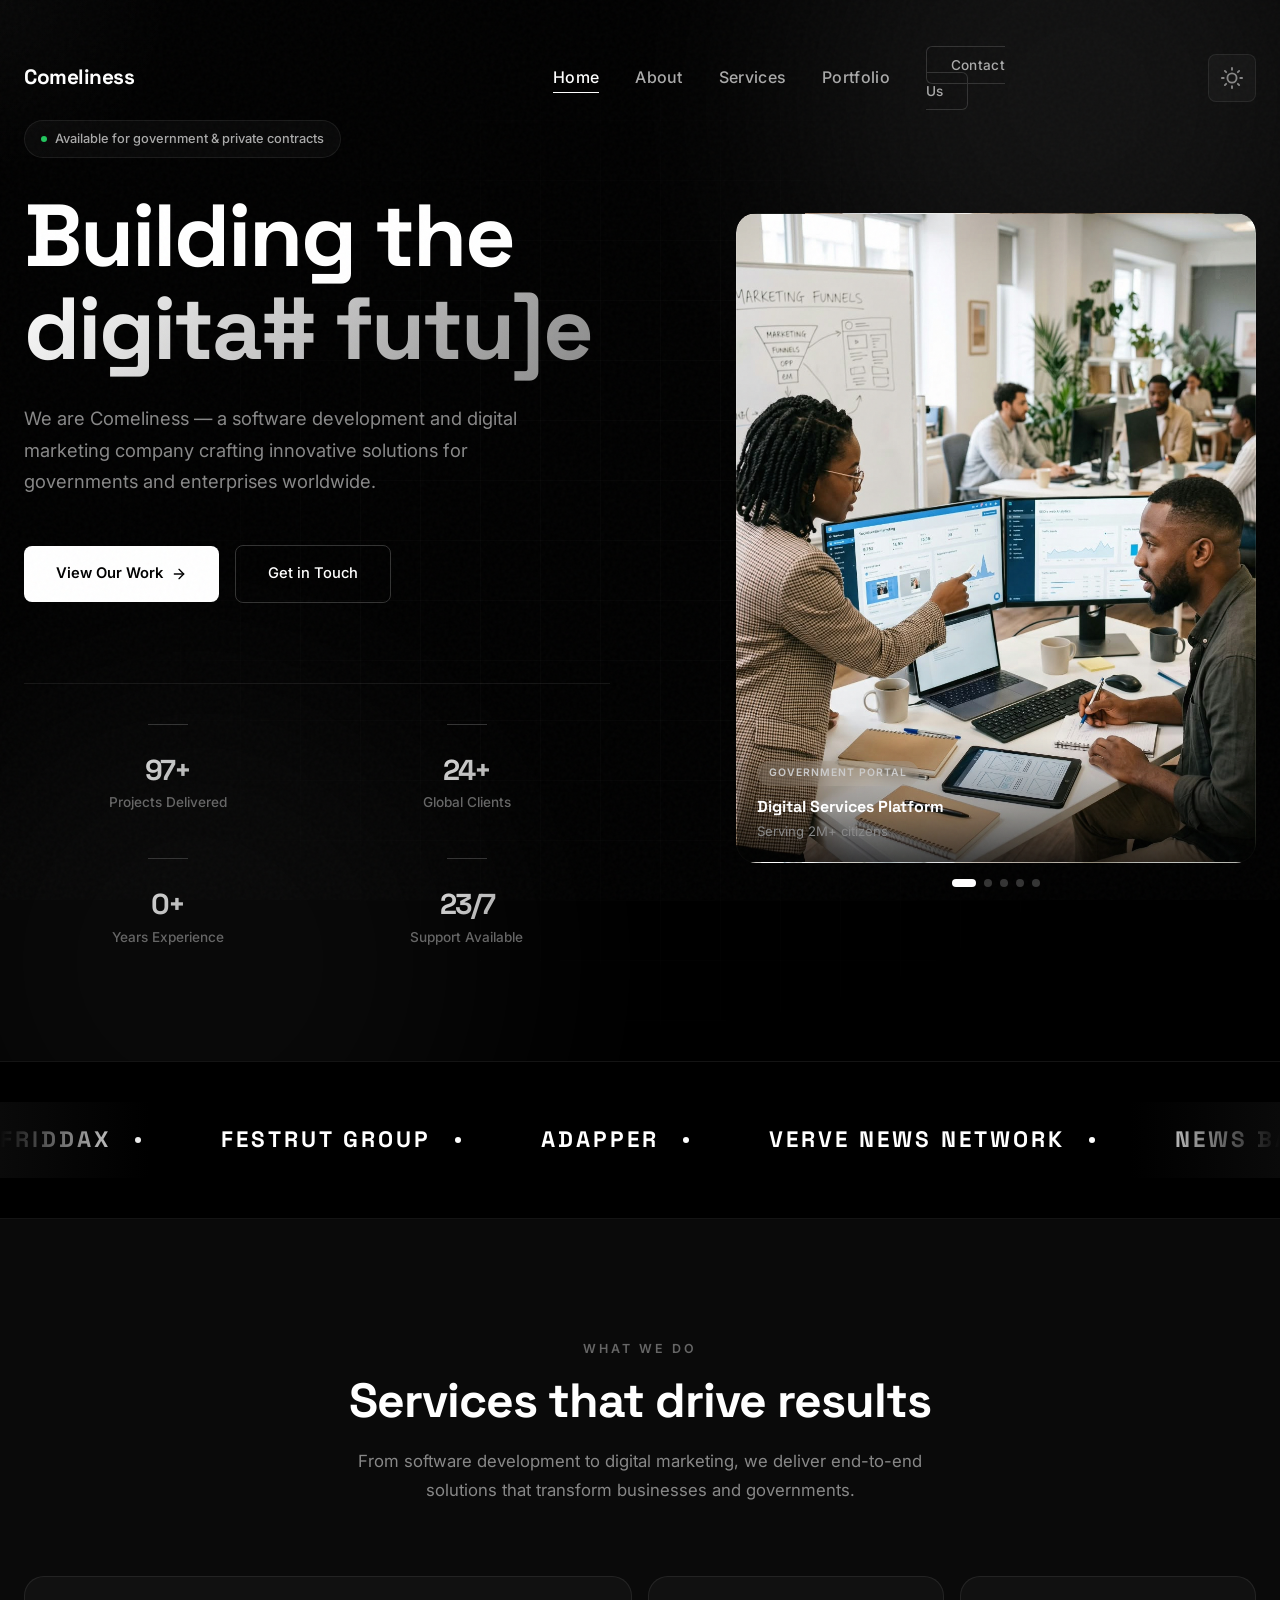
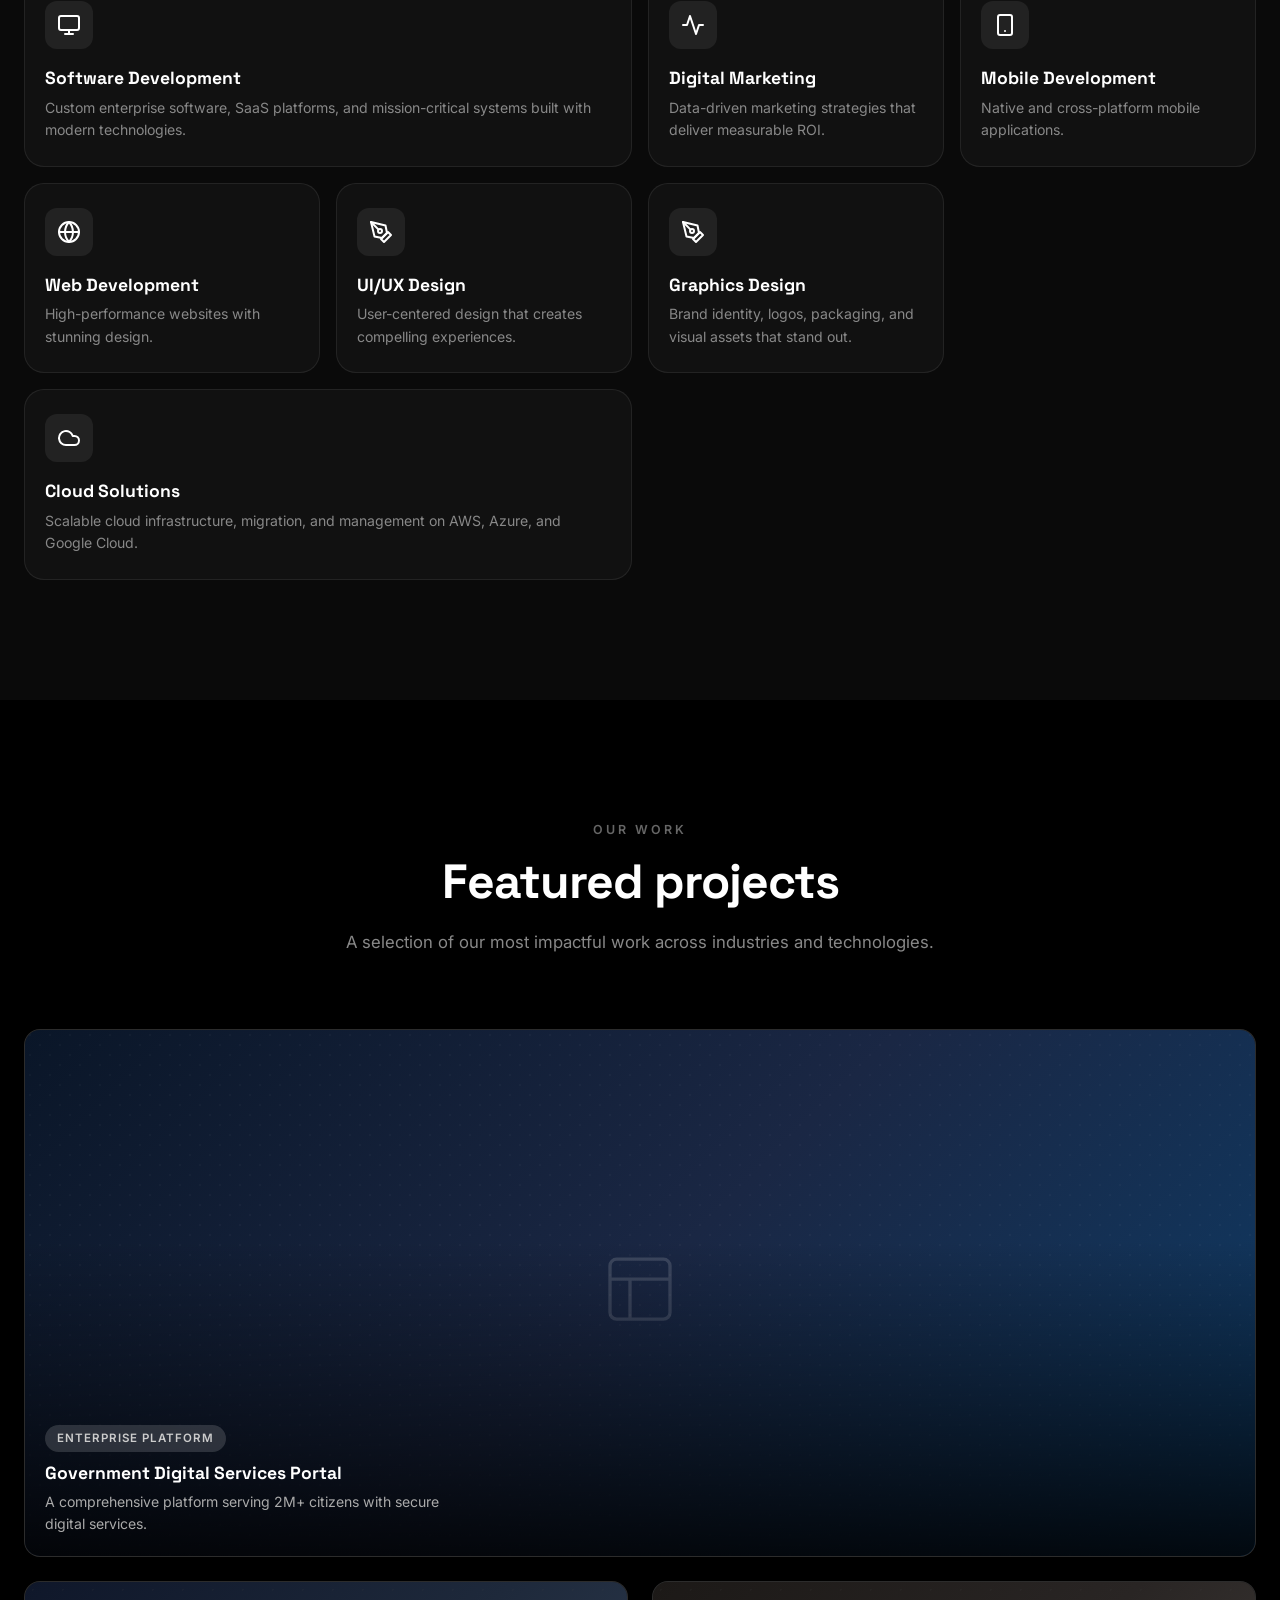
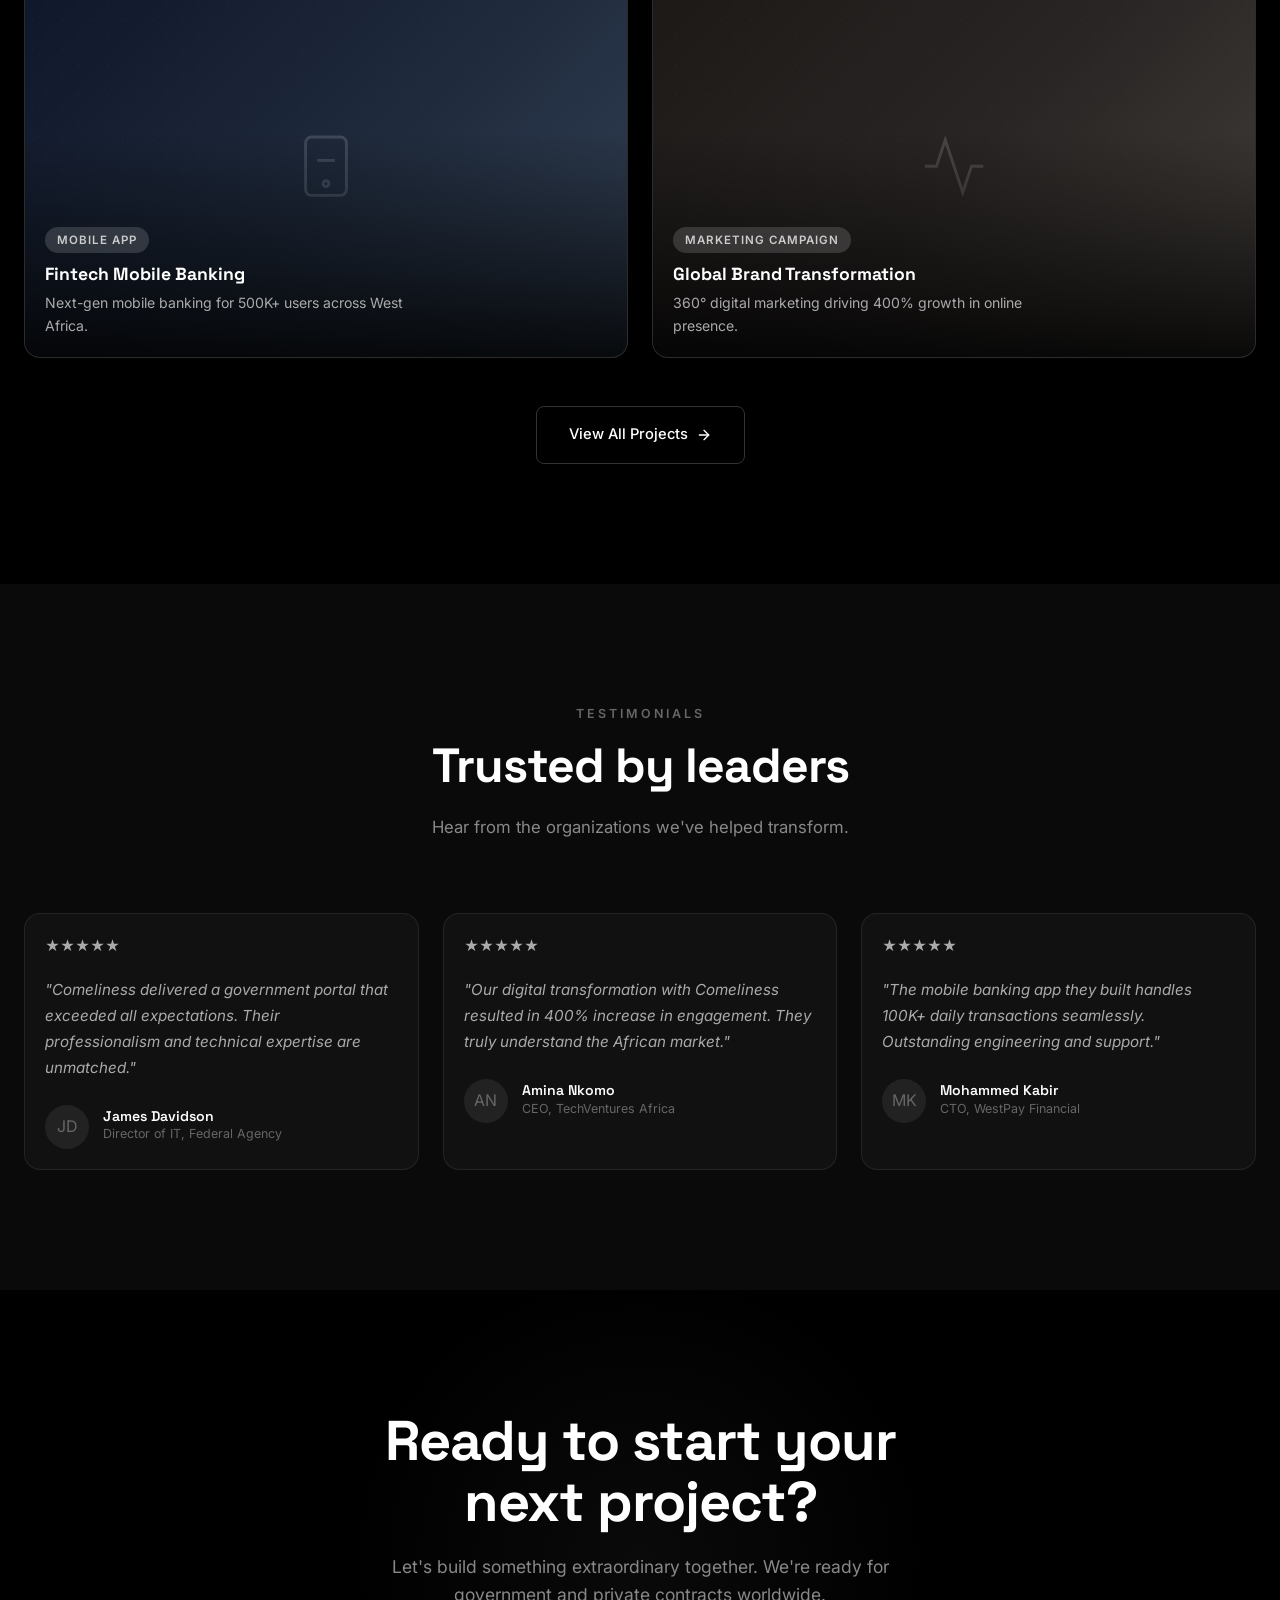
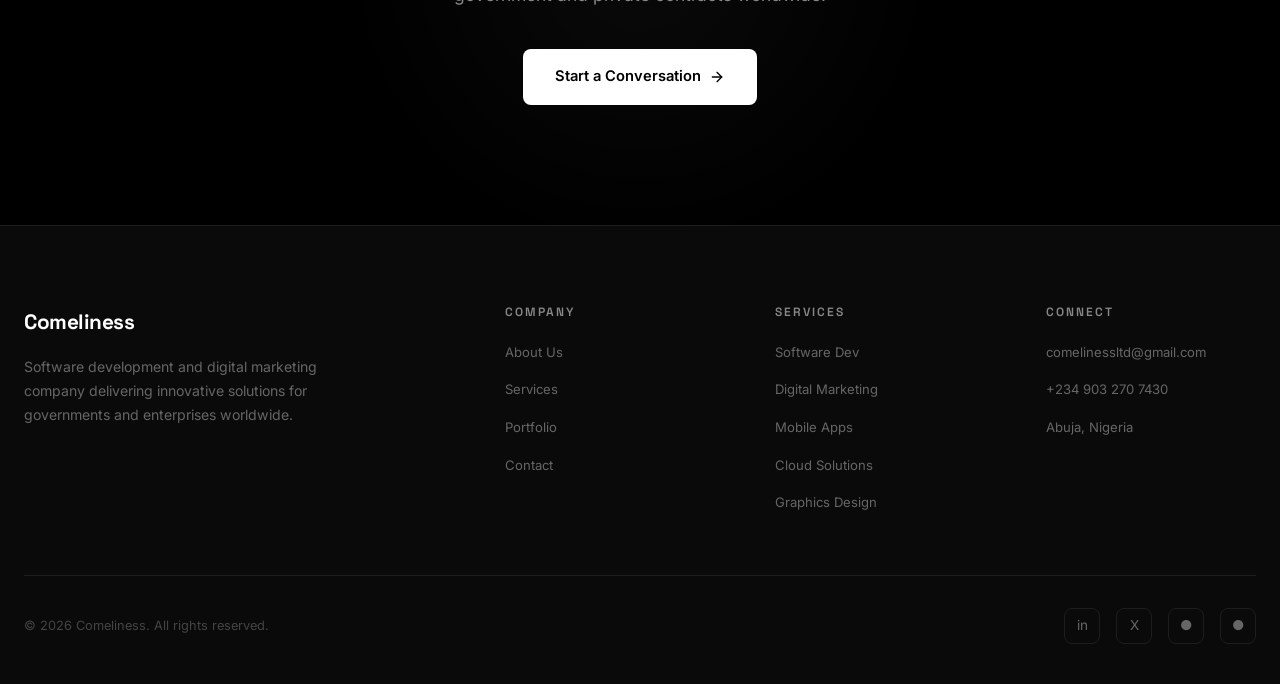
==== commit bf446584: "fix: hero images use inline background-image for correct path resolution on GitHub Pages" ====
--- a/index.html
+++ b/index.html
@@ -85,7 +85,7 @@
         </div>
         <div class="hero-slider">
           <div class="hero-slider-track">
-            <div class="hero-slide active" style="--slide-bg: url('/images/digital-services.jpeg'); background-size: cover; background-position: center;">
+            <div class="hero-slide active" style="background-image: url('images/digital-services.jpeg'); background-size: cover; background-position: center;">
               <div class="hero-slide-pattern"></div>
               <div class="hero-slide-content">
                 <span class="hero-slide-tag">Government Portal</span>
@@ -94,7 +94,7 @@
               </div>
               <div class="hero-slide-number">01</div>
             </div>
-            <div class="hero-slide" style="--slide-bg: url('/images/mobile-app.jpeg'); background-size: cover; background-position: center;">
+            <div class="hero-slide" style="background-image: url('images/mobile-app.jpeg'); background-size: cover; background-position: center;">
               <div class="hero-slide-pattern"></div>
               <div class="hero-slide-content">
                 <span class="hero-slide-tag">Mobile App</span>
@@ -103,7 +103,7 @@
               </div>
               <div class="hero-slide-number">02</div>
             </div>
-            <div class="hero-slide" style="--slide-bg: url('/images/supply-chain.jpeg'); background-size: cover; background-position: center;">
+            <div class="hero-slide" style="background-image: url('images/supply-chain.jpeg'); background-size: cover; background-position: center;">
               <div class="hero-slide-pattern"></div>
               <div class="hero-slide-content">
                 <span class="hero-slide-tag">Enterprise</span>
@@ -112,7 +112,7 @@
               </div>
               <div class="hero-slide-number">03</div>
             </div>
-            <div class="hero-slide" style="--slide-bg: url('/images/brand.jpeg'); background-size: cover; background-position: center;">
+            <div class="hero-slide" style="background-image: url('images/brand.jpeg'); background-size: cover; background-position: center;">
               <div class="hero-slide-pattern"></div>
               <div class="hero-slide-content">
                 <span class="hero-slide-tag">Marketing</span>
@@ -121,7 +121,7 @@
               </div>
               <div class="hero-slide-number">04</div>
             </div>
-            <div class="hero-slide" style="--slide-bg: url('/images/healthcare.jpeg'); background-size: cover; background-position: center;">
+            <div class="hero-slide" style="background-image: url('images/healthcare.jpeg'); background-size: cover; background-position: center;">
               <div class="hero-slide-pattern"></div>
               <div class="hero-slide-content">
                 <span class="hero-slide-tag">Healthcare</span>
--- a/css/style.css
+++ b/css/style.css
@@ -418,7 +418,9 @@
 .hero-slide {
   position: absolute;
   inset: 0;
-  background: var(--slide-bg);
+  background-color: var(--black);
+  background-size: cover;
+  background-position: center;
   opacity: 0;
   transform: scale(0.95);
   transition: all 0.8s var(--ease-out-expo);
